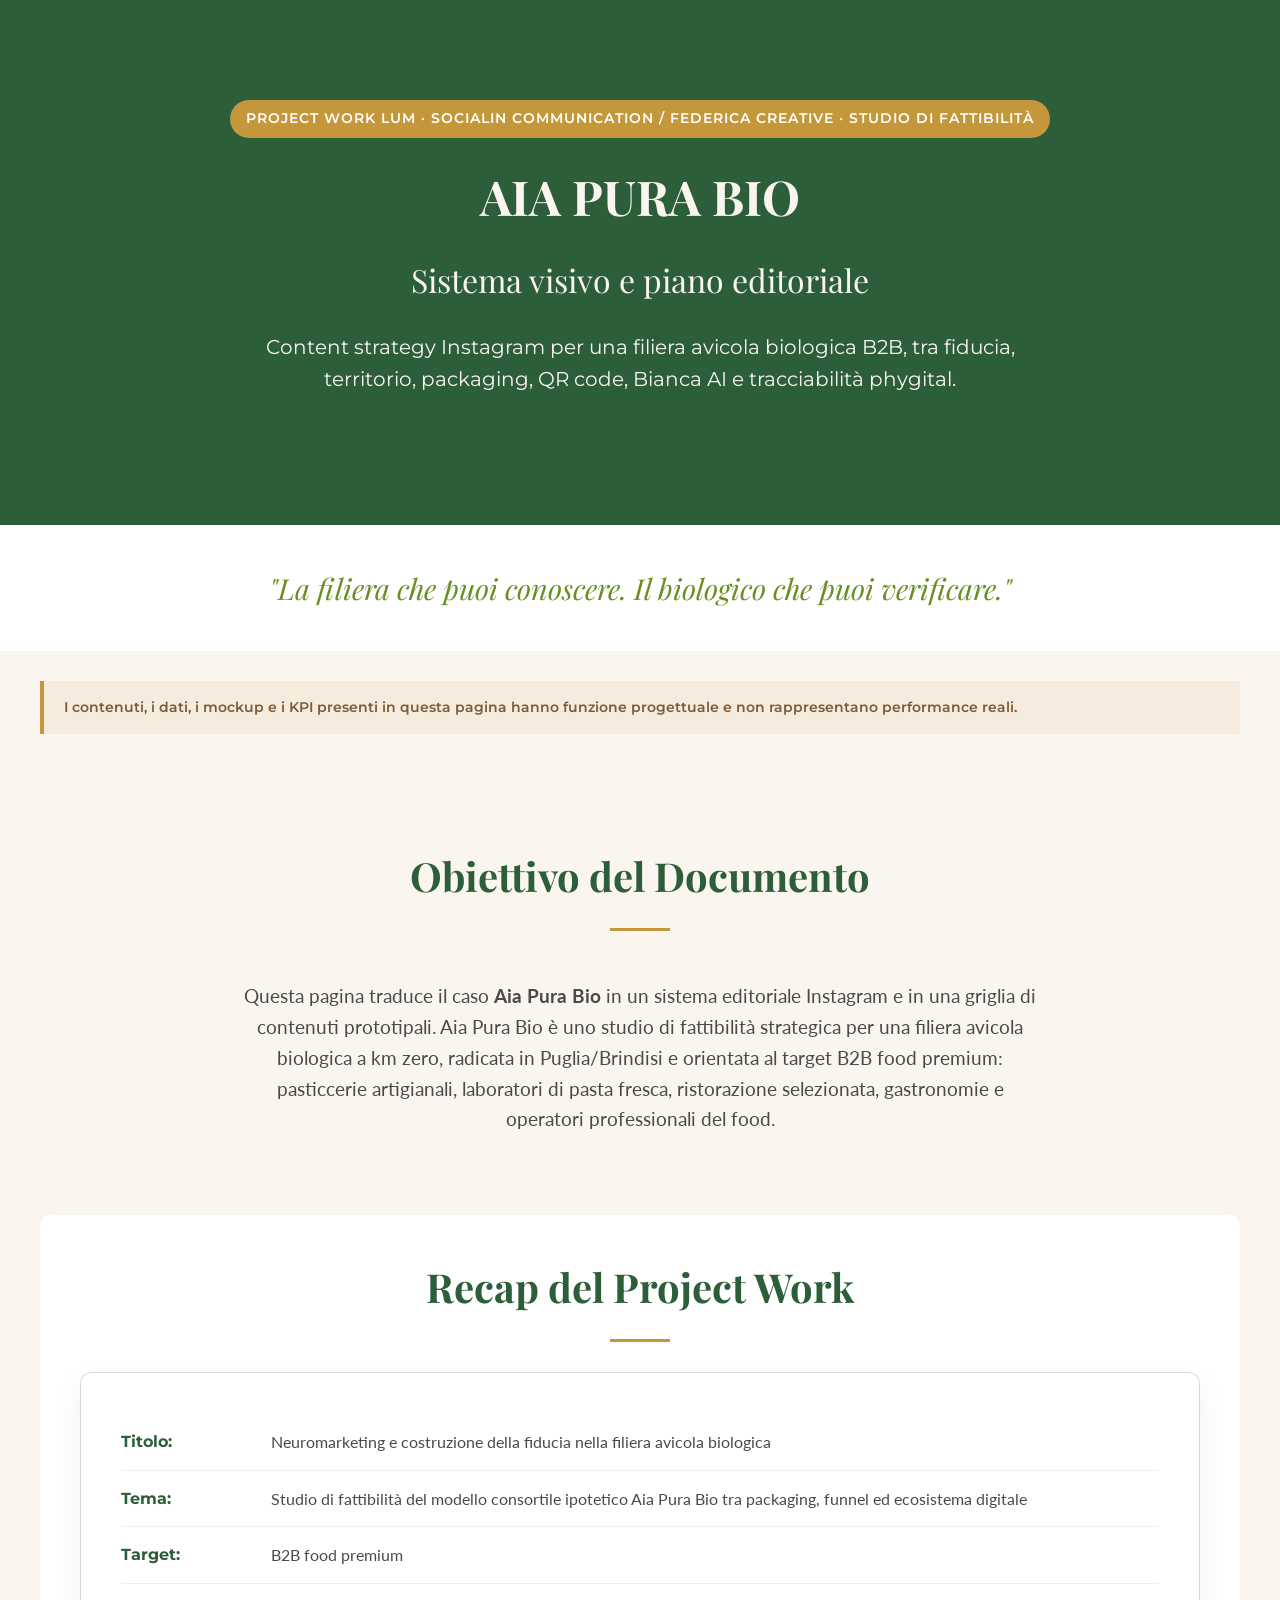
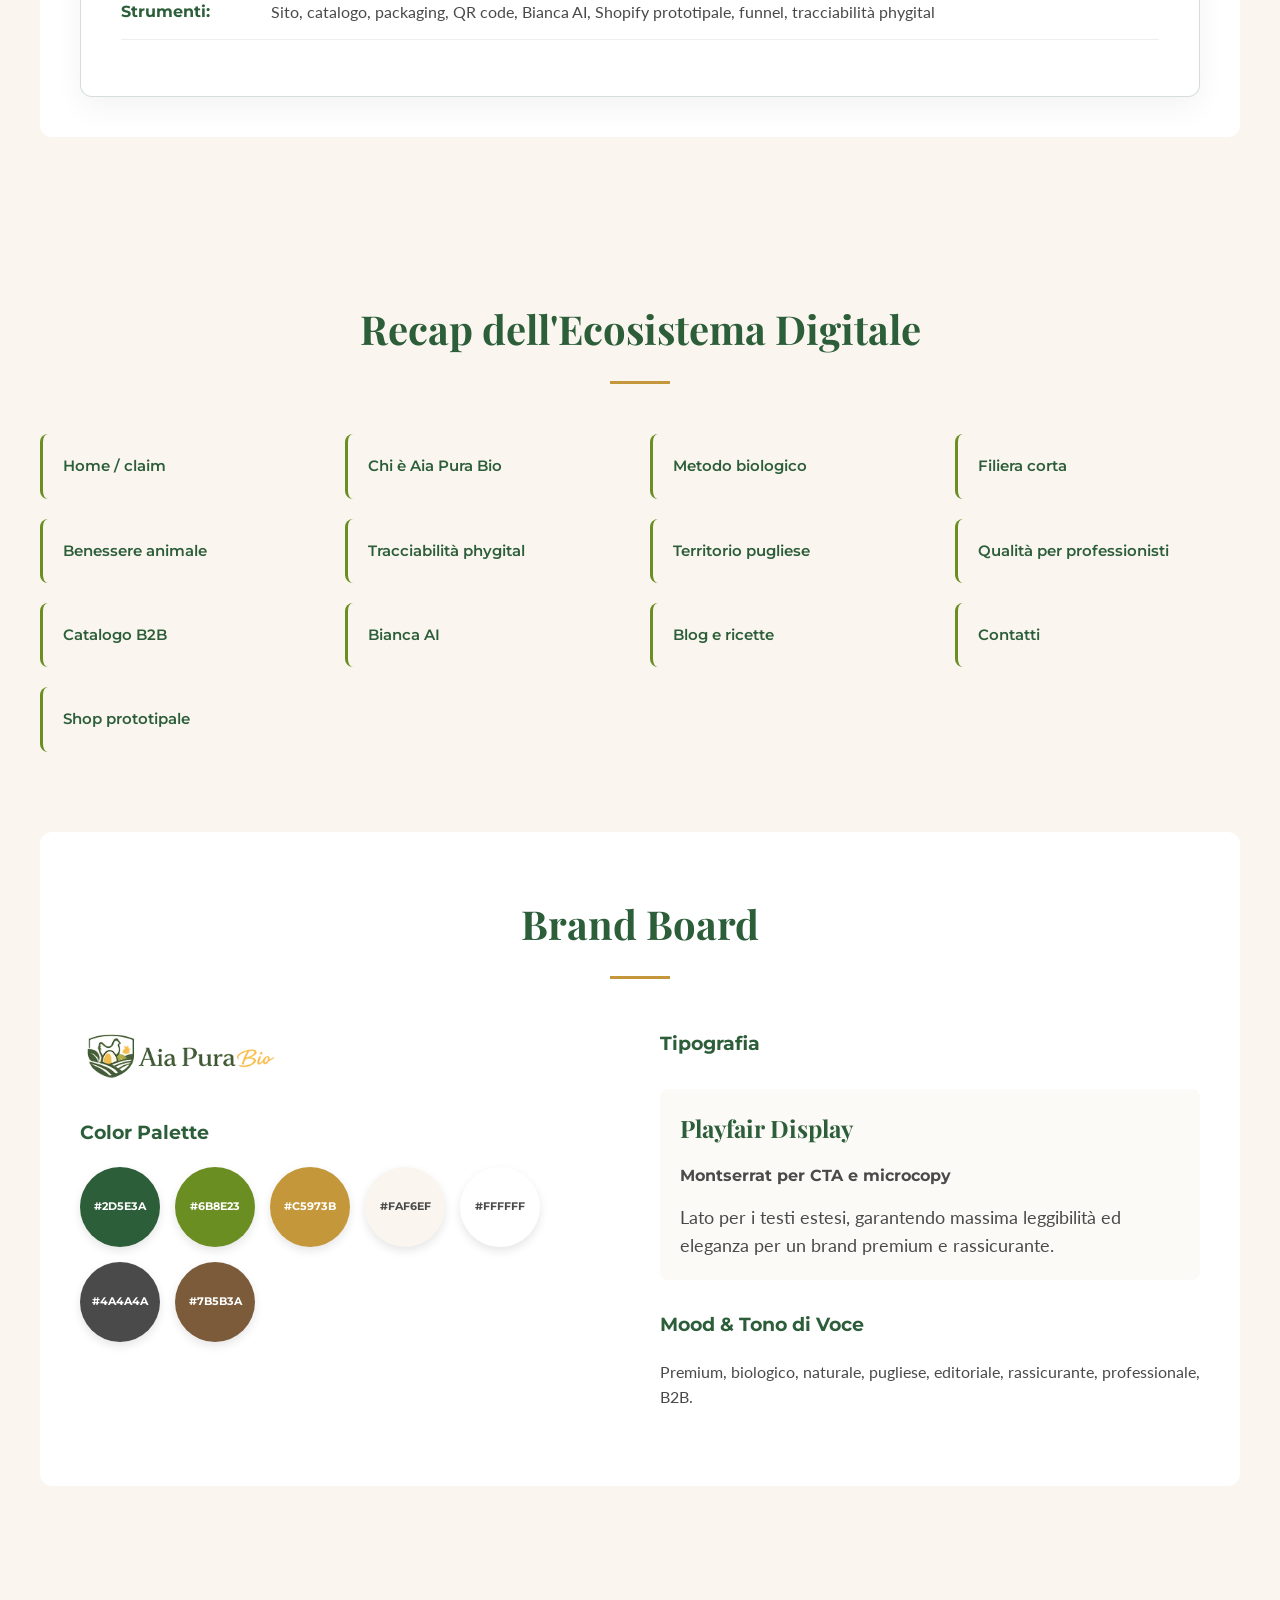
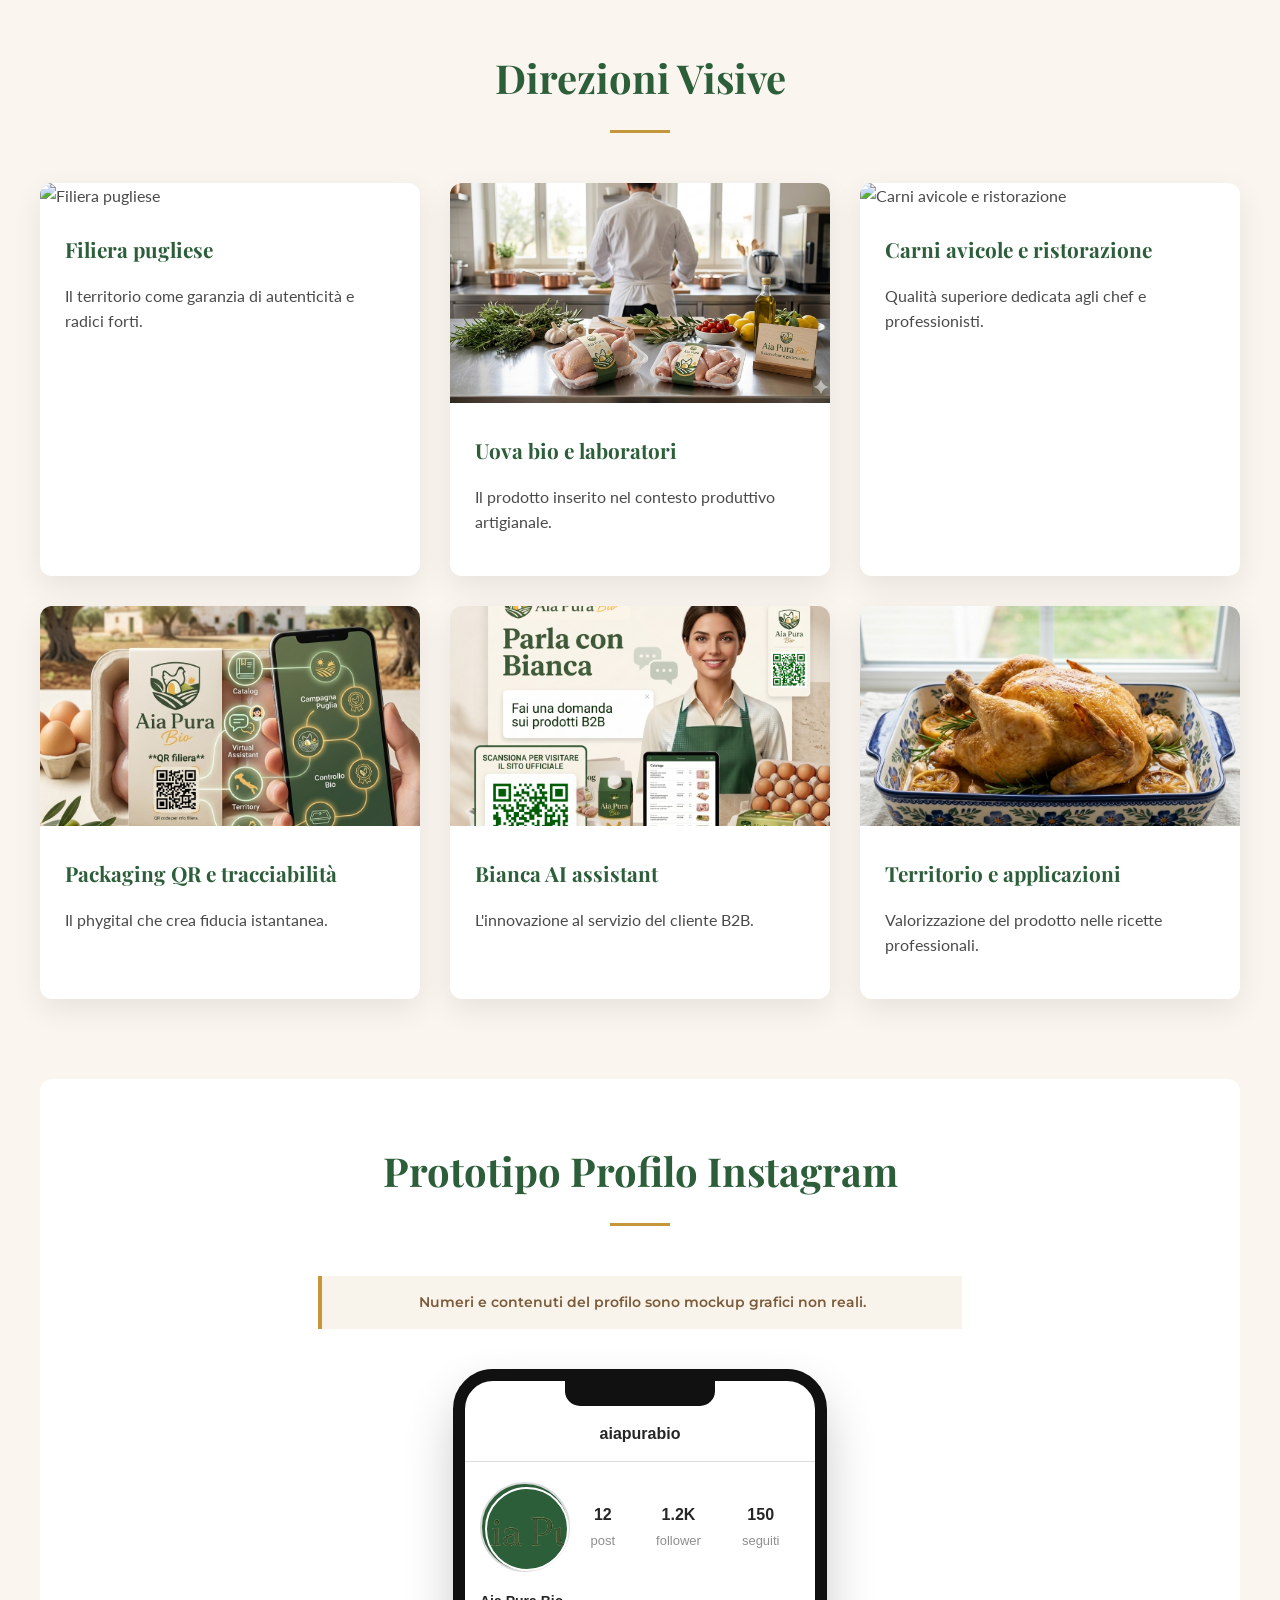
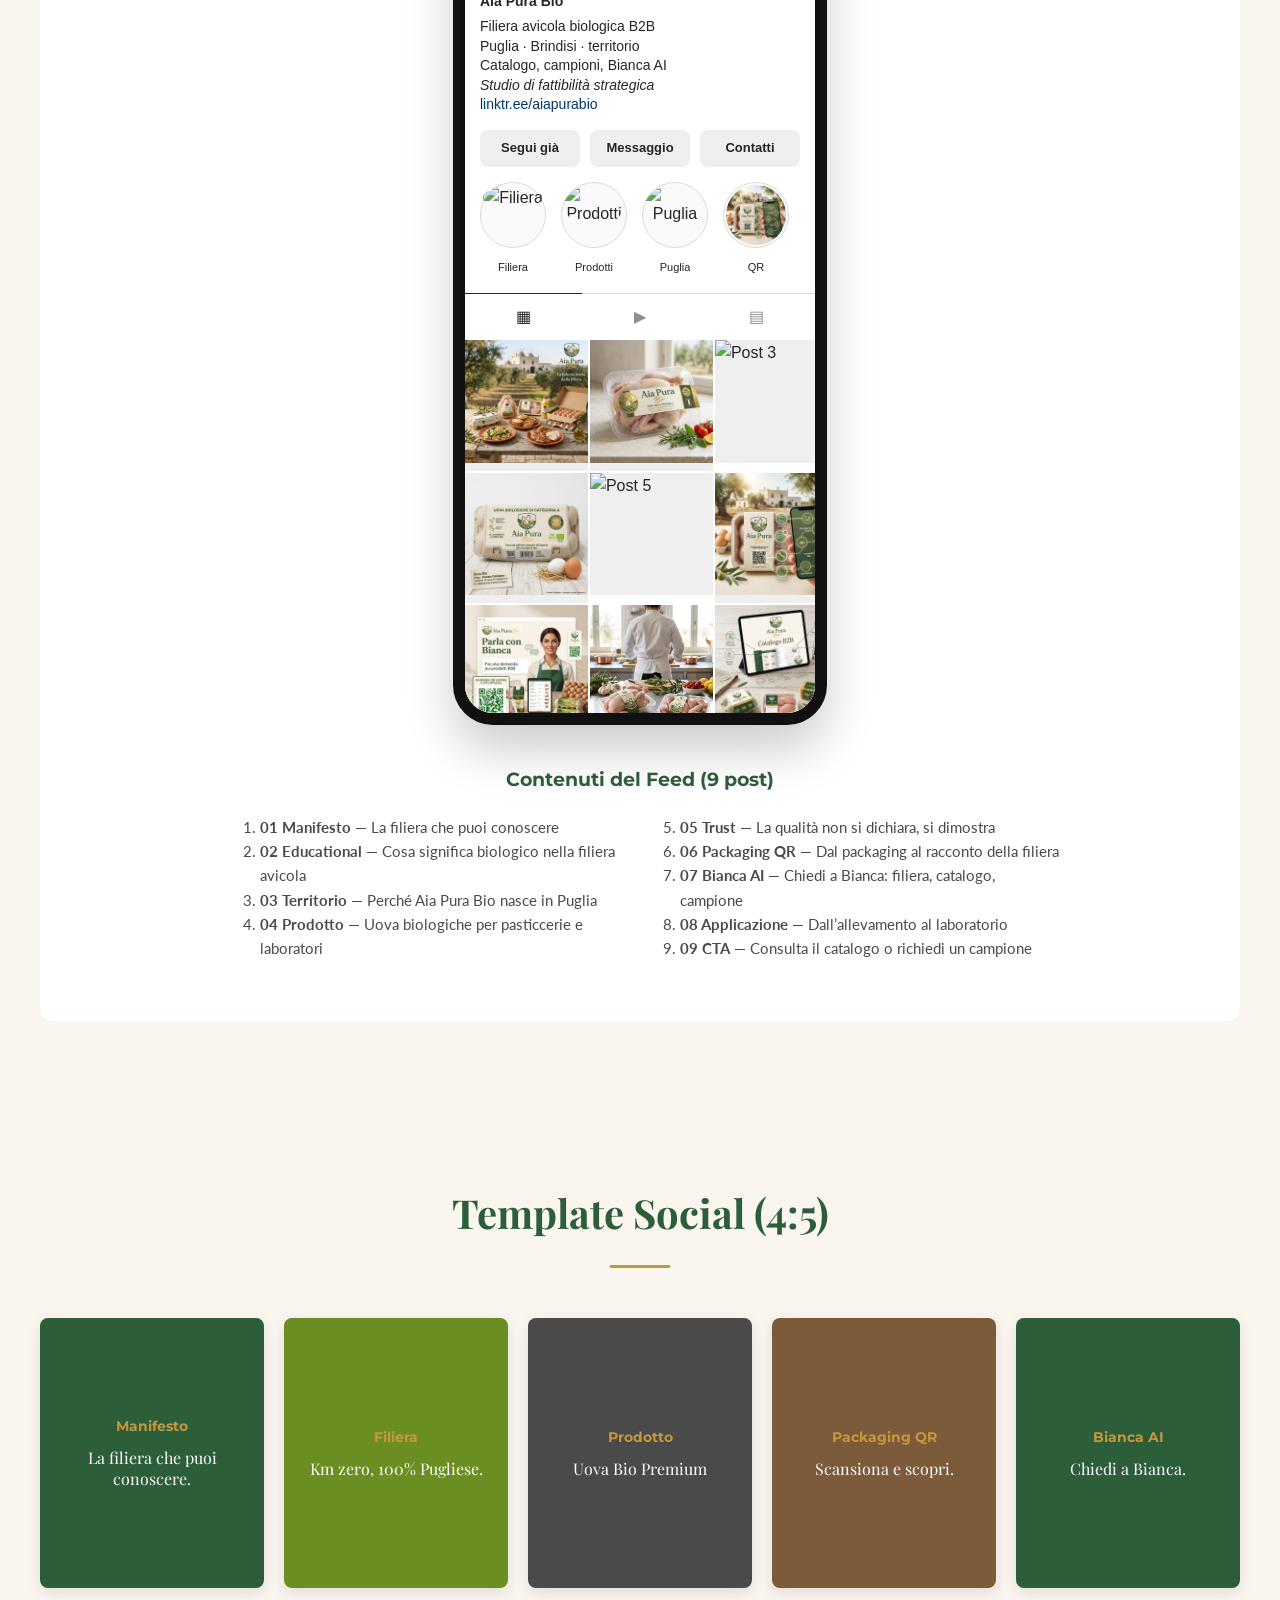
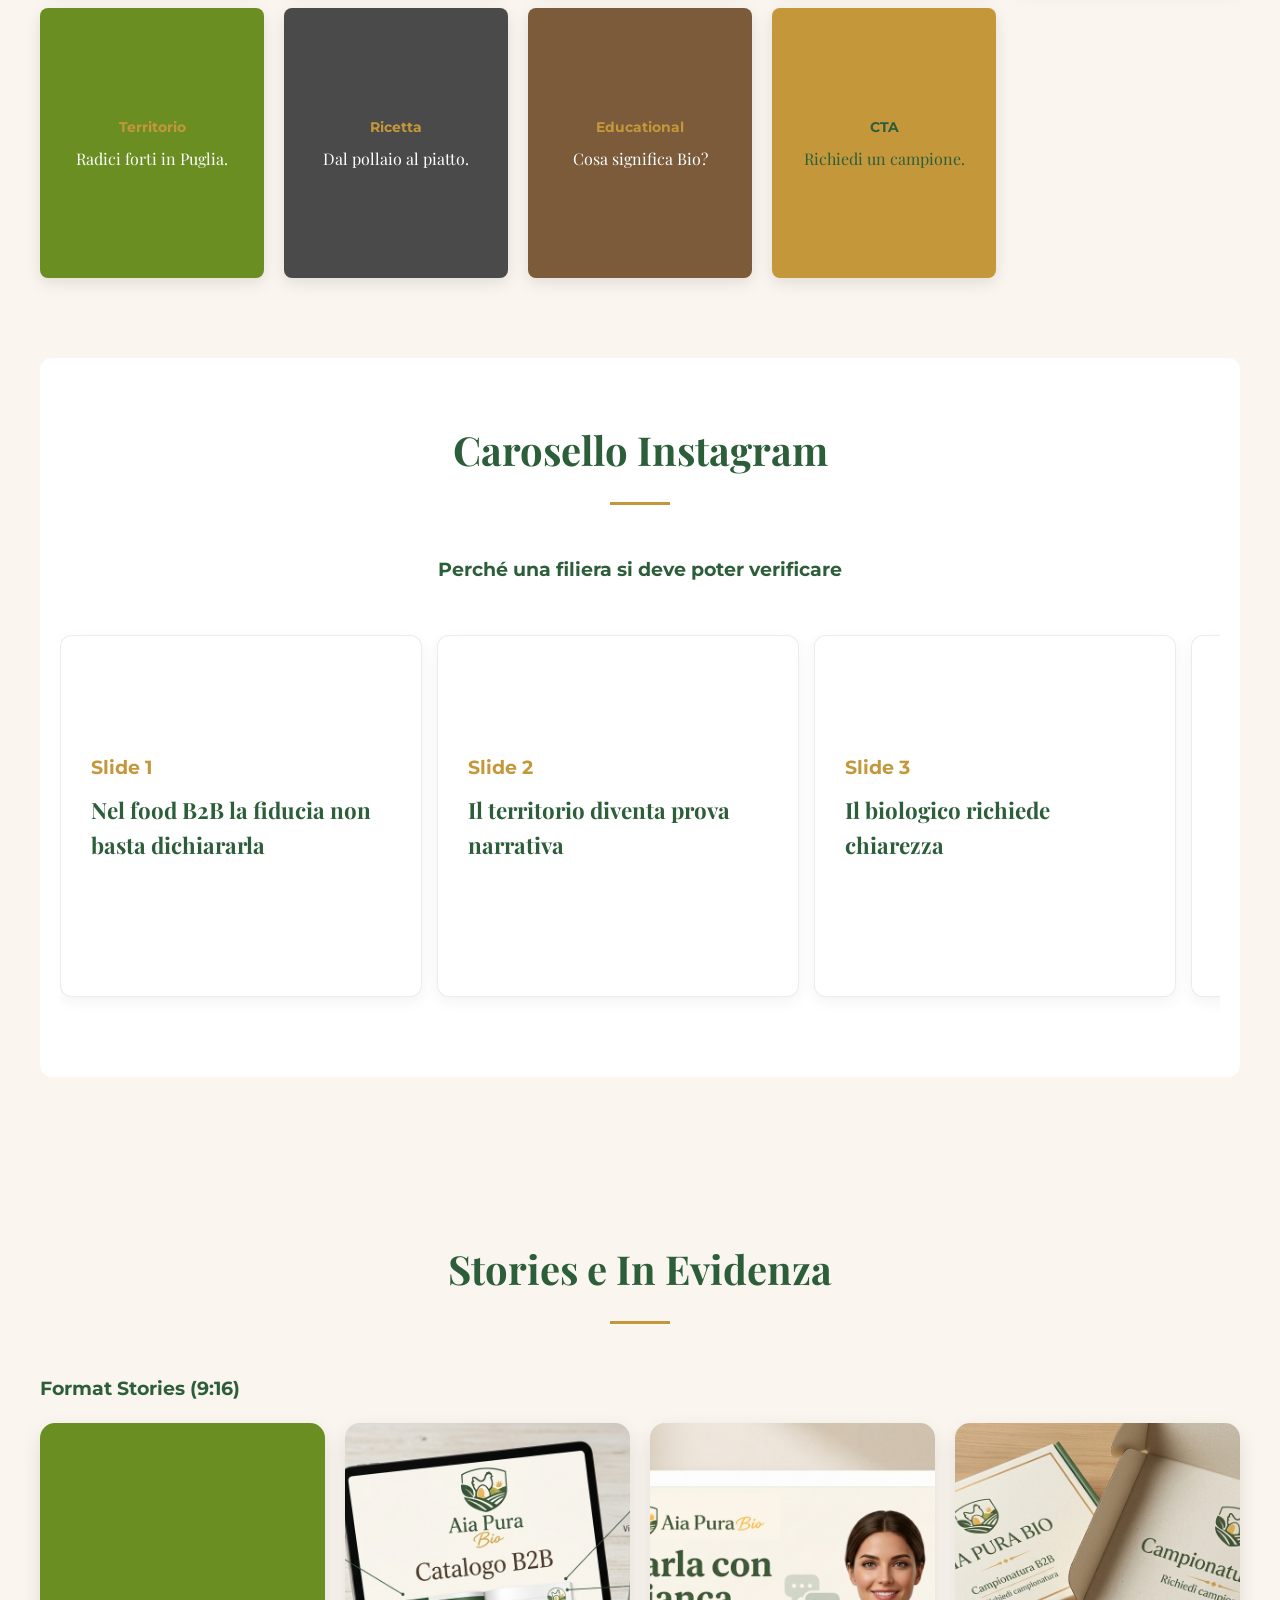
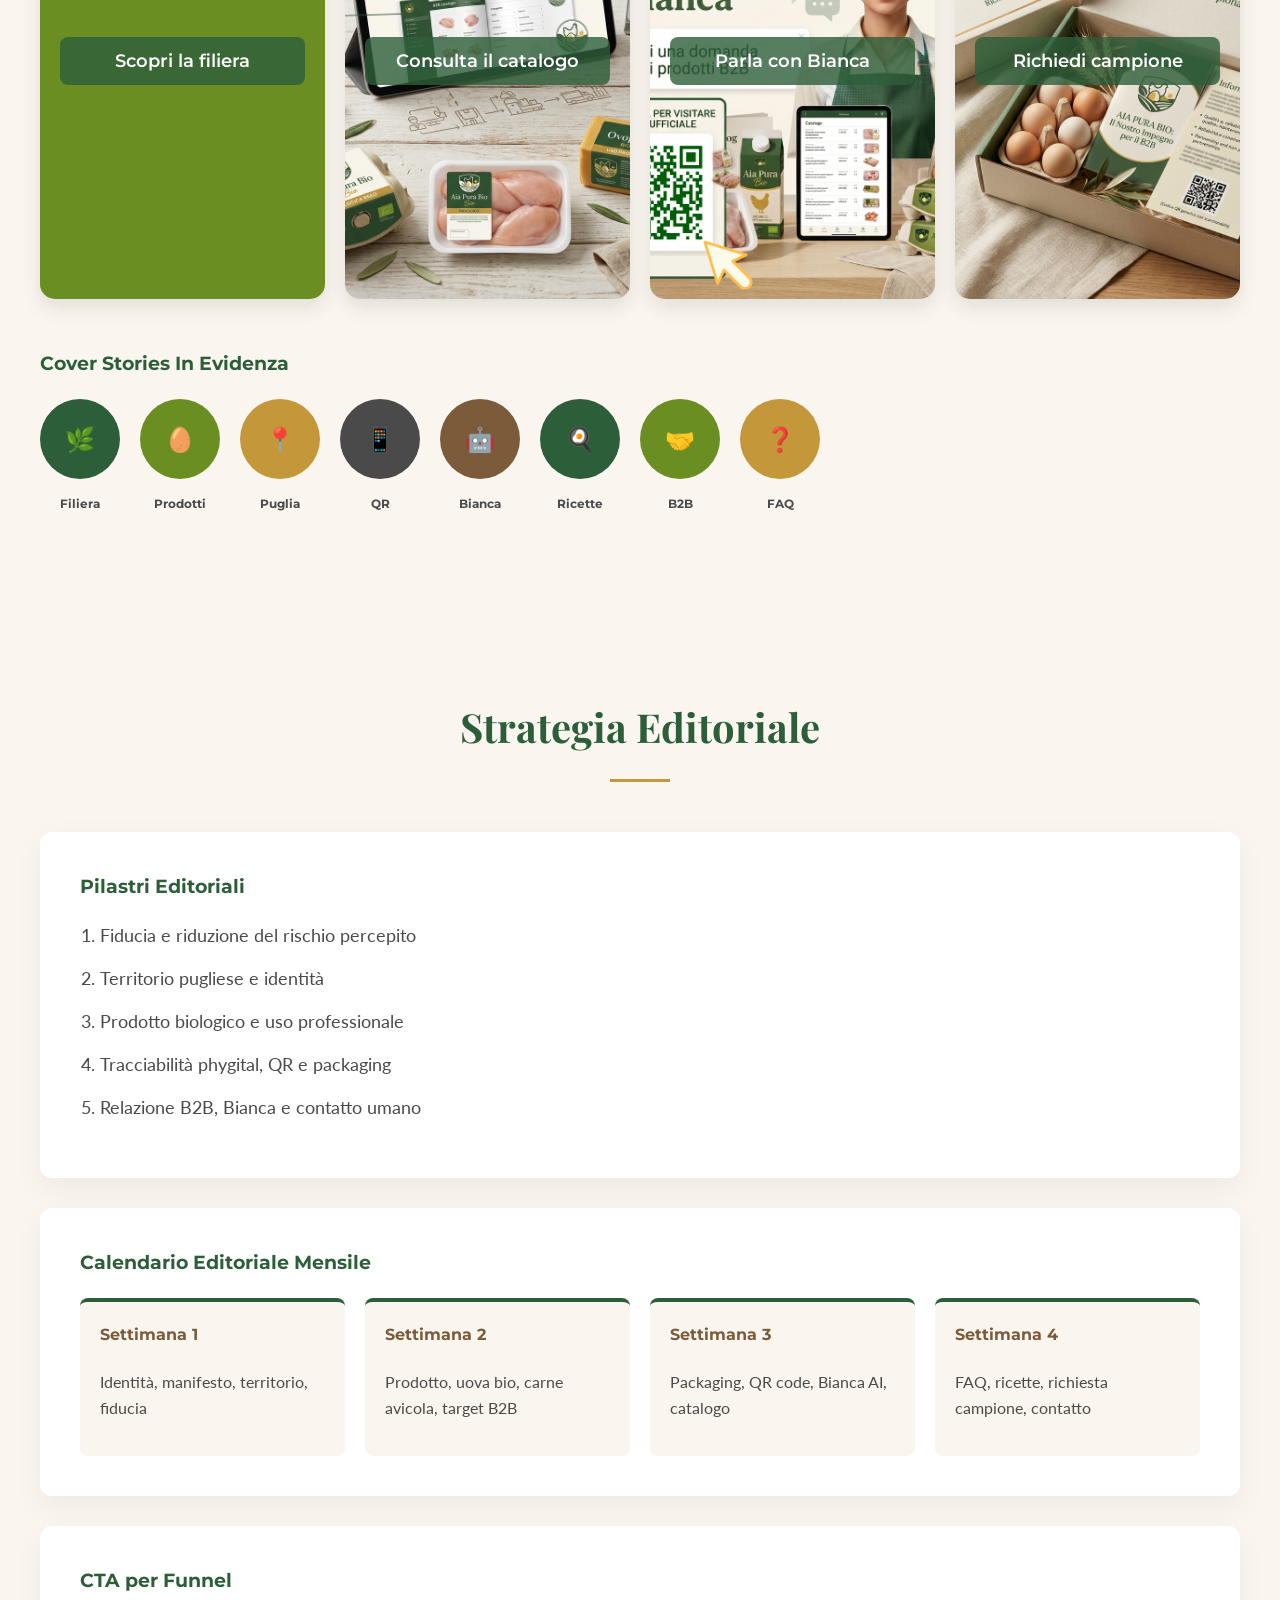
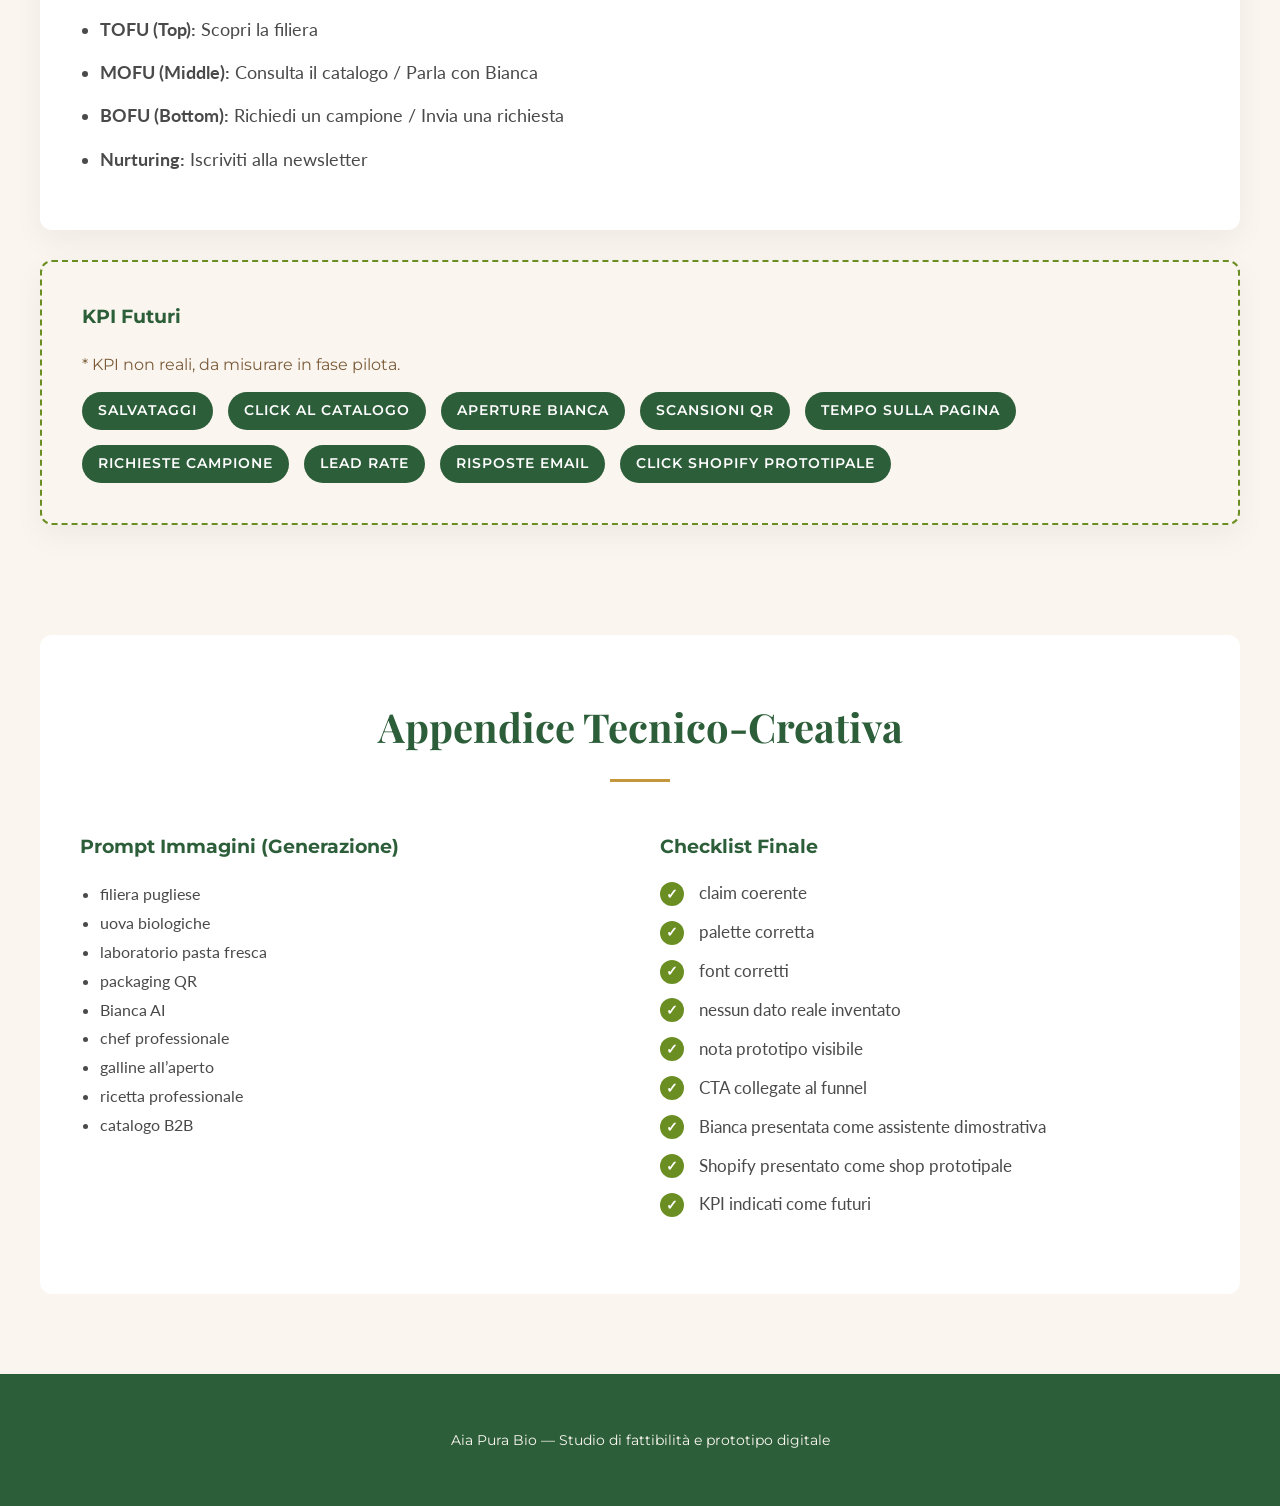
==== piano-editoriale/index.html @ 3a97f852 "Aggiunto piano editoriale Aia Pura Bio" ====
<!DOCTYPE html>
<html lang="it">
<head>
    <meta charset="UTF-8">
    <meta name="viewport" content="width=device-width, initial-scale=1.0">
    <title>AIA PURA BIO · Sistema visivo e piano editoriale</title>
    <link rel="preconnect" href="https://fonts.googleapis.com">
    <link rel="preconnect" href="https://fonts.gstatic.com" crossorigin>
    <link href="https://fonts.googleapis.com/css2?family=Lato:ital,wght@0,300;0,400;0,700;1,400&family=Montserrat:wght@400;600;700&family=Playfair+Display:ital,wght@0,400;0,600;0,700;1,400&display=swap" rel="stylesheet">
    <style>
        :root {
            --verde-bosco: #2D5E3A;
            --verde-oliva: #6B8E23;
            --oro-caldo: #C5973B;
            --crema-naturale: #FAF6EF;
            --bianco-puro: #FFFFFF;
            --grigio-caldo: #4A4A4A;
            --marrone-terra: #7B5B3A;
        }

        body {
            font-family: 'Lato', sans-serif;
            color: var(--grigio-caldo);
            background-color: var(--crema-naturale);
            margin: 0;
            padding: 0;
            line-height: 1.6;
            -webkit-font-smoothing: antialiased;
            -moz-osx-font-smoothing: grayscale;
        }

        h1, h2, h3, h4, h5, h6, .playfair {
            font-family: 'Playfair Display', serif;
            color: var(--verde-bosco);
            margin-top: 0;
        }

        .cta, .badge, .microcopy, .montserrat {
            font-family: 'Montserrat', sans-serif;
        }

        .container {
            max-width: 1200px;
            margin: 0 auto;
            padding: 0 20px;
        }

        header.cover {
            background-color: var(--verde-bosco);
            color: var(--crema-naturale);
            padding: 100px 20px;
            text-align: center;
            position: relative;
            overflow: hidden;
        }
        
        header.cover h1 {
            color: var(--crema-naturale);
            font-size: 3rem;
            margin-bottom: 20px;
            position: relative;
            z-index: 2;
        }

        header.cover p {
            font-size: 1.25rem;
            max-width: 800px;
            margin: 0 auto 30px auto;
            position: relative;
            z-index: 2;
        }

        .badge {
            background-color: var(--oro-caldo);
            color: var(--bianco-puro);
            padding: 8px 16px;
            border-radius: 30px;
            font-size: 0.85rem;
            font-weight: 600;
            display: inline-block;
            text-transform: uppercase;
            letter-spacing: 1px;
            position: relative;
            z-index: 2;
        }

        .claim {
            font-family: 'Playfair Display', serif;
            font-size: 1.8rem;
            color: var(--verde-oliva);
            text-align: center;
            padding: 40px 20px;
            background: var(--bianco-puro);
            font-style: italic;
        }

        .important-note {
            background-color: rgba(197, 151, 59, 0.1);
            border-left: 4px solid var(--oro-caldo);
            padding: 15px 20px;
            margin: 30px 0;
            font-family: 'Montserrat', sans-serif;
            font-size: 0.9rem;
            color: var(--marrone-terra);
            font-weight: 600;
        }

        section {
            padding: 80px 0;
        }

        .section-title {
            text-align: center;
            font-size: 2.5rem;
            margin-bottom: 50px;
        }

        .section-title::after {
            content: '';
            display: block;
            width: 60px;
            height: 3px;
            background-color: var(--oro-caldo);
            margin: 20px auto 0;
        }

        .bg-white {
            background-color: var(--bianco-puro);
        }

        /* Recap Box */
        .recap-box {
            background: var(--bianco-puro);
            border: 1px solid rgba(45, 94, 58, 0.2);
            border-radius: 12px;
            padding: 40px;
            box-shadow: 0 10px 30px rgba(0,0,0,0.05);
        }

        .recap-box ul {
            list-style: none;
            padding: 0;
        }

        .recap-box ul li {
            margin-bottom: 15px;
            padding-bottom: 15px;
            border-bottom: 1px solid #eee;
            display: flex;
        }

        .recap-box ul li strong {
            width: 150px;
            color: var(--verde-bosco);
            font-family: 'Montserrat', sans-serif;
            flex-shrink: 0;
        }

        /* Recap Sito Web */
        .site-recap-grid {
            display: grid;
            grid-template-columns: repeat(auto-fit, minmax(250px, 1fr));
            gap: 20px;
        }

        .site-recap-item {
            background: var(--crema-naturale);
            padding: 20px;
            border-radius: 8px;
            border-left: 3px solid var(--verde-oliva);
            font-family: 'Montserrat', sans-serif;
            font-size: 0.95rem;
            font-weight: 600;
            color: var(--verde-bosco);
            display: flex;
            align-items: center;
        }

        /* Brand Board */
        .brand-board {
            display: grid;
            grid-template-columns: 1fr 1fr;
            gap: 40px;
            align-items: start;
        }

        .color-palette {
            display: flex;
            flex-wrap: wrap;
            gap: 15px;
        }

        .color-swatch {
            width: 80px;
            height: 80px;
            border-radius: 50%;
            display: flex;
            align-items: center;
            justify-content: center;
            color: var(--bianco-puro);
            font-family: 'Montserrat', sans-serif;
            font-size: 0.7rem;
            font-weight: bold;
            box-shadow: 0 4px 10px rgba(0,0,0,0.1);
        }

        .typography-sample {
            margin-top: 30px;
            padding: 20px;
            background: rgba(250, 246, 239, 0.5);
            border-radius: 8px;
        }

        /* Direzioni Visive */
        .cards-grid {
            display: grid;
            grid-template-columns: repeat(auto-fit, minmax(300px, 1fr));
            gap: 30px;
        }

        .visual-card {
            background: var(--bianco-puro);
            border-radius: 12px;
            overflow: hidden;
            box-shadow: 0 10px 30px rgba(0,0,0,0.08);
            transition: transform 0.3s ease;
        }

        .visual-card:hover {
            transform: translateY(-5px);
        }

        .visual-card img {
            width: 100%;
            height: 220px;
            object-fit: cover;
        }

        .visual-card .content {
            padding: 25px;
        }

        .visual-card h3 {
            font-size: 1.3rem;
            margin-bottom: 10px;
        }

        /* Instagram Mockup */
        .ig-container {
            display: flex;
            justify-content: center;
            margin: 40px 0;
        }

        .phone-mockup {
            width: 350px;
            background: #fff;
            border-radius: 40px;
            border: 12px solid #111;
            box-shadow: 0 25px 50px rgba(0,0,0,0.2);
            overflow: hidden;
            position: relative;
            font-family: -apple-system, BlinkMacSystemFont, "Segoe UI", Roboto, Helvetica, Arial, sans-serif;
            color: #262626;
        }

        .phone-notch {
            position: absolute;
            top: 0;
            left: 50%;
            transform: translateX(-50%);
            width: 150px;
            height: 25px;
            background: #111;
            border-bottom-left-radius: 15px;
            border-bottom-right-radius: 15px;
            z-index: 10;
        }

        .ig-header {
            padding: 40px 15px 15px;
            border-bottom: 1px solid #dbdbdb;
            text-align: center;
            font-weight: bold;
            font-size: 16px;
        }

        .ig-profile-top {
            display: flex;
            padding: 20px 15px;
            align-items: center;
        }

        .ig-avatar {
            width: 80px;
            height: 80px;
            border-radius: 50%;
            background: var(--verde-bosco);
            padding: 3px;
            border: 2px solid #dbdbdb;
        }
        
        .ig-avatar img {
            width: 100%;
            height: 100%;
            border-radius: 50%;
            object-fit: cover;
            border: 2px solid #fff;
        }

        .ig-stats {
            display: flex;
            justify-content: space-around;
            flex-grow: 1;
            text-align: center;
        }

        .ig-stats div span {
            display: block;
            font-weight: bold;
            font-size: 16px;
        }

        .ig-stats div small {
            color: #8e8e8e;
            font-size: 13px;
        }

        .ig-bio {
            padding: 0 15px 15px;
            font-size: 14px;
            line-height: 1.4;
        }

        .ig-bio strong {
            display: block;
            margin-bottom: 5px;
        }

        .ig-bio a {
            color: #00376b;
            text-decoration: none;
        }

        .ig-buttons {
            padding: 0 15px 15px;
            display: flex;
            gap: 10px;
        }

        .ig-btn {
            flex: 1;
            padding: 8px;
            text-align: center;
            background: #efefef;
            border-radius: 8px;
            font-weight: 600;
            font-size: 13px;
        }

        .ig-highlights {
            display: flex;
            gap: 15px;
            padding: 0 15px 15px;
            overflow-x: auto;
            scrollbar-width: none;
        }

        .ig-highlight {
            text-align: center;
        }

        .ig-highlight-img {
            width: 60px;
            height: 60px;
            border-radius: 50%;
            background: #fafafa;
            border: 1px solid #dbdbdb;
            padding: 2px;
            margin-bottom: 5px;
        }
        
        .ig-highlight-img img {
            width: 100%;
            height: 100%;
            border-radius: 50%;
            object-fit: cover;
        }

        .ig-highlight span {
            font-size: 11px;
        }

        .ig-tabs {
            display: flex;
            border-top: 1px solid #dbdbdb;
        }

        .ig-tab {
            flex: 1;
            text-align: center;
            padding: 10px;
            color: #8e8e8e;
        }
        .ig-tab.active {
            color: #262626;
            border-top: 1px solid #262626;
            margin-top: -1px;
        }

        .ig-grid {
            display: grid;
            grid-template-columns: repeat(3, 1fr);
            gap: 2px;
        }

        .ig-grid-item {
            aspect-ratio: 1 / 1;
            background: #efefef;
            position: relative;
        }

        .ig-grid-item img {
            width: 100%;
            height: 100%;
            object-fit: cover;
        }

        /* Template Social */
        .template-grid {
            display: grid;
            grid-template-columns: repeat(auto-fit, minmax(200px, 1fr));
            gap: 20px;
        }

        .template-card {
            aspect-ratio: 4/5;
            background-color: var(--verde-bosco);
            border-radius: 8px;
            position: relative;
            display: flex;
            flex-direction: column;
            justify-content: center;
            align-items: center;
            padding: 20px;
            text-align: center;
            color: var(--bianco-puro);
            box-shadow: 0 5px 15px rgba(0,0,0,0.1);
        }

        .template-card h4 {
            color: var(--oro-caldo);
            font-family: 'Montserrat', sans-serif;
            font-size: 0.9rem;
            margin-bottom: 10px;
        }

        .template-card p {
            font-size: 1rem;
            line-height: 1.3;
            margin: 0;
            font-family: 'Playfair Display', serif;
        }

        /* Carosello */
        .carousel-container {
            display: flex;
            gap: 15px;
            overflow-x: auto;
            padding: 20px 0;
            scrollbar-width: thin;
        }

        .carousel-slide {
            flex: 0 0 300px;
            aspect-ratio: 1/1;
            background: var(--bianco-puro);
            border-radius: 12px;
            padding: 30px;
            display: flex;
            flex-direction: column;
            justify-content: center;
            box-shadow: 0 5px 15px rgba(0,0,0,0.05);
            border: 1px solid rgba(45, 94, 58, 0.1);
        }

        .carousel-slide h4 {
            font-size: 1.4rem;
            margin-bottom: 15px;
        }
        
        .carousel-slide span {
            font-family: 'Montserrat', sans-serif;
            font-weight: 700;
            color: var(--oro-caldo);
            font-size: 1.2rem;
            margin-bottom: 10px;
        }

        /* Stories */
        .stories-grid {
            display: grid;
            grid-template-columns: repeat(auto-fit, minmax(150px, 1fr));
            gap: 20px;
        }

        .story-card {
            aspect-ratio: 9/16;
            background: var(--verde-oliva);
            border-radius: 15px;
            display: flex;
            align-items: center;
            justify-content: center;
            padding: 20px;
            text-align: center;
            color: var(--bianco-puro);
            font-family: 'Montserrat', sans-serif;
            font-weight: 600;
            font-size: 1.1rem;
            box-shadow: 0 8px 20px rgba(0,0,0,0.1);
        }

        /* Pilastri / Funnel / Calendario */
        .list-section {
            background: var(--bianco-puro);
            border-radius: 12px;
            padding: 40px;
            box-shadow: 0 10px 30px rgba(0,0,0,0.05);
            margin-bottom: 30px;
        }

        .list-section ol, .list-section ul {
            padding-left: 20px;
        }

        .list-section li {
            margin-bottom: 15px;
            font-size: 1.1rem;
        }

        .cal-grid {
            display: grid;
            grid-template-columns: repeat(auto-fit, minmax(200px, 1fr));
            gap: 20px;
        }

        .cal-week {
            background: var(--crema-naturale);
            padding: 20px;
            border-radius: 8px;
            border-top: 4px solid var(--verde-bosco);
        }

        .cal-week h4 {
            font-family: 'Montserrat', sans-serif;
            font-size: 1rem;
            color: var(--marrone-terra);
        }

        /* Checklist */
        .checklist {
            list-style: none;
            padding: 0;
        }

        .checklist li {
            display: flex;
            align-items: center;
            margin-bottom: 12px;
            font-size: 1.05rem;
        }

        .checklist li::before {
            content: '✓';
            display: inline-flex;
            justify-content: center;
            align-items: center;
            width: 24px;
            height: 24px;
            background-color: var(--verde-oliva);
            color: white;
            border-radius: 50%;
            margin-right: 15px;
            font-size: 14px;
            font-weight: bold;
        }

        /* Responsive */
        @media (max-width: 768px) {
            .brand-board {
                grid-template-columns: 1fr;
            }
            .recap-box ul li {
                flex-direction: column;
            }
            .recap-box ul li strong {
                width: 100%;
                margin-bottom: 5px;
            }
            header.cover h1 {
                font-size: 2rem;
            }
        }
    </style>
</head>
<body>

    <!-- 1. Cover iniziale -->
    <header class="cover">
        <div class="container">
            <div class="badge" style="margin-bottom: 20px;">Project Work LUM · Socialin Communication / Federica Creative · Studio di fattibilità</div>
            <h1>AIA PURA BIO<br><span style="font-size: 2rem; font-weight: 400;">Sistema visivo e piano editoriale</span></h1>
            <p class="montserrat">Content strategy Instagram per una filiera avicola biologica B2B, tra fiducia, territorio, packaging, QR code, Bianca AI e tracciabilità phygital.</p>
        </div>
    </header>

    <div class="claim">
        "La filiera che puoi conoscere. Il biologico che puoi verificare."
    </div>

    <!-- Container Principale -->
    <main class="container">
        
        <div class="important-note">
            I contenuti, i dati, i mockup e i KPI presenti in questa pagina hanno funzione progettuale e non rappresentano performance reali.
        </div>

        <!-- 2. Obiettivo del documento -->
        <section id="obiettivo">
            <h2 class="section-title">Obiettivo del Documento</h2>
            <p style="text-align: center; max-width: 800px; margin: 0 auto; font-size: 1.2rem;">
                Questa pagina traduce il caso <strong>Aia Pura Bio</strong> in un sistema editoriale Instagram e in una griglia di contenuti prototipali. 
                Aia Pura Bio è uno studio di fattibilità strategica per una filiera avicola biologica a km zero, radicata in Puglia/Brindisi e orientata al target B2B food premium: pasticcerie artigianali, laboratori di pasta fresca, ristorazione selezionata, gastronomie e operatori professionali del food.
            </p>
        </section>

        <!-- 3. Recap del Project Work -->
        <section id="recap-project" class="bg-white" style="padding: 40px; border-radius: 12px; margin-bottom: 80px;">
            <h2 class="section-title" style="margin-bottom: 30px;">Recap del Project Work</h2>
            <div class="recap-box">
                <ul>
                    <li><strong>Titolo:</strong> Neuromarketing e costruzione della fiducia nella filiera avicola biologica</li>
                    <li><strong>Tema:</strong> Studio di fattibilità del modello consortile ipotetico Aia Pura Bio tra packaging, funnel ed ecosistema digitale</li>
                    <li><strong>Target:</strong> B2B food premium</li>
                    <li><strong>Strumenti:</strong> Sito, catalogo, packaging, QR code, Bianca AI, Shopify prototipale, funnel, tracciabilità phygital</li>
                </ul>
            </div>
        </section>

        <!-- 4. Recap del sito web -->
        <section id="recap-sito">
            <h2 class="section-title">Recap dell'Ecosistema Digitale</h2>
            <div class="site-recap-grid">
                <div class="site-recap-item">Home / claim</div>
                <div class="site-recap-item">Chi è Aia Pura Bio</div>
                <div class="site-recap-item">Metodo biologico</div>
                <div class="site-recap-item">Filiera corta</div>
                <div class="site-recap-item">Benessere animale</div>
                <div class="site-recap-item">Tracciabilità phygital</div>
                <div class="site-recap-item">Territorio pugliese</div>
                <div class="site-recap-item">Qualità per professionisti</div>
                <div class="site-recap-item">Catalogo B2B</div>
                <div class="site-recap-item">Bianca AI</div>
                <div class="site-recap-item">Blog e ricette</div>
                <div class="site-recap-item">Contatti</div>
                <div class="site-recap-item">Shop prototipale</div>
            </div>
        </section>

        <!-- 5. Brand board -->
        <section id="brand-board" class="bg-white" style="padding: 60px 40px; border-radius: 12px; margin-bottom: 80px;">
            <h2 class="section-title">Brand Board</h2>
            <div class="brand-board">
                <div>
                    <img src="../assets/images/logo-aia-pura-bio.png" alt="Logo Aia Pura Bio" style="max-width: 200px; margin-bottom: 30px;">
                    <h3 class="montserrat">Color Palette</h3>
                    <div class="color-palette">
                        <div class="color-swatch" style="background-color: var(--verde-bosco);">#2D5E3A</div>
                        <div class="color-swatch" style="background-color: var(--verde-oliva);">#6B8E23</div>
                        <div class="color-swatch" style="background-color: var(--oro-caldo);">#C5973B</div>
                        <div class="color-swatch" style="background-color: var(--crema-naturale); color: var(--grigio-caldo);">#FAF6EF</div>
                        <div class="color-swatch" style="background-color: var(--bianco-puro); color: var(--grigio-caldo);">#FFFFFF</div>
                        <div class="color-swatch" style="background-color: var(--grigio-caldo);">#4A4A4A</div>
                        <div class="color-swatch" style="background-color: var(--marrone-terra);">#7B5B3A</div>
                    </div>
                </div>
                <div>
                    <h3 class="montserrat">Tipografia</h3>
                    <div class="typography-sample">
                        <h1 style="margin-bottom: 10px;">Playfair Display</h1>
                        <p class="montserrat" style="margin-bottom: 15px; font-weight: bold; color: var(--grigio-caldo);">Montserrat per CTA e microcopy</p>
                        <p style="font-family: 'Lato', sans-serif; font-size: 1.1rem; margin:0;">Lato per i testi estesi, garantendo massima leggibilità ed eleganza per un brand premium e rassicurante.</p>
                    </div>
                    <div style="margin-top: 30px;">
                        <h3 class="montserrat">Mood & Tono di Voce</h3>
                        <p>Premium, biologico, naturale, pugliese, editoriale, rassicurante, professionale, B2B.</p>
                    </div>
                </div>
            </div>
        </section>

        <!-- 6. Direzioni visive -->
        <section id="direzioni-visive">
            <h2 class="section-title">Direzioni Visive</h2>
            <div class="cards-grid">
                <div class="visual-card">
                    <img src="../assets/images/territorio-pugliese-storytelling.png" alt="Filiera pugliese">
                    <div class="content">
                        <h3>Filiera pugliese</h3>
                        <p>Il territorio come garanzia di autenticità e radici forti.</p>
                    </div>
                </div>
                <div class="visual-card">
                    <img src="../assets/images/laboratorio-food-aia-pura-bio-orizzontale.png" alt="Uova biologiche e laboratori">
                    <div class="content">
                        <h3>Uova bio e laboratori</h3>
                        <p>Il prodotto inserito nel contesto produttivo artigianale.</p>
                    </div>
                </div>
                <div class="visual-card">
                    <img src="../assets/images/pollo-biologico-ristorazione.png" alt="Carni avicole e ristorazione">
                    <div class="content">
                        <h3>Carni avicole e ristorazione</h3>
                        <p>Qualità superiore dedicata agli chef e professionisti.</p>
                    </div>
                </div>
                <div class="visual-card">
                    <img src="../assets/images/packaging-qr-code-filiera.png" alt="Packaging QR">
                    <div class="content">
                        <h3>Packaging QR e tracciabilità</h3>
                        <p>Il phygital che crea fiducia istantanea.</p>
                    </div>
                </div>
                <div class="visual-card">
                    <img src="../assets/images/bianca-assistente-virtuale.png" alt="Bianca AI">
                    <div class="content">
                        <h3>Bianca AI assistant</h3>
                        <p>L'innovazione al servizio del cliente B2B.</p>
                    </div>
                </div>
                <div class="visual-card">
                    <img src="../assets/images/ricetta-pollo-bio-al-forno.png" alt="Territorio e ricette">
                    <div class="content">
                        <h3>Territorio e applicazioni</h3>
                        <p>Valorizzazione del prodotto nelle ricette professionali.</p>
                    </div>
                </div>
            </div>
        </section>

        <!-- 7. Prototipo Instagram con smartphone & 8. Feed 3x3 -->
        <section id="instagram-mockup" class="bg-white" style="padding: 60px 20px; border-radius: 12px; margin-bottom: 80px;">
            <h2 class="section-title">Prototipo Profilo Instagram</h2>
            <div class="important-note" style="max-width: 600px; margin: 0 auto 40px; text-align: center;">
                Numeri e contenuti del profilo sono mockup grafici non reali.
            </div>

            <div class="ig-container">
                <div class="phone-mockup">
                    <div class="phone-notch"></div>
                    <div class="ig-header">
                        aiapurabio
                    </div>
                    <div class="ig-profile-top">
                        <div class="ig-avatar">
                            <img src="../assets/images/logo-aia-pura-bio.png" alt="Logo">
                        </div>
                        <div class="ig-stats">
                            <div><span>12</span><small>post</small></div>
                            <div><span>1.2K</span><small>follower</small></div>
                            <div><span>150</span><small>seguiti</small></div>
                        </div>
                    </div>
                    <div class="ig-bio">
                        <strong>Aia Pura Bio</strong>
                        Filiera avicola biologica B2B<br>
                        Puglia · Brindisi · territorio<br>
                        Catalogo, campioni, Bianca AI<br>
                        <em>Studio di fattibilità strategica</em><br>
                        <a href="#">linktr.ee/aiapurabio</a>
                    </div>
                    <div class="ig-buttons">
                        <div class="ig-btn">Segui già</div>
                        <div class="ig-btn">Messaggio</div>
                        <div class="ig-btn">Contatti</div>
                    </div>
                    <div class="ig-highlights">
                        <div class="ig-highlight">
                            <div class="ig-highlight-img"><img src="../assets/images/filiera-allevamento-collage.png" alt="Filiera"></div>
                            <span>Filiera</span>
                        </div>
                        <div class="ig-highlight">
                            <div class="ig-highlight-img"><img src="../assets/images/uova-bio-prodotti-catalogo-b2b.png" alt="Prodotti"></div>
                            <span>Prodotti</span>
                        </div>
                        <div class="ig-highlight">
                            <div class="ig-highlight-img"><img src="../assets/images/territorio-pugliese-storytelling.png" alt="Puglia"></div>
                            <span>Puglia</span>
                        </div>
                        <div class="ig-highlight">
                            <div class="ig-highlight-img"><img src="../assets/images/packaging-qr-code-filiera.png" alt="QR"></div>
                            <span>QR</span>
                        </div>
                    </div>
                    <div class="ig-tabs">
                        <div class="ig-tab active">▦</div>
                        <div class="ig-tab">▶</div>
                        <div class="ig-tab">▤</div>
                    </div>
                    
                    <!-- 8. Feed Instagram 3x3 -->
                    <div class="ig-grid">
                        <div class="ig-grid-item"><img src="../assets/images/hero-copertina-aia-pura-bio.png" alt="Post 1"></div>
                        <div class="ig-grid-item"><img src="../assets/images/gallina-biologica-prodotto.png" alt="Post 2"></div>
                        <div class="ig-grid-item"><img src="../assets/images/territorio-pugliese-storytelling.png" alt="Post 3"></div>
                        
                        <div class="ig-grid-item"><img src="../assets/images/uova-10-pezzi-packaging-prodotto.png" alt="Post 4"></div>
                        <div class="ig-grid-item"><img src="../assets/images/benessere-animale-filiera-01.png" alt="Post 5"></div>
                        <div class="ig-grid-item"><img src="../assets/images/packaging-qr-code-filiera.png" alt="Post 6"></div>
                        
                        <div class="ig-grid-item"><img src="../assets/images/bianca-assistente-virtuale.png" alt="Post 7"></div>
                        <div class="ig-grid-item"><img src="../assets/images/laboratorio-food-aia-pura-bio-orizzontale.png" alt="Post 8"></div>
                        <div class="ig-grid-item"><img src="../assets/images/catalogo-b2b-storytelling.png" alt="Post 9"></div>
                    </div>
                </div>
            </div>

            <!-- Feed Post Descrizioni -->
            <div style="margin-top: 40px;">
                <h3 class="montserrat" style="text-align: center; margin-bottom: 20px;">Contenuti del Feed (9 post)</h3>
                <ol style="max-width: 800px; margin: 0 auto; column-count: 2; column-gap: 40px; font-size: 0.95rem;">
                    <li><strong>01 Manifesto</strong> — La filiera che puoi conoscere</li>
                    <li><strong>02 Educational</strong> — Cosa significa biologico nella filiera avicola</li>
                    <li><strong>03 Territorio</strong> — Perché Aia Pura Bio nasce in Puglia</li>
                    <li><strong>04 Prodotto</strong> — Uova biologiche per pasticcerie e laboratori</li>
                    <li><strong>05 Trust</strong> — La qualità non si dichiara, si dimostra</li>
                    <li><strong>06 Packaging QR</strong> — Dal packaging al racconto della filiera</li>
                    <li><strong>07 Bianca AI</strong> — Chiedi a Bianca: filiera, catalogo, campione</li>
                    <li><strong>08 Applicazione</strong> — Dall’allevamento al laboratorio</li>
                    <li><strong>09 CTA</strong> — Consulta il catalogo o richiedi un campione</li>
                </ol>
            </div>
        </section>

        <!-- 9. Template social 4:5 -->
        <section id="template-social">
            <h2 class="section-title">Template Social (4:5)</h2>
            <div class="template-grid">
                <div class="template-card"><h4>Manifesto</h4><p>La filiera che puoi conoscere.</p></div>
                <div class="template-card" style="background-color: var(--verde-oliva);"><h4>Filiera</h4><p>Km zero, 100% Pugliese.</p></div>
                <div class="template-card" style="background-color: var(--grigio-caldo);"><h4>Prodotto</h4><p>Uova Bio Premium</p></div>
                <div class="template-card" style="background-color: var(--marrone-terra);"><h4>Packaging QR</h4><p>Scansiona e scopri.</p></div>
                <div class="template-card"><h4>Bianca AI</h4><p>Chiedi a Bianca.</p></div>
                <div class="template-card" style="background-color: var(--verde-oliva);"><h4>Territorio</h4><p>Radici forti in Puglia.</p></div>
                <div class="template-card" style="background-color: var(--grigio-caldo);"><h4>Ricetta</h4><p>Dal pollaio al piatto.</p></div>
                <div class="template-card" style="background-color: var(--marrone-terra);"><h4>Educational</h4><p>Cosa significa Bio?</p></div>
                <div class="template-card" style="background-color: var(--oro-caldo); color: var(--verde-bosco);"><h4 style="color: var(--verde-bosco);">CTA</h4><p>Richiedi un campione.</p></div>
            </div>
        </section>

        <!-- 10. Carosello Instagram -->
        <section id="carosello" class="bg-white" style="padding: 60px 20px; border-radius: 12px; margin-bottom: 80px;">
            <h2 class="section-title">Carosello Instagram</h2>
            <h3 class="montserrat" style="text-align: center; margin-bottom: 30px;">Perché una filiera si deve poter verificare</h3>
            <div class="carousel-container">
                <div class="carousel-slide">
                    <span>Slide 1</span>
                    <h4>Nel food B2B la fiducia non basta dichiararla</h4>
                </div>
                <div class="carousel-slide">
                    <span>Slide 2</span>
                    <h4>Il territorio diventa prova narrativa</h4>
                </div>
                <div class="carousel-slide">
                    <span>Slide 3</span>
                    <h4>Il biologico richiede chiarezza</h4>
                </div>
                <div class="carousel-slide">
                    <span>Slide 4</span>
                    <h4>Il packaging diventa media</h4>
                </div>
                <div class="carousel-slide">
                    <span>Slide 5</span>
                    <h4>QR code e Bianca aprono il dialogo</h4>
                </div>
                <div class="carousel-slide">
                    <span>Slide 6</span>
                    <h4>Consulta il catalogo o richiedi un campione</h4>
                </div>
            </div>
        </section>

        <!-- 11. Stories & 12. Copertine -->
        <section id="stories-highlights">
            <h2 class="section-title">Stories e In Evidenza</h2>
            
            <h3 class="montserrat" style="margin-bottom: 20px;">Format Stories (9:16)</h3>
            <div class="stories-grid" style="margin-bottom: 50px;">
                <div class="story-card" style="background-image: url('../assets/images/filiera-allevamento-collage.png'); background-size: cover; background-position: center;">
                    <div style="background: rgba(45, 94, 58, 0.8); padding: 10px; border-radius: 8px; width: 100%;">Scopri la filiera</div>
                </div>
                <div class="story-card" style="background-image: url('../assets/images/catalogo-b2b-storytelling.png'); background-size: cover; background-position: center;">
                    <div style="background: rgba(45, 94, 58, 0.8); padding: 10px; border-radius: 8px; width: 100%;">Consulta il catalogo</div>
                </div>
                <div class="story-card" style="background-image: url('../assets/images/bianca-assistente-virtuale.png'); background-size: cover; background-position: center;">
                    <div style="background: rgba(45, 94, 58, 0.8); padding: 10px; border-radius: 8px; width: 100%;">Parla con Bianca</div>
                </div>
                <div class="story-card" style="background-image: url('../assets/images/campionatura-b2b-packaging-uova-qr-code.png'); background-size: cover; background-position: center;">
                    <div style="background: rgba(45, 94, 58, 0.8); padding: 10px; border-radius: 8px; width: 100%;">Richiedi campione</div>
                </div>
            </div>

            <h3 class="montserrat" style="margin-bottom: 20px;">Cover Stories In Evidenza</h3>
            <div style="display: flex; gap: 20px; overflow-x: auto; padding-bottom: 20px;">
                <div style="text-align: center;"><div style="width:80px;height:80px;border-radius:50%;background:var(--verde-bosco);margin-bottom:10px;display:flex;align-items:center;justify-content:center;color:white;font-size:24px;">🌿</div><span class="montserrat" style="font-size:12px;font-weight:bold;">Filiera</span></div>
                <div style="text-align: center;"><div style="width:80px;height:80px;border-radius:50%;background:var(--verde-oliva);margin-bottom:10px;display:flex;align-items:center;justify-content:center;color:white;font-size:24px;">🥚</div><span class="montserrat" style="font-size:12px;font-weight:bold;">Prodotti</span></div>
                <div style="text-align: center;"><div style="width:80px;height:80px;border-radius:50%;background:var(--oro-caldo);margin-bottom:10px;display:flex;align-items:center;justify-content:center;color:white;font-size:24px;">📍</div><span class="montserrat" style="font-size:12px;font-weight:bold;">Puglia</span></div>
                <div style="text-align: center;"><div style="width:80px;height:80px;border-radius:50%;background:var(--grigio-caldo);margin-bottom:10px;display:flex;align-items:center;justify-content:center;color:white;font-size:24px;">📱</div><span class="montserrat" style="font-size:12px;font-weight:bold;">QR</span></div>
                <div style="text-align: center;"><div style="width:80px;height:80px;border-radius:50%;background:var(--marrone-terra);margin-bottom:10px;display:flex;align-items:center;justify-content:center;color:white;font-size:24px;">🤖</div><span class="montserrat" style="font-size:12px;font-weight:bold;">Bianca</span></div>
                <div style="text-align: center;"><div style="width:80px;height:80px;border-radius:50%;background:var(--verde-bosco);margin-bottom:10px;display:flex;align-items:center;justify-content:center;color:white;font-size:24px;">🍳</div><span class="montserrat" style="font-size:12px;font-weight:bold;">Ricette</span></div>
                <div style="text-align: center;"><div style="width:80px;height:80px;border-radius:50%;background:var(--verde-oliva);margin-bottom:10px;display:flex;align-items:center;justify-content:center;color:white;font-size:24px;">🤝</div><span class="montserrat" style="font-size:12px;font-weight:bold;">B2B</span></div>
                <div style="text-align: center;"><div style="width:80px;height:80px;border-radius:50%;background:var(--oro-caldo);margin-bottom:10px;display:flex;align-items:center;justify-content:center;color:white;font-size:24px;">❓</div><span class="montserrat" style="font-size:12px;font-weight:bold;">FAQ</span></div>
            </div>
        </section>

        <!-- 13, 14, 15, 16. Strategia -->
        <section id="strategia">
            <h2 class="section-title">Strategia Editoriale</h2>
            
            <div class="list-section">
                <h3 class="montserrat" style="margin-bottom: 20px;">Pilastri Editoriali</h3>
                <ol>
                    <li>Fiducia e riduzione del rischio percepito</li>
                    <li>Territorio pugliese e identità</li>
                    <li>Prodotto biologico e uso professionale</li>
                    <li>Tracciabilità phygital, QR e packaging</li>
                    <li>Relazione B2B, Bianca e contatto umano</li>
                </ol>
            </div>

            <div class="list-section">
                <h3 class="montserrat" style="margin-bottom: 20px;">Calendario Editoriale Mensile</h3>
                <div class="cal-grid">
                    <div class="cal-week">
                        <h4>Settimana 1</h4>
                        <p>Identità, manifesto, territorio, fiducia</p>
                    </div>
                    <div class="cal-week">
                        <h4>Settimana 2</h4>
                        <p>Prodotto, uova bio, carne avicola, target B2B</p>
                    </div>
                    <div class="cal-week">
                        <h4>Settimana 3</h4>
                        <p>Packaging, QR code, Bianca AI, catalogo</p>
                    </div>
                    <div class="cal-week">
                        <h4>Settimana 4</h4>
                        <p>FAQ, ricette, richiesta campione, contatto</p>
                    </div>
                </div>
            </div>

            <div class="list-section">
                <h3 class="montserrat" style="margin-bottom: 20px;">CTA per Funnel</h3>
                <ul>
                    <li><strong>TOFU (Top):</strong> Scopri la filiera</li>
                    <li><strong>MOFU (Middle):</strong> Consulta il catalogo / Parla con Bianca</li>
                    <li><strong>BOFU (Bottom):</strong> Richiedi un campione / Invia una richiesta</li>
                    <li><strong>Nurturing:</strong> Iscriviti alla newsletter</li>
                </ul>
            </div>

            <div class="list-section" style="background-color: var(--crema-naturale); border: 2px dashed var(--verde-oliva);">
                <h3 class="montserrat" style="margin-bottom: 20px;">KPI Futuri</h3>
                <p class="microcopy" style="color: var(--marrone-terra); margin-bottom: 15px;">* KPI non reali, da misurare in fase pilota.</p>
                <div style="display: flex; flex-wrap: wrap; gap: 15px;">
                    <span class="badge" style="background-color: var(--verde-bosco);">salvataggi</span>
                    <span class="badge" style="background-color: var(--verde-bosco);">click al catalogo</span>
                    <span class="badge" style="background-color: var(--verde-bosco);">aperture Bianca</span>
                    <span class="badge" style="background-color: var(--verde-bosco);">scansioni QR</span>
                    <span class="badge" style="background-color: var(--verde-bosco);">tempo sulla pagina</span>
                    <span class="badge" style="background-color: var(--verde-bosco);">richieste campione</span>
                    <span class="badge" style="background-color: var(--verde-bosco);">lead rate</span>
                    <span class="badge" style="background-color: var(--verde-bosco);">risposte email</span>
                    <span class="badge" style="background-color: var(--verde-bosco);">click Shopify prototipale</span>
                </div>
            </div>
        </section>

        <!-- 17 & 18. Appendice -->
        <section id="appendice" class="bg-white" style="padding: 60px 40px; border-radius: 12px; margin-bottom: 80px;">
            <h2 class="section-title">Appendice Tecnico-Creativa</h2>
            
            <div style="display: grid; grid-template-columns: 1fr 1fr; gap: 40px;">
                <div>
                    <h3 class="montserrat">Prompt Immagini (Generazione)</h3>
                    <ul style="padding-left: 20px; line-height: 1.8;">
                        <li>filiera pugliese</li>
                        <li>uova biologiche</li>
                        <li>laboratorio pasta fresca</li>
                        <li>packaging QR</li>
                        <li>Bianca AI</li>
                        <li>chef professionale</li>
                        <li>galline all’aperto</li>
                        <li>ricetta professionale</li>
                        <li>catalogo B2B</li>
                    </ul>
                </div>
                <div>
                    <h3 class="montserrat">Checklist Finale</h3>
                    <ul class="checklist">
                        <li>claim coerente</li>
                        <li>palette corretta</li>
                        <li>font corretti</li>
                        <li>nessun dato reale inventato</li>
                        <li>nota prototipo visibile</li>
                        <li>CTA collegate al funnel</li>
                        <li>Bianca presentata come assistente dimostrativa</li>
                        <li>Shopify presentato come shop prototipale</li>
                        <li>KPI indicati come futuri</li>
                    </ul>
                </div>
            </div>
        </section>

    </main>

    <footer style="background-color: var(--verde-bosco); color: var(--crema-naturale); padding: 40px 20px; text-align: center; font-family: 'Montserrat', sans-serif; font-size: 0.9rem;">
        <p>Aia Pura Bio — Studio di fattibilità e prototipo digitale</p>
    </footer>

</body>
</html>
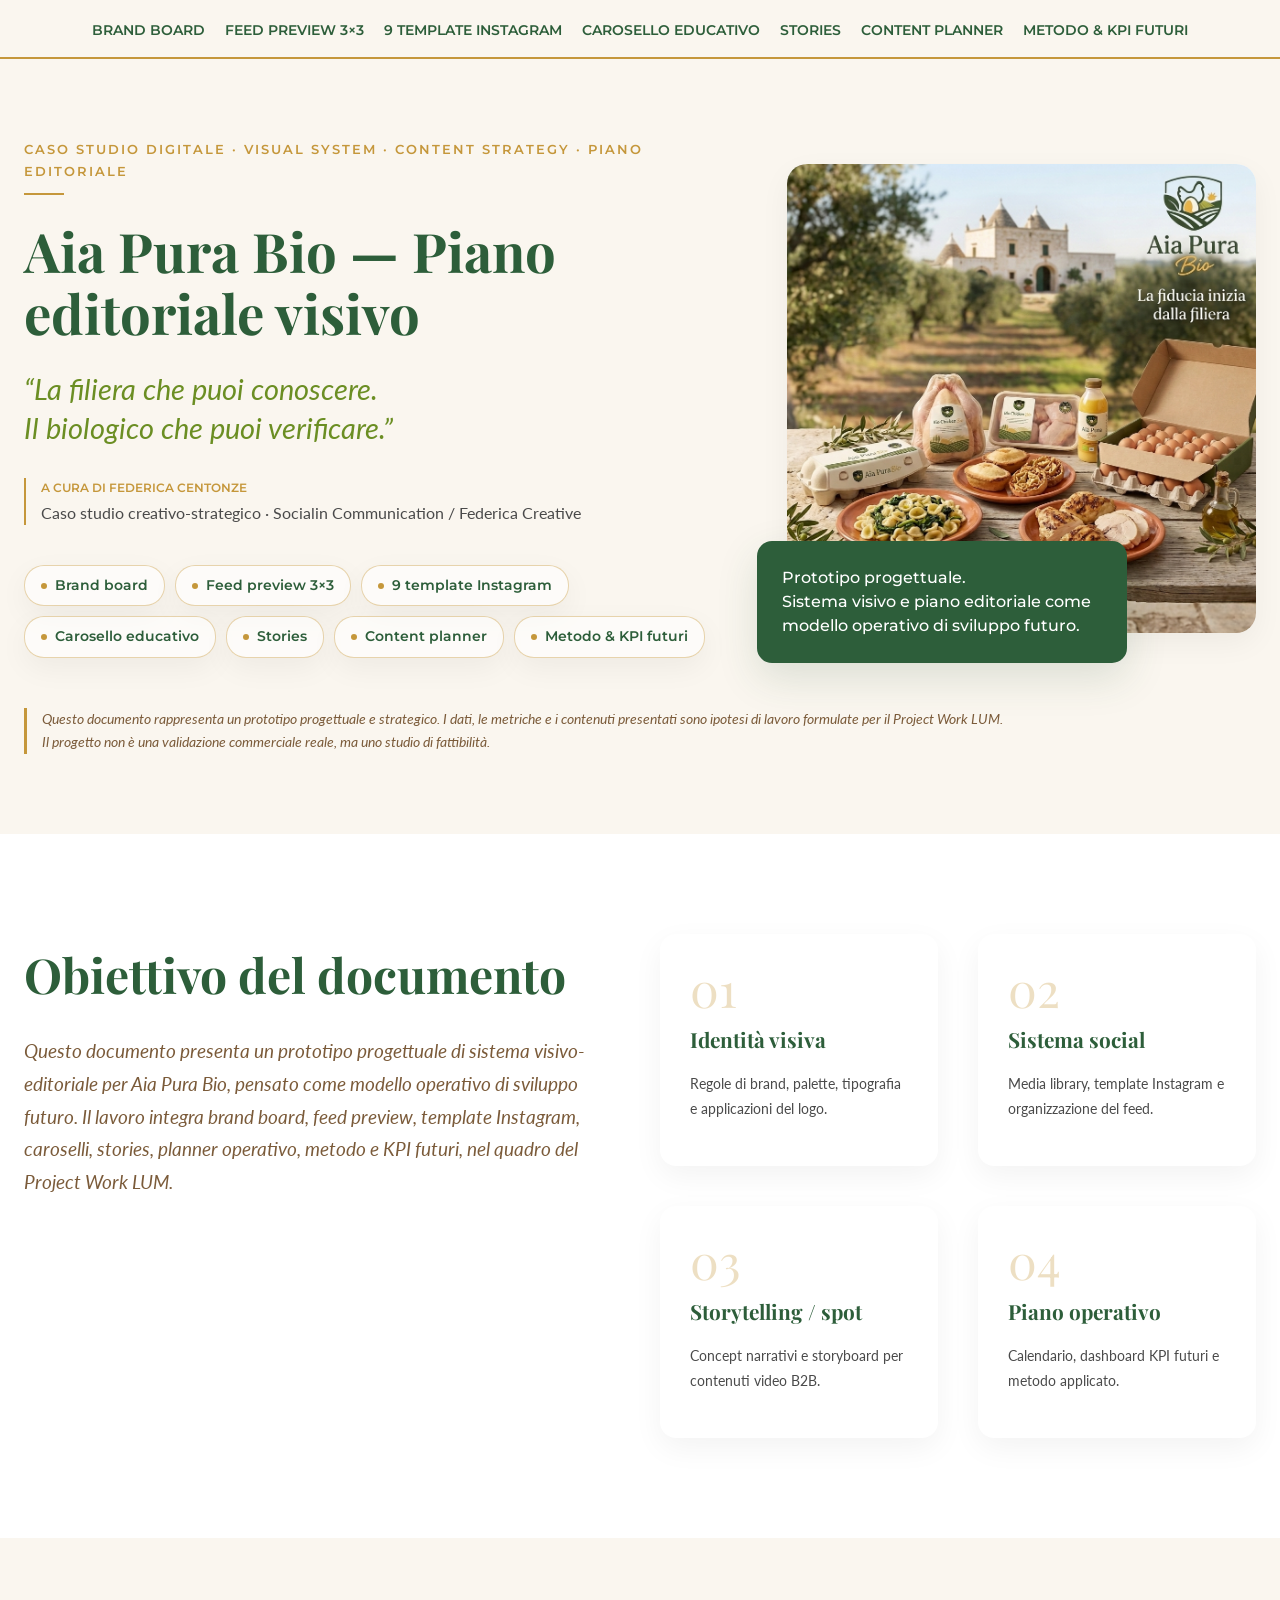
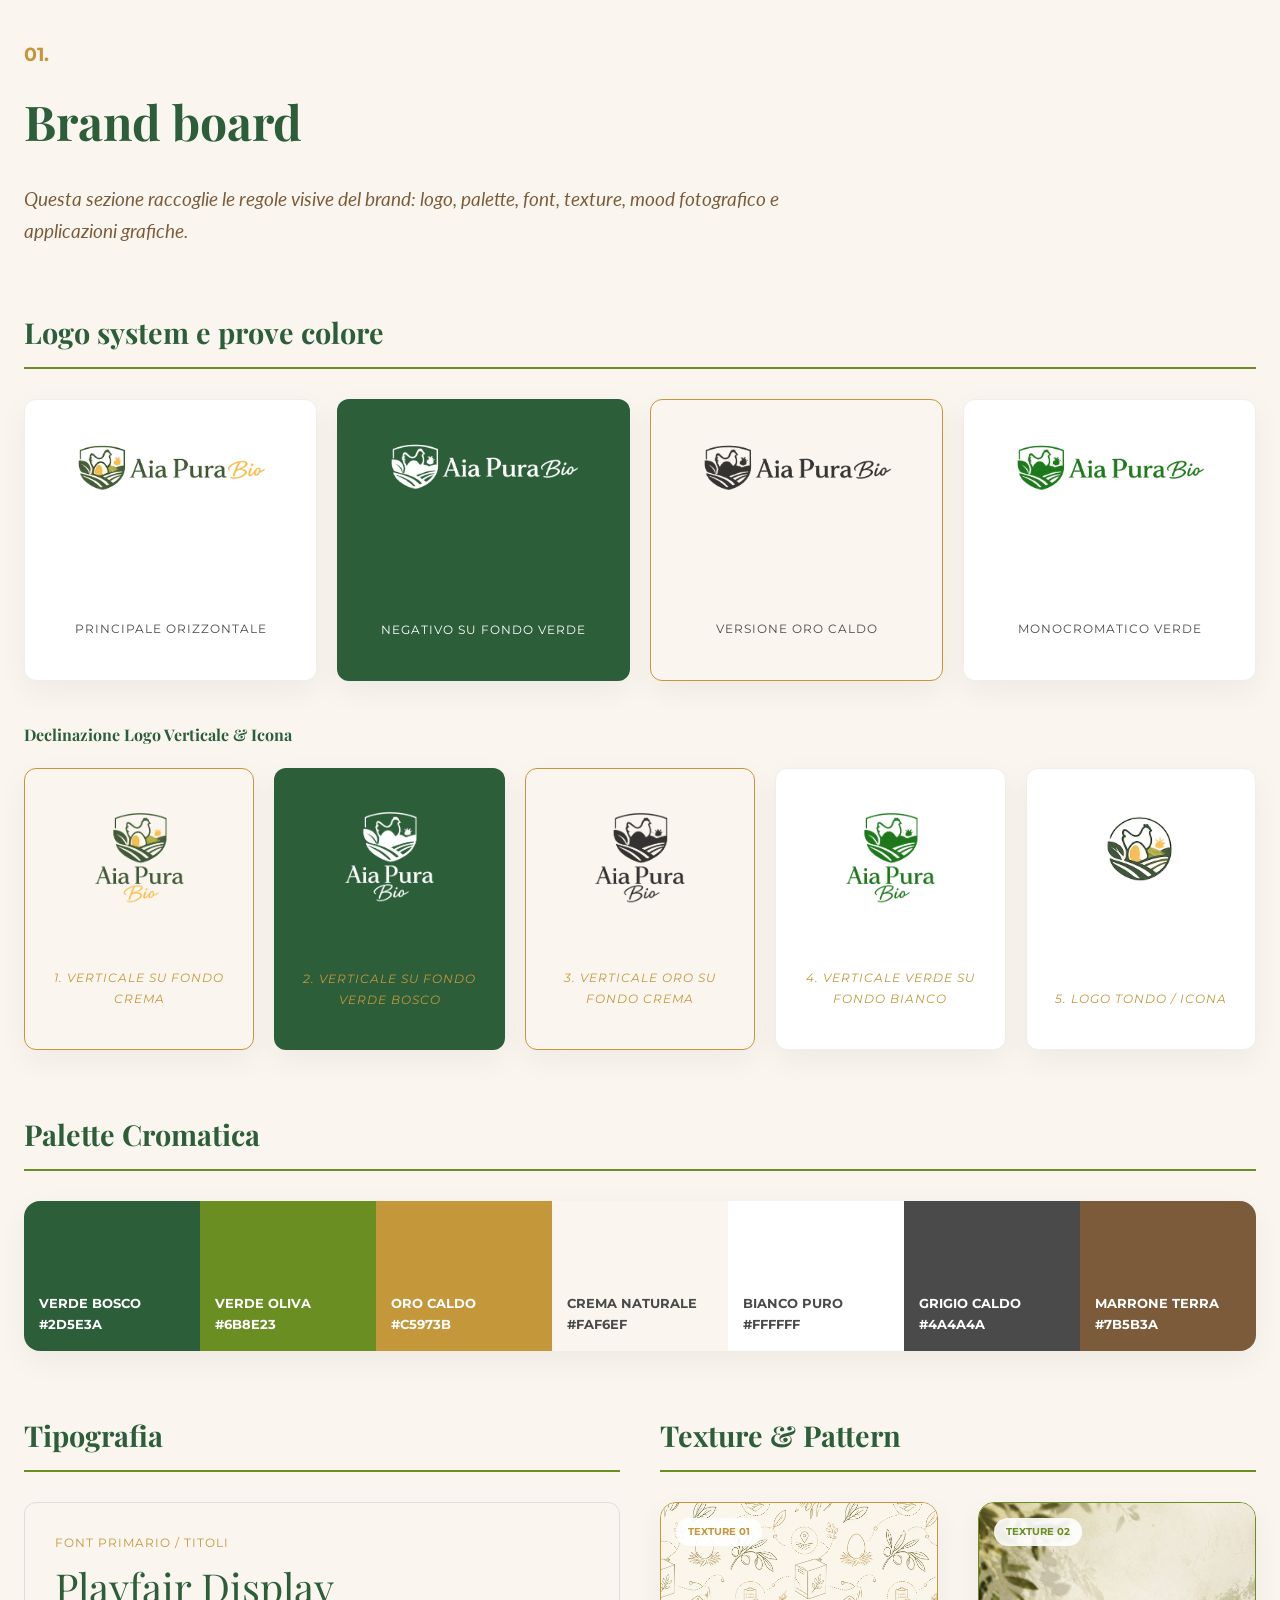
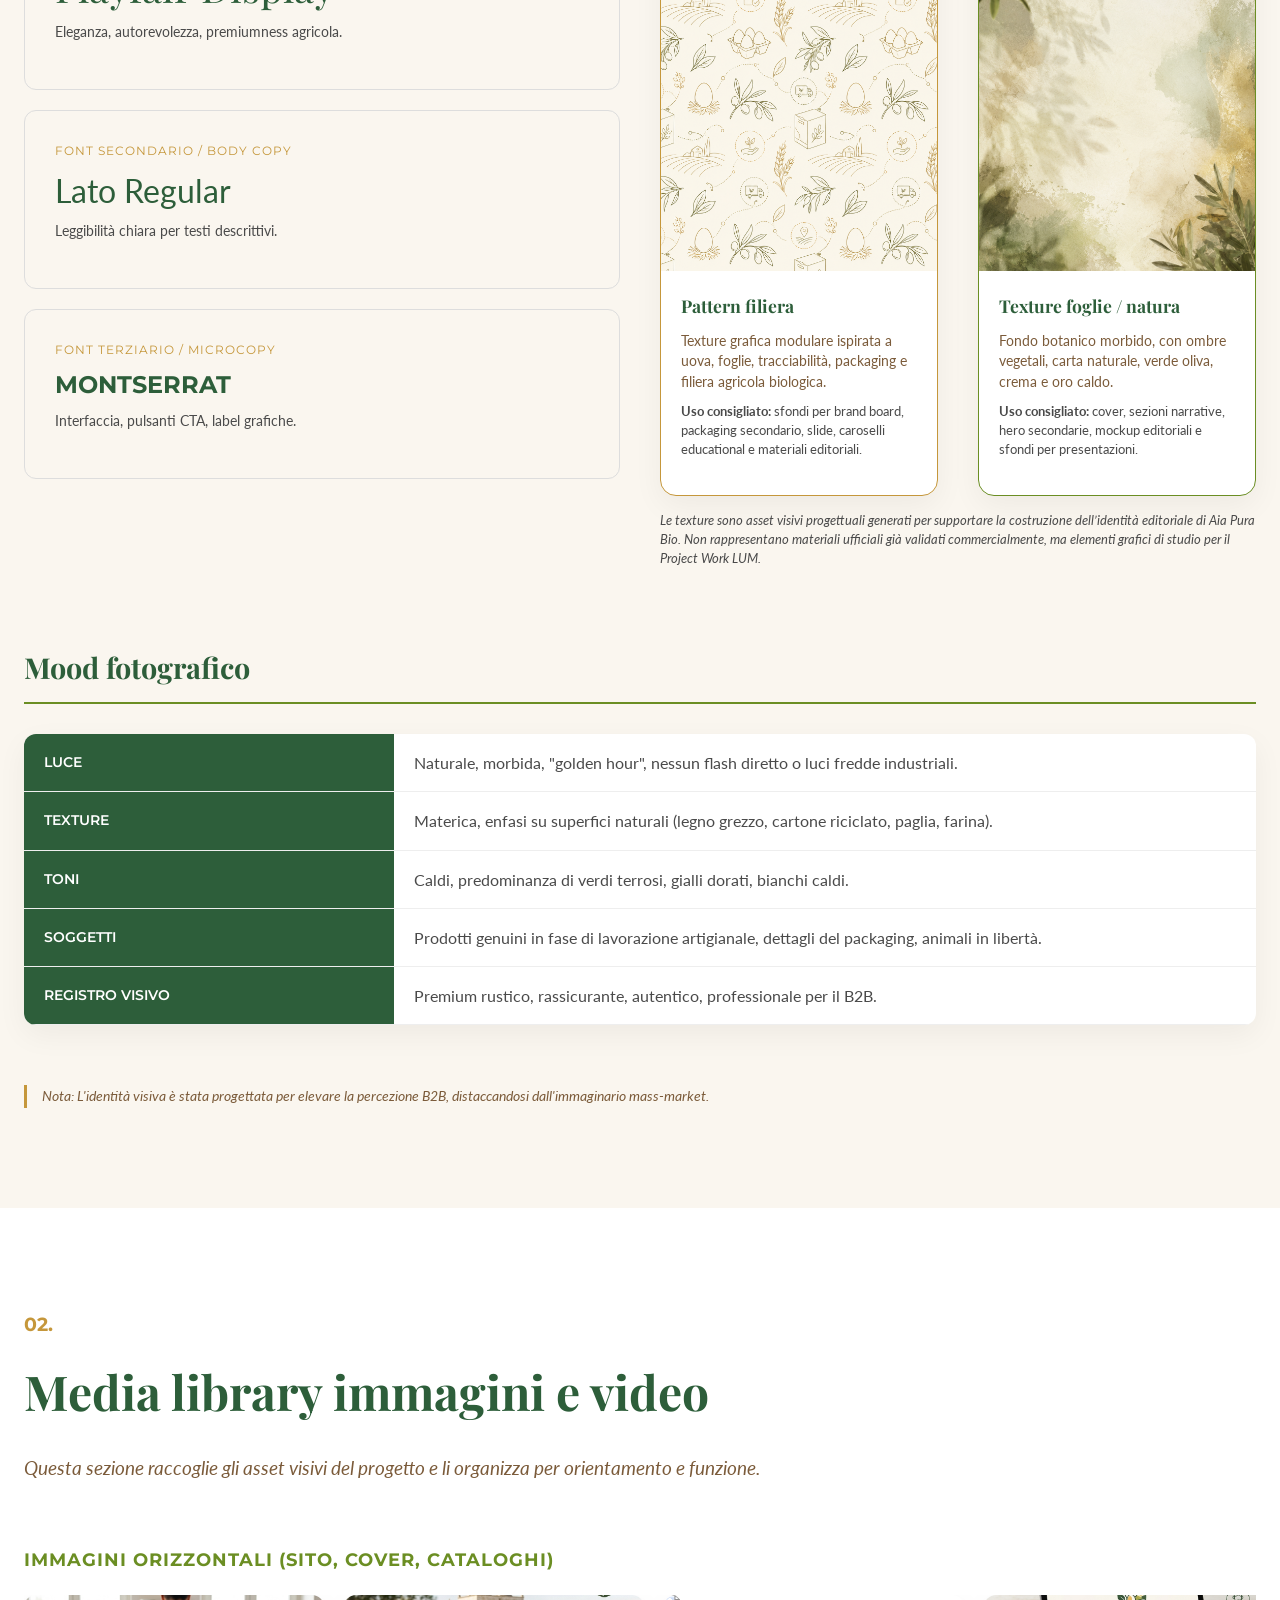
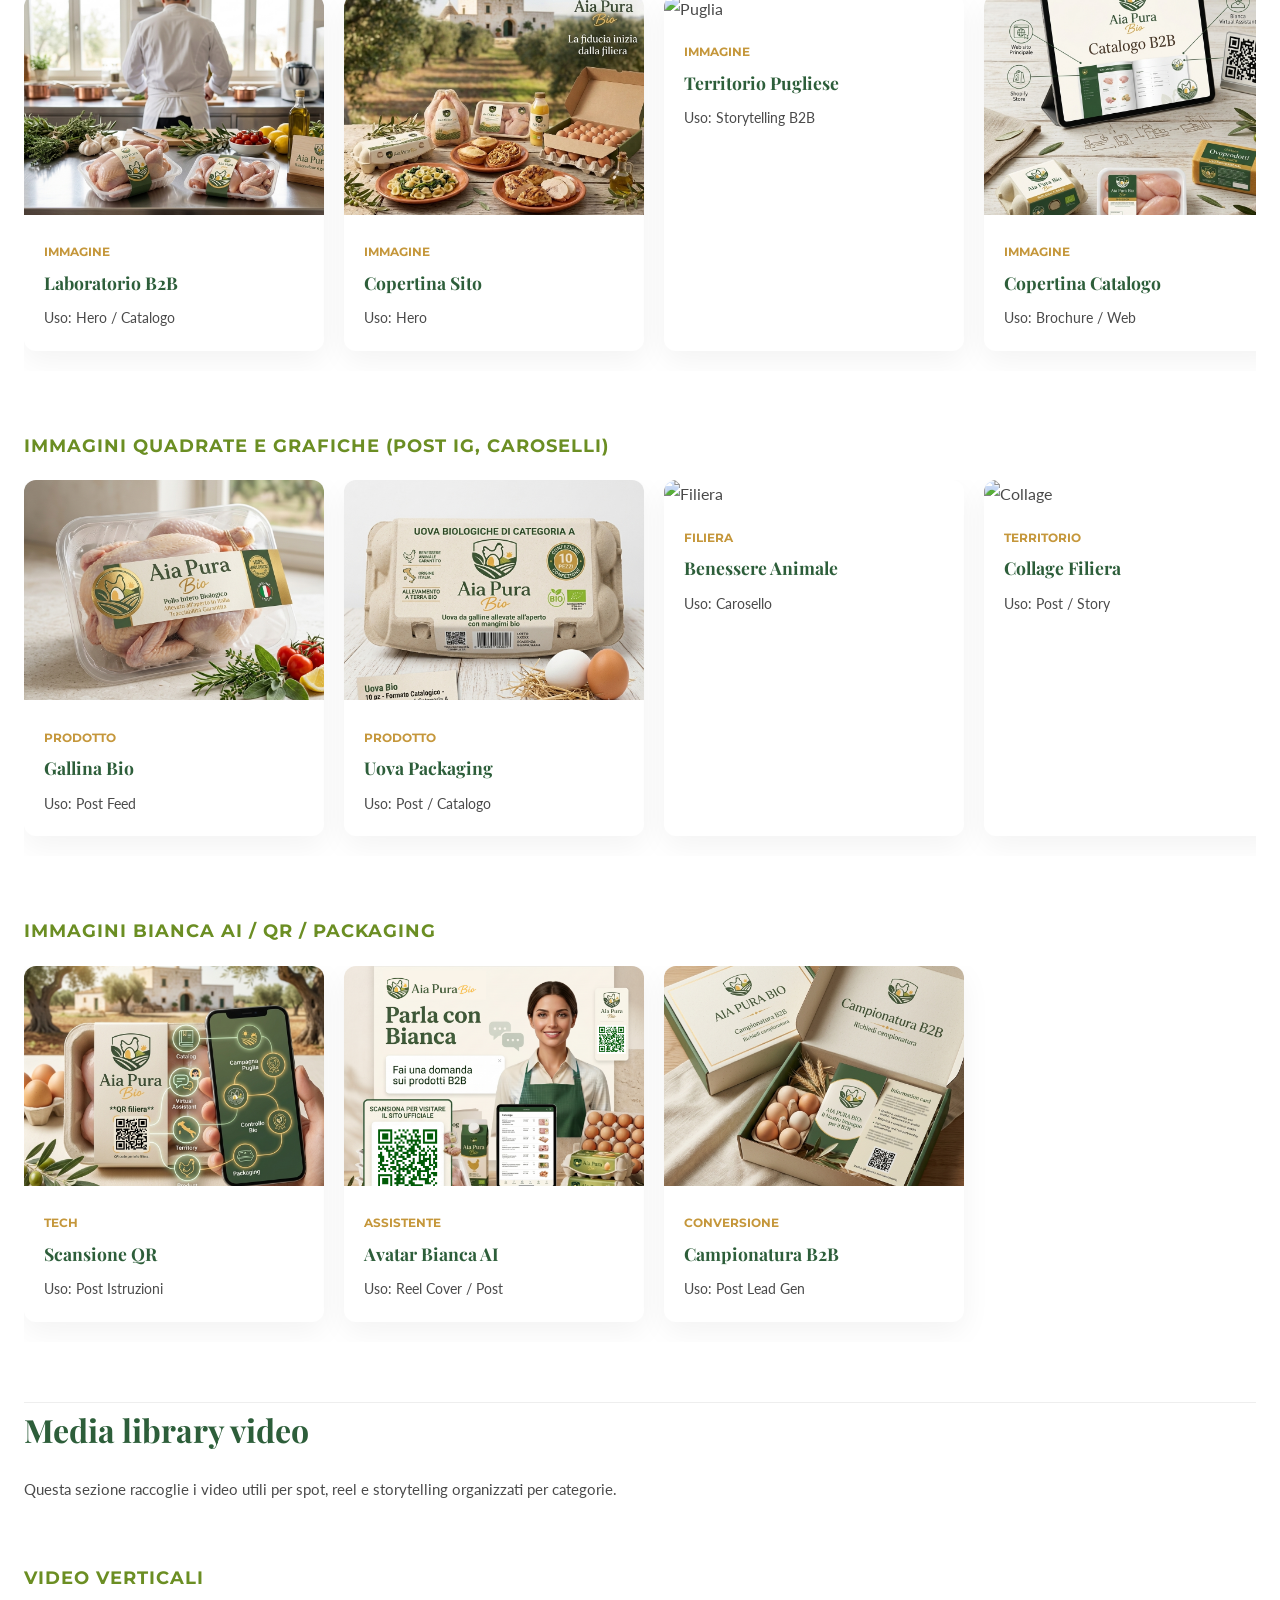
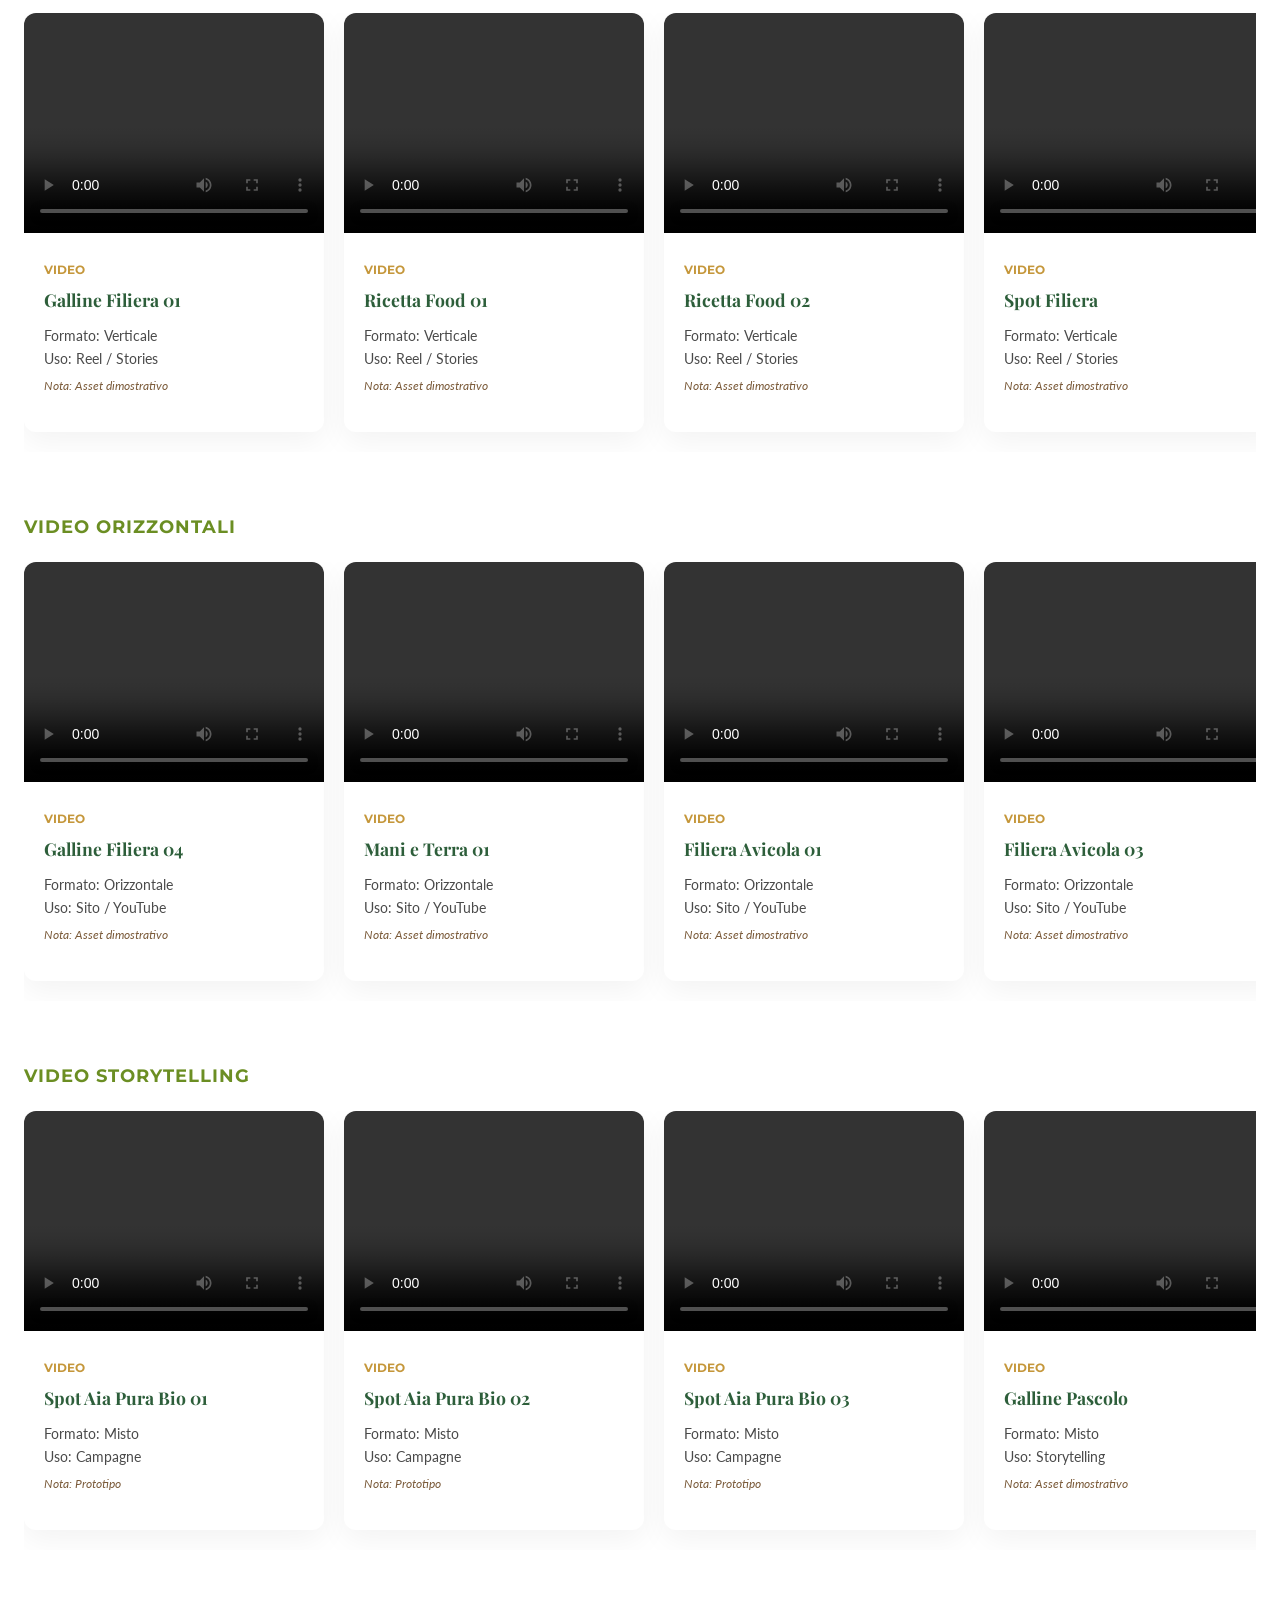
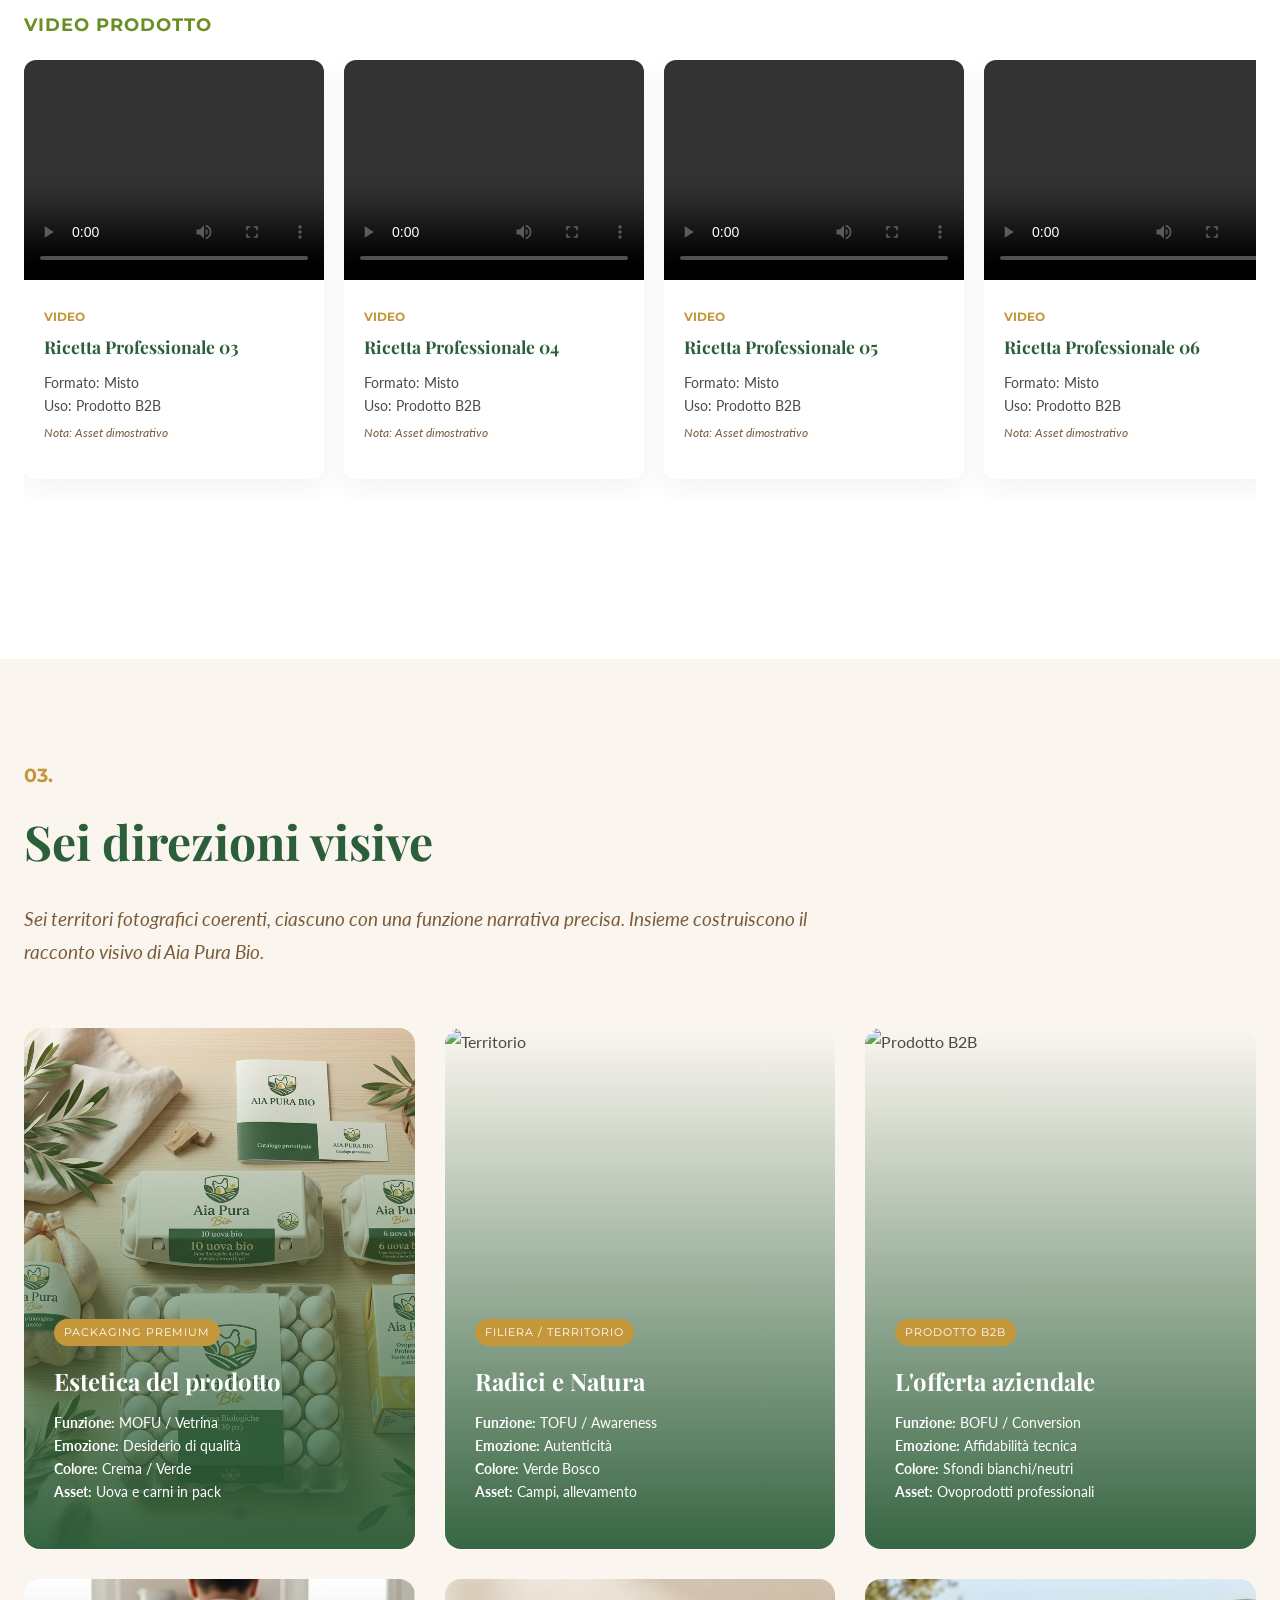
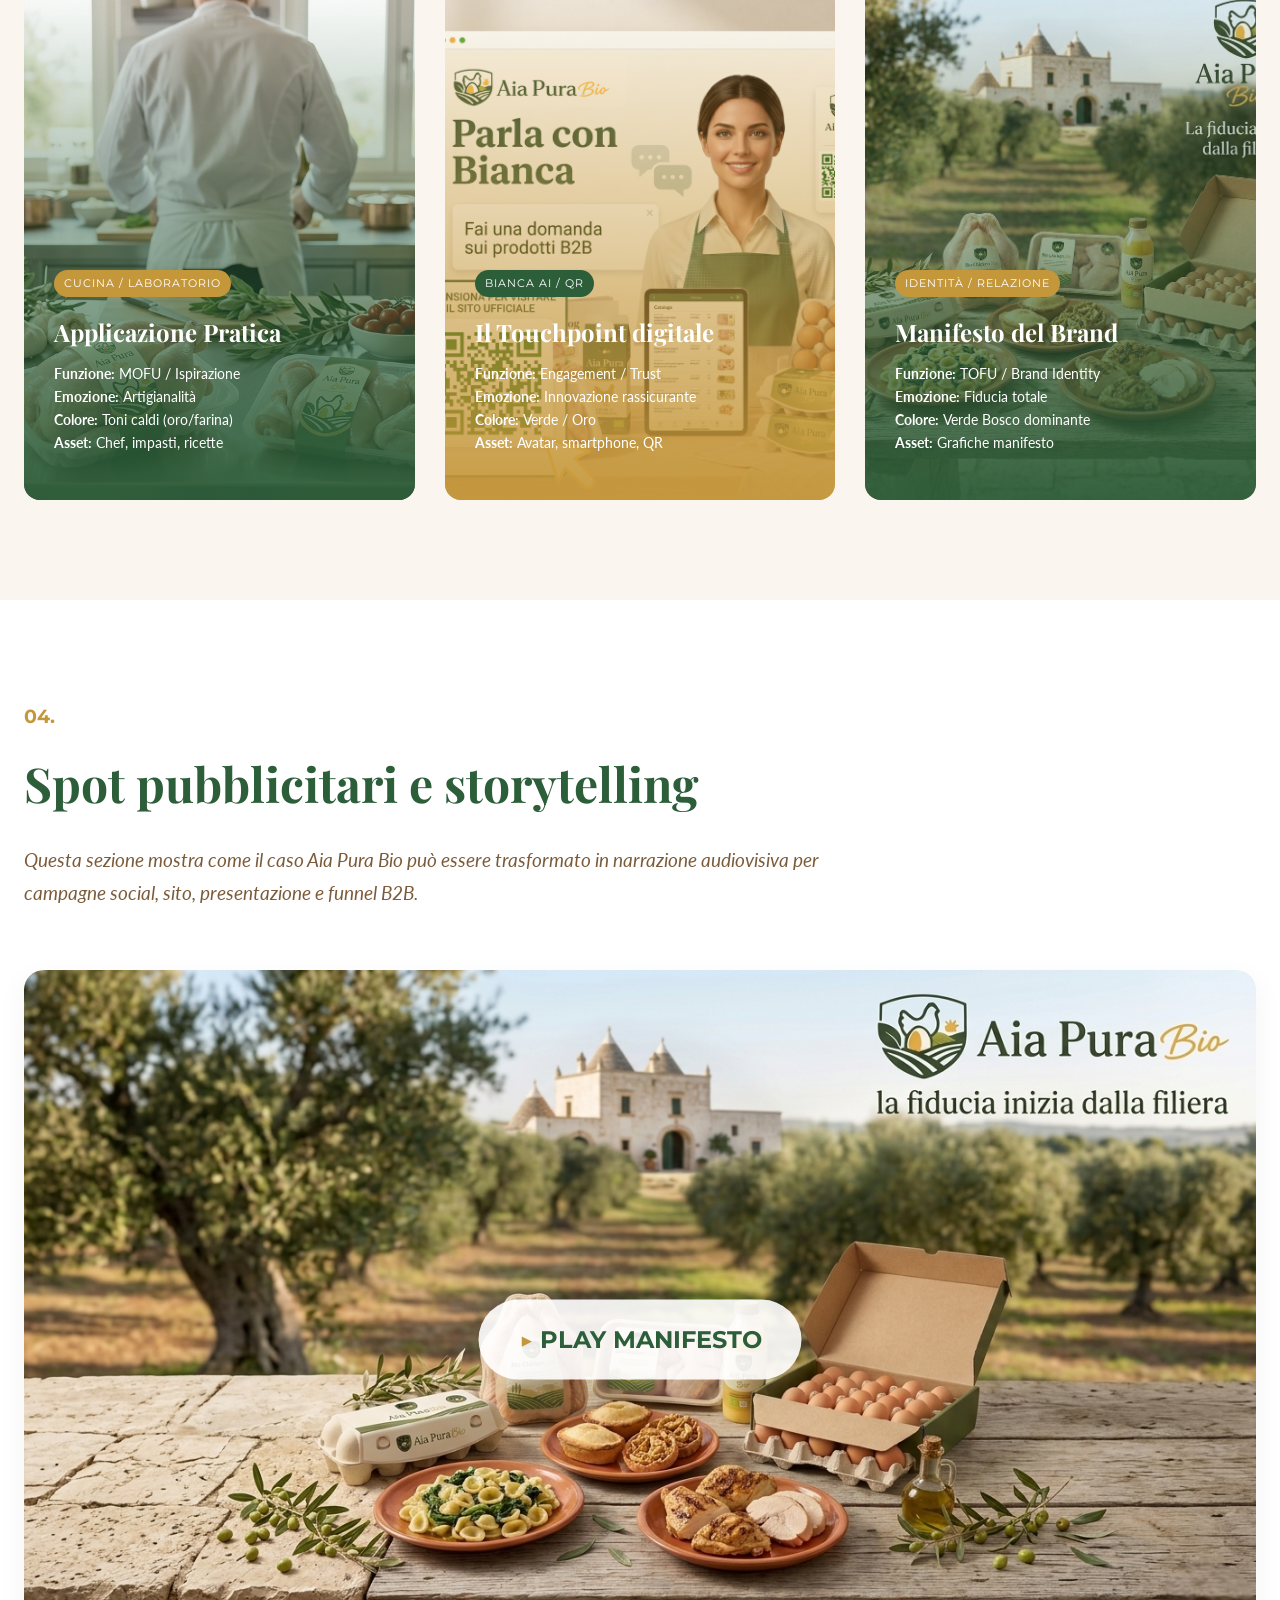
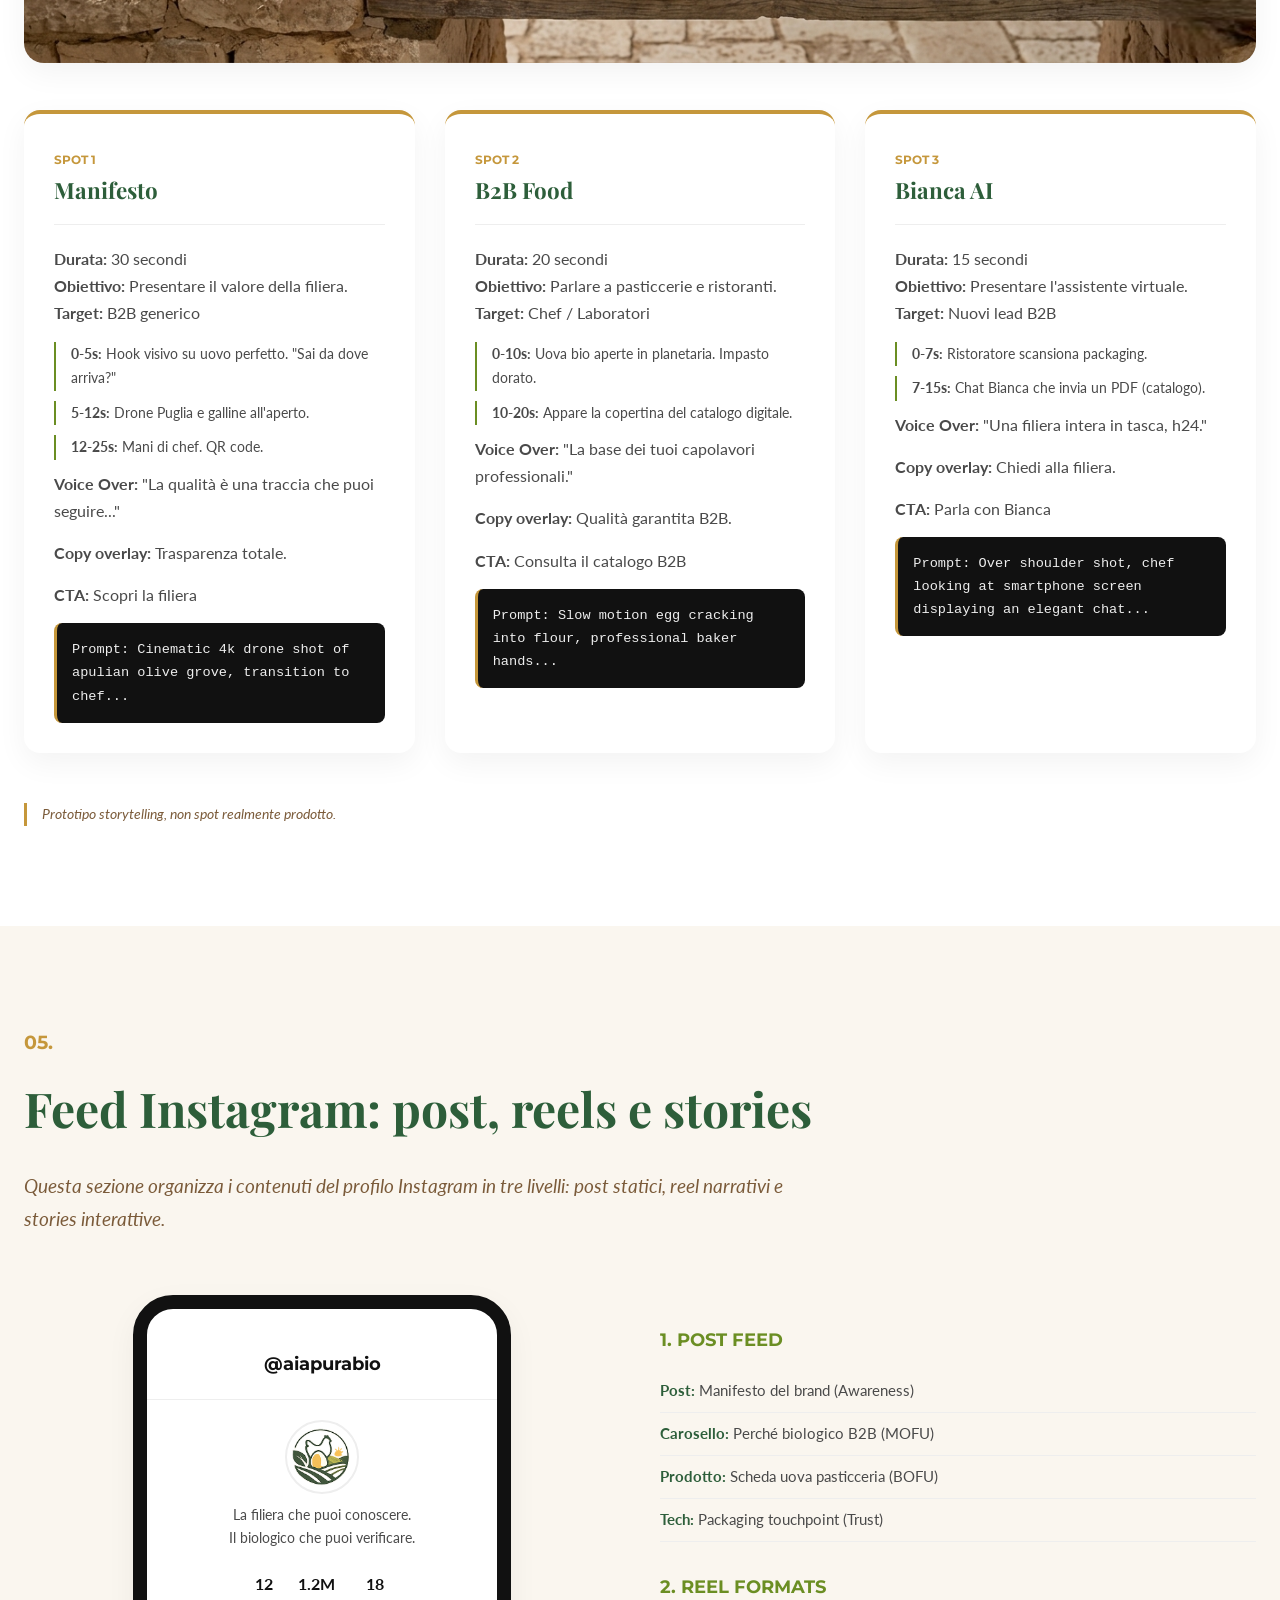
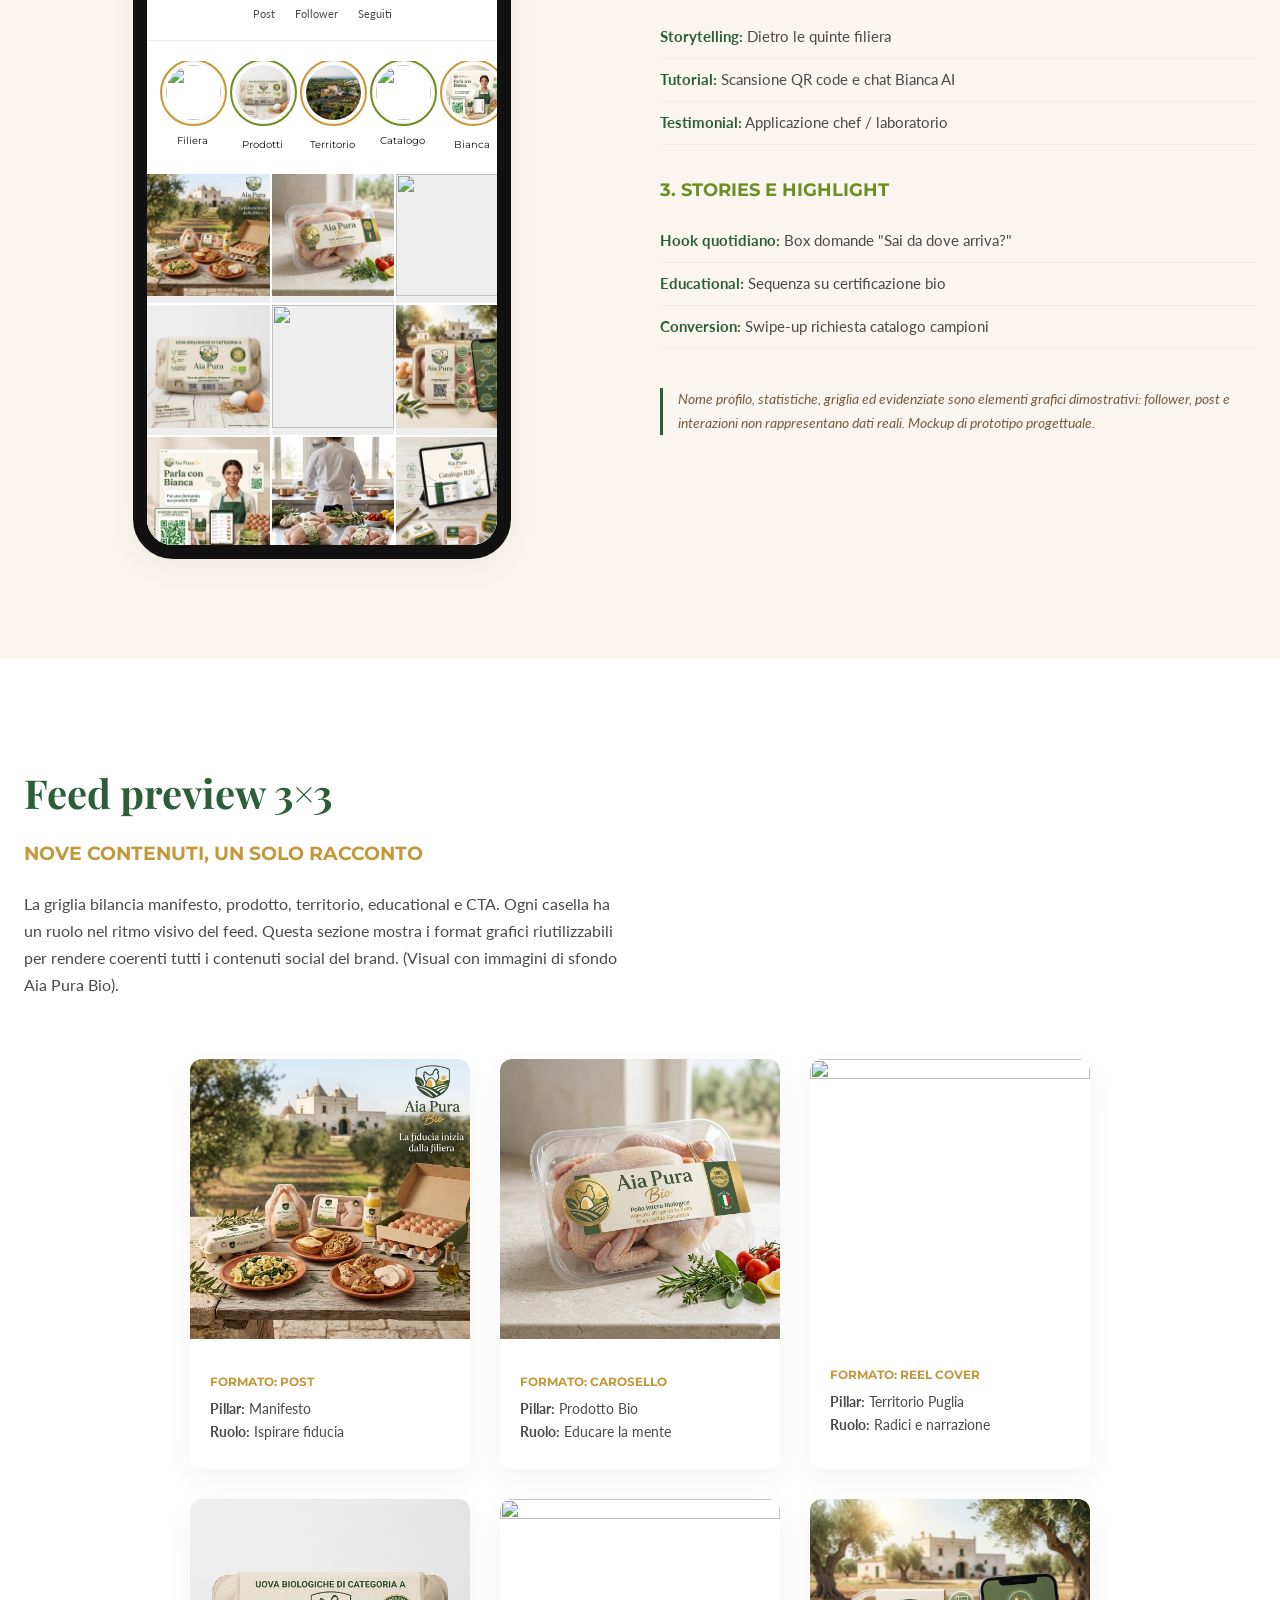
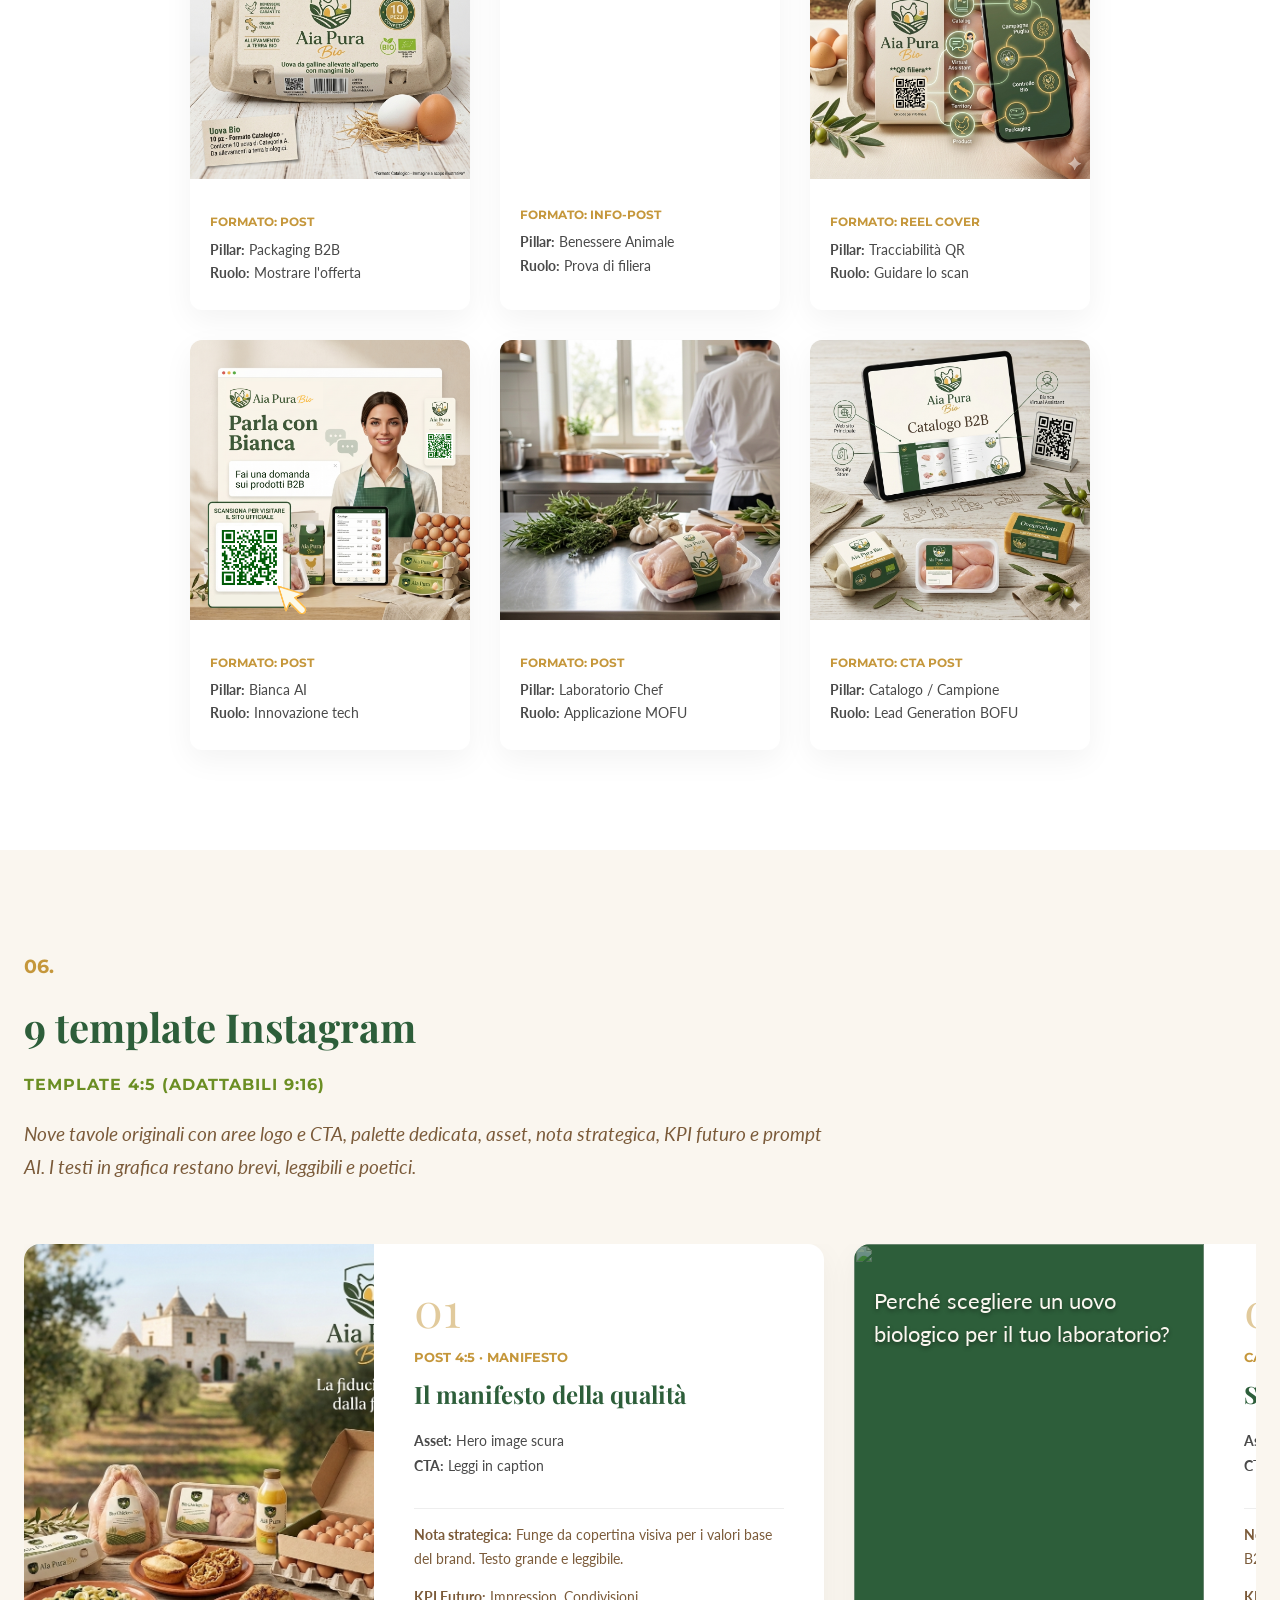
==== commit b686544d: "aggiungi materiale e piano editoriale" ====
--- a/piano-editoriale/index.html
+++ b/piano-editoriale/index.html
@@ -3,10 +3,10 @@
 <head>
     <meta charset="UTF-8">
     <meta name="viewport" content="width=device-width, initial-scale=1.0">
-    <title>AIA PURA BIO · Sistema visivo e piano editoriale</title>
+    <title>AIA PURA BIO · Piano editoriale visivo</title>
     <link rel="preconnect" href="https://fonts.googleapis.com">
     <link rel="preconnect" href="https://fonts.gstatic.com" crossorigin>
-    <link href="https://fonts.googleapis.com/css2?family=Lato:ital,wght@0,300;0,400;0,700;1,400&family=Montserrat:wght@400;600;700&family=Playfair+Display:ital,wght@0,400;0,600;0,700;1,400&display=swap" rel="stylesheet">
+    <link href="https://fonts.googleapis.com/css2?family=Lato:ital,wght@0,300;0,400;0,700;1,400&family=Montserrat:wght@400;500;600;700&family=Playfair+Display:ital,wght@0,400;0,600;0,700;1,400;1,600&display=swap" rel="stylesheet">
     <style>
         :root {
             --verde-bosco: #2D5E3A;
@@ -16,6 +16,8 @@
             --bianco-puro: #FFFFFF;
             --grigio-caldo: #4A4A4A;
             --marrone-terra: #7B5B3A;
+            --shadow-soft: 0 10px 30px rgba(0, 0, 0, 0.05);
+            --shadow-hover: 0 15px 40px rgba(45, 94, 58, 0.15);
         }
 
         body {
@@ -24,1009 +26,1365 @@
             background-color: var(--crema-naturale);
             margin: 0;
             padding: 0;
-            line-height: 1.6;
+            line-height: 1.7;
             -webkit-font-smoothing: antialiased;
-            -moz-osx-font-smoothing: grayscale;
+            overflow-x: hidden;
         }
 
-        h1, h2, h3, h4, h5, h6, .playfair {
+        h1, h2, h3, h4, h5, h6 {
             font-family: 'Playfair Display', serif;
             color: var(--verde-bosco);
             margin-top: 0;
         }
 
-        .cta, .badge, .microcopy, .montserrat {
+        p { margin-top: 0; margin-bottom: 15px; }
+
+        .container { max-width: 1280px; margin: 0 auto; padding: 0 24px; }
+        
+        /* Menu Navigazione Interno */
+        .top-nav {
+            background: rgba(250, 246, 239, 0.95);
+            position: sticky; top: 0; z-index: 1000;
+            padding: 15px 0; border-bottom: 2px solid var(--oro-caldo);
+            text-align: center;
+            backdrop-filter: blur(10px);
+        }
+        .top-nav ul { list-style: none; padding: 0; margin: 0; display: flex; flex-wrap: wrap; justify-content: center; gap: 20px; }
+        .top-nav a { 
+            color: var(--verde-bosco); 
+            text-decoration: none; 
+            font-family: 'Montserrat', sans-serif; 
+            font-size: 0.85rem; 
+            font-weight: 600; 
+            padding: 5px 0; 
+            transition: all 0.3s; 
+            border-bottom: 2px solid transparent;
+            text-transform: uppercase;
+        }
+        .top-nav a:hover { color: var(--oro-caldo); border-bottom: 2px solid var(--oro-caldo); }
+
+        /* HERO STEP 1 */
+        .hero {
+            padding: 80px 0;
+            background-color: var(--crema-naturale);
+        }
+        .hero-grid { display: grid; grid-template-columns: 1.2fr 0.8fr; gap: 60px; align-items: center; }
+        @media (max-width: 992px) { .hero-grid { grid-template-columns: 1fr; } }
+        .hero-left .eyebrow {
             font-family: 'Montserrat', sans-serif;
+            font-size: 0.8rem;
+            text-transform: uppercase;
+            letter-spacing: 2px;
+            color: var(--oro-caldo);
+            margin-bottom: 10px;
+            display: inline-block;
+            font-weight: 600;
         }
-
-        .container {
-            max-width: 1200px;
-            margin: 0 auto;
-            padding: 0 20px;
+        .hero-left .eyebrow-separator {
+            width: 40px;
+            height: 2px;
+            background-color: var(--oro-caldo);
+            margin-bottom: 25px;
         }
-
-        header.cover {
-            background-color: var(--verde-bosco);
-            color: var(--crema-naturale);
-            padding: 100px 20px;
-            text-align: center;
-            position: relative;
-            overflow: hidden;
+        .hero-left h1 { font-size: 3.4rem; line-height: 1.15; margin-bottom: 25px; font-weight: 700; }
+        .hero-left .claim { font-size: 1.8rem; font-style: italic; color: var(--verde-oliva); margin-bottom: 30px; line-height: 1.35; }
+        
+        .credits { font-size: 1rem; color: var(--grigio-caldo); margin-bottom: 40px; line-height: 1.6; border-left: 2px solid var(--oro-caldo); padding-left: 15px; }
+        .credits .credit-label { font-family: 'Montserrat', sans-serif; font-weight: 600; text-transform: uppercase; font-size: 0.75rem; color: var(--oro-caldo); display: block; margin-bottom: 3px; }
+        .credits .credit-role { font-size: 0.85rem; color: var(--verde-oliva); font-style: italic; }
+        
+        .keyword-badges { display: flex; flex-wrap: wrap; gap: 10px; margin-top: 20px; }
+        .keyword-badges .badge { 
+            background: rgba(255, 255, 255, 0.6); border: 1px solid rgba(197, 151, 59, 0.4); 
+            color: var(--verde-bosco); padding: 8px 16px; border-radius: 20px; 
+            font-family: 'Montserrat', sans-serif; font-size: 0.85rem; font-weight: 600;
+            display: flex; align-items: center; gap: 8px; box-shadow: var(--shadow-soft);
         }
-        
-        header.cover h1 {
-            color: var(--crema-naturale);
-            font-size: 3rem;
-            margin-bottom: 20px;
-            position: relative;
+        .keyword-badges .badge::before { content: ''; width: 6px; height: 6px; background: var(--oro-caldo); border-radius: 50%; display: inline-block; }
+
+        .hero-right { position: relative; }
+        .hero-image-wrap { width: 100%; aspect-ratio: 1/1; border-radius: 20px; box-shadow: var(--shadow-soft); overflow: hidden; background: var(--bianco-puro); display: flex; align-items: center; justify-content: center; }
+        .hero-image { width: 100%; height: 100%; object-fit: cover; object-position: center; }
+        .hero-box {
+            position: absolute; bottom: -30px; left: -30px; background: var(--verde-bosco); color: var(--bianco-puro);
+            padding: 25px; border-radius: 15px; max-width: 320px; box-shadow: var(--shadow-hover);
             z-index: 2;
         }
-
-        header.cover p {
-            font-size: 1.25rem;
-            max-width: 800px;
-            margin: 0 auto 30px auto;
-            position: relative;
-            z-index: 2;
-        }
-
-        .badge {
-            background-color: var(--oro-caldo);
-            color: var(--bianco-puro);
-            padding: 8px 16px;
-            border-radius: 30px;
-            font-size: 0.85rem;
-            font-weight: 600;
-            display: inline-block;
-            text-transform: uppercase;
-            letter-spacing: 1px;
-            position: relative;
-            z-index: 2;
-        }
-
-        .claim {
-            font-family: 'Playfair Display', serif;
-            font-size: 1.8rem;
-            color: var(--verde-oliva);
-            text-align: center;
-            padding: 40px 20px;
-            background: var(--bianco-puro);
-            font-style: italic;
-        }
-
-        .important-note {
-            background-color: rgba(197, 151, 59, 0.1);
-            border-left: 4px solid var(--oro-caldo);
-            padding: 15px 20px;
-            margin: 30px 0;
-            font-family: 'Montserrat', sans-serif;
-            font-size: 0.9rem;
-            color: var(--marrone-terra);
-            font-weight: 600;
-        }
-
-        section {
-            padding: 80px 0;
-        }
-
-        .section-title {
-            text-align: center;
-            font-size: 2.5rem;
-            margin-bottom: 50px;
-        }
-
-        .section-title::after {
-            content: '';
-            display: block;
-            width: 60px;
-            height: 3px;
-            background-color: var(--oro-caldo);
-            margin: 20px auto 0;
-        }
-
-        .bg-white {
-            background-color: var(--bianco-puro);
-        }
-
-        /* Recap Box */
-        .recap-box {
-            background: var(--bianco-puro);
-            border: 1px solid rgba(45, 94, 58, 0.2);
-            border-radius: 12px;
-            padding: 40px;
-            box-shadow: 0 10px 30px rgba(0,0,0,0.05);
-        }
-
-        .recap-box ul {
-            list-style: none;
-            padding: 0;
-        }
-
-        .recap-box ul li {
-            margin-bottom: 15px;
-            padding-bottom: 15px;
-            border-bottom: 1px solid #eee;
-            display: flex;
-        }
-
-        .recap-box ul li strong {
-            width: 150px;
-            color: var(--verde-bosco);
-            font-family: 'Montserrat', sans-serif;
-            flex-shrink: 0;
-        }
-
-        /* Recap Sito Web */
-        .site-recap-grid {
-            display: grid;
-            grid-template-columns: repeat(auto-fit, minmax(250px, 1fr));
-            gap: 20px;
-        }
-
-        .site-recap-item {
-            background: var(--crema-naturale);
-            padding: 20px;
-            border-radius: 8px;
-            border-left: 3px solid var(--verde-oliva);
-            font-family: 'Montserrat', sans-serif;
-            font-size: 0.95rem;
-            font-weight: 600;
-            color: var(--verde-bosco);
-            display: flex;
-            align-items: center;
-        }
-
-        /* Brand Board */
-        .brand-board {
-            display: grid;
-            grid-template-columns: 1fr 1fr;
-            gap: 40px;
-            align-items: start;
-        }
-
-        .color-palette {
-            display: flex;
-            flex-wrap: wrap;
-            gap: 15px;
-        }
-
-        .color-swatch {
-            width: 80px;
-            height: 80px;
-            border-radius: 50%;
-            display: flex;
-            align-items: center;
-            justify-content: center;
-            color: var(--bianco-puro);
-            font-family: 'Montserrat', sans-serif;
-            font-size: 0.7rem;
-            font-weight: bold;
-            box-shadow: 0 4px 10px rgba(0,0,0,0.1);
-        }
-
-        .typography-sample {
-            margin-top: 30px;
-            padding: 20px;
-            background: rgba(250, 246, 239, 0.5);
-            border-radius: 8px;
-        }
-
-        /* Direzioni Visive */
-        .cards-grid {
-            display: grid;
-            grid-template-columns: repeat(auto-fit, minmax(300px, 1fr));
-            gap: 30px;
-        }
-
-        .visual-card {
-            background: var(--bianco-puro);
-            border-radius: 12px;
-            overflow: hidden;
-            box-shadow: 0 10px 30px rgba(0,0,0,0.08);
-            transition: transform 0.3s ease;
-        }
-
-        .visual-card:hover {
-            transform: translateY(-5px);
-        }
-
-        .visual-card img {
-            width: 100%;
-            height: 220px;
-            object-fit: cover;
-        }
-
-        .visual-card .content {
-            padding: 25px;
-        }
-
-        .visual-card h3 {
-            font-size: 1.3rem;
-            margin-bottom: 10px;
-        }
-
-        /* Instagram Mockup */
-        .ig-container {
-            display: flex;
-            justify-content: center;
-            margin: 40px 0;
-        }
-
-        .phone-mockup {
-            width: 350px;
-            background: #fff;
-            border-radius: 40px;
-            border: 12px solid #111;
-            box-shadow: 0 25px 50px rgba(0,0,0,0.2);
-            overflow: hidden;
-            position: relative;
-            font-family: -apple-system, BlinkMacSystemFont, "Segoe UI", Roboto, Helvetica, Arial, sans-serif;
-            color: #262626;
-        }
-
-        .phone-notch {
-            position: absolute;
-            top: 0;
-            left: 50%;
-            transform: translateX(-50%);
-            width: 150px;
-            height: 25px;
-            background: #111;
-            border-bottom-left-radius: 15px;
-            border-bottom-right-radius: 15px;
-            z-index: 10;
-        }
-
-        .ig-header {
-            padding: 40px 15px 15px;
-            border-bottom: 1px solid #dbdbdb;
-            text-align: center;
-            font-weight: bold;
-            font-size: 16px;
-        }
-
-        .ig-profile-top {
-            display: flex;
-            padding: 20px 15px;
-            align-items: center;
-        }
-
-        .ig-avatar {
-            width: 80px;
-            height: 80px;
-            border-radius: 50%;
-            background: var(--verde-bosco);
-            padding: 3px;
-            border: 2px solid #dbdbdb;
-        }
+        .hero-box p { font-family: 'Montserrat', sans-serif; font-size: 1rem; line-height: 1.5; margin: 0; font-weight: 500; }
+        .nota-metodologica { margin-top: 50px; font-size: 0.85rem; color: var(--marrone-terra); border-left: 3px solid var(--oro-caldo); padding-left: 15px; font-style: italic; }
+
+        /* STRUTTURA SEZIONI */
+        section { padding: 100px 0; }
+        .bg-white { background-color: var(--bianco-puro); }
+        .bg-crema { background-color: var(--crema-naturale); }
+        .bg-verde { background-color: var(--verde-bosco); color: var(--crema-naturale); }
+        .bg-verde h2, .bg-verde h3, .bg-verde h4 { color: var(--bianco-puro); }
         
-        .ig-avatar img {
-            width: 100%;
-            height: 100%;
-            border-radius: 50%;
-            object-fit: cover;
-            border: 2px solid #fff;
-        }
-
-        .ig-stats {
-            display: flex;
-            justify-content: space-around;
-            flex-grow: 1;
-            text-align: center;
-        }
-
-        .ig-stats div span {
-            display: block;
-            font-weight: bold;
-            font-size: 16px;
-        }
-
-        .ig-stats div small {
-            color: #8e8e8e;
-            font-size: 13px;
-        }
-
-        .ig-bio {
-            padding: 0 15px 15px;
-            font-size: 14px;
-            line-height: 1.4;
-        }
-
-        .ig-bio strong {
-            display: block;
-            margin-bottom: 5px;
-        }
-
-        .ig-bio a {
-            color: #00376b;
-            text-decoration: none;
-        }
-
-        .ig-buttons {
-            padding: 0 15px 15px;
-            display: flex;
-            gap: 10px;
-        }
-
-        .ig-btn {
-            flex: 1;
-            padding: 8px;
-            text-align: center;
-            background: #efefef;
-            border-radius: 8px;
-            font-weight: 600;
-            font-size: 13px;
-        }
-
-        .ig-highlights {
-            display: flex;
-            gap: 15px;
-            padding: 0 15px 15px;
-            overflow-x: auto;
-            scrollbar-width: none;
-        }
-
-        .ig-highlight {
-            text-align: center;
-        }
-
-        .ig-highlight-img {
-            width: 60px;
-            height: 60px;
-            border-radius: 50%;
-            background: #fafafa;
-            border: 1px solid #dbdbdb;
-            padding: 2px;
-            margin-bottom: 5px;
-        }
+        .section-header { margin-bottom: 60px; }
+        .section-number { font-family: 'Montserrat', sans-serif; font-weight: 700; font-size: 1.2rem; color: var(--oro-caldo); margin-bottom: 10px; }
+        .section-header h2 { font-size: 3rem; margin-bottom: 20px; }
+        .section-desc { font-size: 1.2rem; color: var(--marrone-terra); max-width: 800px; font-style: italic; }
+        .bg-verde .section-desc { color: var(--crema-naturale); opacity: 0.9; }
+
+        /* GRIGLIE */
+        .grid-2 { display: grid; grid-template-columns: 1fr 1fr; gap: 40px; }
+        .grid-3 { display: grid; grid-template-columns: repeat(3, 1fr); gap: 30px; }
+        .grid-4 { display: grid; grid-template-columns: repeat(4, 1fr); gap: 20px; }
+        @media (max-width: 992px) { .grid-4, .grid-3 { grid-template-columns: repeat(2, 1fr); } }
+        @media (max-width: 768px) { .grid-2, .grid-3, .grid-4 { grid-template-columns: 1fr; } }
+
+        /* CARDS */
+        .card { background: var(--bianco-puro); padding: 40px; border-radius: 16px; box-shadow: var(--shadow-soft); }
+        .card-num { font-family: 'Playfair Display', serif; font-size: 3rem; color: var(--oro-caldo); opacity: 0.3; line-height: 1; margin-bottom: 10px; }
+        .card h4 { font-size: 1.3rem; margin-bottom: 15px; }
         
-        .ig-highlight-img img {
-            width: 100%;
-            height: 100%;
-            border-radius: 50%;
-            object-fit: cover;
-        }
-
-        .ig-highlight span {
-            font-size: 11px;
-        }
-
-        .ig-tabs {
-            display: flex;
-            border-top: 1px solid #dbdbdb;
-        }
-
-        .ig-tab {
-            flex: 1;
-            text-align: center;
-            padding: 10px;
-            color: #8e8e8e;
-        }
-        .ig-tab.active {
-            color: #262626;
-            border-top: 1px solid #262626;
-            margin-top: -1px;
-        }
-
-        .ig-grid {
-            display: grid;
-            grid-template-columns: repeat(3, 1fr);
-            gap: 2px;
-        }
-
-        .ig-grid-item {
-            aspect-ratio: 1 / 1;
-            background: #efefef;
-            position: relative;
-        }
-
-        .ig-grid-item img {
-            width: 100%;
-            height: 100%;
-            object-fit: cover;
-        }
-
-        /* Template Social */
-        .template-grid {
-            display: grid;
-            grid-template-columns: repeat(auto-fit, minmax(200px, 1fr));
-            gap: 20px;
-        }
-
-        .template-card {
-            aspect-ratio: 4/5;
-            background-color: var(--verde-bosco);
-            border-radius: 8px;
-            position: relative;
-            display: flex;
-            flex-direction: column;
-            justify-content: center;
-            align-items: center;
-            padding: 20px;
-            text-align: center;
-            color: var(--bianco-puro);
-            box-shadow: 0 5px 15px rgba(0,0,0,0.1);
-        }
-
-        .template-card h4 {
-            color: var(--oro-caldo);
-            font-family: 'Montserrat', sans-serif;
-            font-size: 0.9rem;
-            margin-bottom: 10px;
-        }
-
-        .template-card p {
-            font-size: 1rem;
-            line-height: 1.3;
-            margin: 0;
-            font-family: 'Playfair Display', serif;
-        }
-
-        /* Carosello */
-        .carousel-container {
-            display: flex;
-            gap: 15px;
-            overflow-x: auto;
-            padding: 20px 0;
-            scrollbar-width: thin;
-        }
-
-        .carousel-slide {
-            flex: 0 0 300px;
-            aspect-ratio: 1/1;
-            background: var(--bianco-puro);
-            border-radius: 12px;
-            padding: 30px;
-            display: flex;
-            flex-direction: column;
-            justify-content: center;
-            box-shadow: 0 5px 15px rgba(0,0,0,0.05);
-            border: 1px solid rgba(45, 94, 58, 0.1);
-        }
-
-        .carousel-slide h4 {
-            font-size: 1.4rem;
-            margin-bottom: 15px;
-        }
+        /* BRAND BOARD */
+        .brand-block { margin-bottom: 60px; }
+        .brand-block h3 { border-bottom: 2px solid var(--verde-oliva); padding-bottom: 10px; margin-bottom: 30px; font-size: 1.8rem;}
         
-        .carousel-slide span {
-            font-family: 'Montserrat', sans-serif;
-            font-weight: 700;
-            color: var(--oro-caldo);
-            font-size: 1.2rem;
-            margin-bottom: 10px;
-        }
-
-        /* Stories */
-        .stories-grid {
-            display: grid;
-            grid-template-columns: repeat(auto-fit, minmax(150px, 1fr));
-            gap: 20px;
-        }
-
-        .story-card {
-            aspect-ratio: 9/16;
-            background: var(--verde-oliva);
-            border-radius: 15px;
-            display: flex;
-            align-items: center;
-            justify-content: center;
-            padding: 20px;
-            text-align: center;
-            color: var(--bianco-puro);
-            font-family: 'Montserrat', sans-serif;
-            font-weight: 600;
-            font-size: 1.1rem;
-            box-shadow: 0 8px 20px rgba(0,0,0,0.1);
-        }
-
-        /* Pilastri / Funnel / Calendario */
-        .list-section {
-            background: var(--bianco-puro);
-            border-radius: 12px;
-            padding: 40px;
-            box-shadow: 0 10px 30px rgba(0,0,0,0.05);
-            margin-bottom: 30px;
-        }
-
-        .list-section ol, .list-section ul {
-            padding-left: 20px;
-        }
-
-        .list-section li {
-            margin-bottom: 15px;
-            font-size: 1.1rem;
-        }
-
-        .cal-grid {
-            display: grid;
-            grid-template-columns: repeat(auto-fit, minmax(200px, 1fr));
-            gap: 20px;
-        }
-
-        .cal-week {
-            background: var(--crema-naturale);
-            padding: 20px;
-            border-radius: 8px;
-            border-top: 4px solid var(--verde-bosco);
-        }
-
-        .cal-week h4 {
-            font-family: 'Montserrat', sans-serif;
-            font-size: 1rem;
-            color: var(--marrone-terra);
-        }
-
-        /* Checklist */
-        .checklist {
-            list-style: none;
-            padding: 0;
-        }
-
-        .checklist li {
-            display: flex;
-            align-items: center;
-            margin-bottom: 12px;
-            font-size: 1.05rem;
-        }
-
-        .checklist li::before {
-            content: '✓';
-            display: inline-flex;
-            justify-content: center;
-            align-items: center;
-            width: 24px;
-            height: 24px;
-            background-color: var(--verde-oliva);
-            color: white;
-            border-radius: 50%;
-            margin-right: 15px;
-            font-size: 14px;
-            font-weight: bold;
-        }
-
-        /* Responsive */
-        @media (max-width: 768px) {
-            .brand-board {
-                grid-template-columns: 1fr;
-            }
-            .recap-box ul li {
-                flex-direction: column;
-            }
-            .recap-box ul li strong {
-                width: 100%;
-                margin-bottom: 5px;
-            }
-            header.cover h1 {
-                font-size: 2rem;
-            }
-        }
+        .logo-grid { display: grid; grid-template-columns: repeat(auto-fit, minmax(200px, 1fr)); gap: 20px; }
+        .logo-box { padding: 40px 20px; text-align: center; border-radius: 12px; display: flex; flex-direction: column; align-items: center; justify-content: center; min-height: 200px; box-shadow: var(--shadow-soft); }
+        .logo-box img { max-width: 120px; margin-bottom: 10px; }
+        .logo-box span { font-family: 'Montserrat', sans-serif; font-size: 0.75rem; text-transform: uppercase; letter-spacing: 1px; margin-top: auto; }
+        .bg-standard { background: var(--bianco-puro); border: 1px solid #eee; }
+        .bg-verde-box { background: var(--verde-bosco); color: var(--bianco-puro); }
+        .bg-crema-box { background: var(--crema-naturale); border: 1px solid var(--oro-caldo); }
+        .filter-white { filter: brightness(0) invert(1); }
+        .filter-gold { filter: brightness(0) sepia(1) hue-rotate(15deg) saturate(300%) opacity(0.8); }
+        .filter-green { filter: brightness(0) invert(0.3) sepia(1) hue-rotate(70deg) saturate(400%); }
+        .vertical-mockup { display: flex; flex-direction: column; align-items: center; }
+        .vertical-mockup img { max-width: 80px; }
+        .vertical-text { font-family: 'Playfair Display', serif; font-size: 1.2rem; margin-top: 5px; line-height: 1; text-align: center; }
+        .mockup-nota { font-size: 0.8rem; color: var(--oro-caldo); font-style: italic; margin-top: 15px; }
+
+        .palette-grid { display: flex; height: 150px; border-radius: 16px; overflow: hidden; box-shadow: var(--shadow-soft); }
+        .palette-col { flex: 1; display: flex; flex-direction: column; justify-content: flex-end; padding: 15px; color: white; font-family: 'Montserrat', sans-serif; font-size: 0.8rem; font-weight: bold; }
+        .text-dark { color: var(--grigio-caldo); }
+
+        .typo-box { padding: 30px; border: 1px solid #ddd; border-radius: 12px; margin-bottom: 20px; }
+        .typo-title { font-family: 'Montserrat', sans-serif; font-size: 0.75rem; text-transform: uppercase; color: var(--oro-caldo); letter-spacing: 1px; margin-bottom: 10px; }
+        .typo-demo { font-size: 2.5rem; line-height: 1.2; color: var(--verde-bosco); }
+
+        .mood-table { width: 100%; border-collapse: collapse; background: var(--bianco-puro); border-radius: 12px; overflow: hidden; box-shadow: var(--shadow-soft); }
+        .mood-table th, .mood-table td { padding: 15px 20px; border-bottom: 1px solid #eee; text-align: left; }
+        .mood-table th { background: var(--verde-bosco); color: white; font-family: 'Montserrat', sans-serif; font-weight: 600; text-transform: uppercase; font-size: 0.85rem; width: 30%; }
+
+        /* MEDIA LIBRARY & CAROUSEL */
+        .carousel-wrapper { margin-bottom: 60px; }
+        .carousel-wrapper h4 { margin-bottom: 20px; font-family: 'Montserrat', sans-serif; font-size: 1.1rem; text-transform: uppercase; letter-spacing: 1px; color: var(--verde-oliva); }
+        .slider-container { display: flex; gap: 20px; overflow-x: auto; padding-bottom: 20px; scrollbar-width: thin; scrollbar-color: var(--oro-caldo) var(--crema-naturale); }
+        .media-card { flex: 0 0 300px; background: var(--bianco-puro); border-radius: 12px; overflow: hidden; box-shadow: var(--shadow-soft); }
+        .media-img { width: 100%; height: 220px; object-fit: cover; }
+        .media-info { padding: 20px; }
+        .media-label { font-family: 'Montserrat', sans-serif; font-size: 0.75rem; color: var(--oro-caldo); font-weight: bold; text-transform: uppercase; margin-bottom: 5px; }
+        .media-title { font-size: 1.1rem; font-family: 'Playfair Display', serif; color: var(--verde-bosco); margin-bottom: 10px; font-weight: bold; }
+        .media-format { font-size: 0.85rem; color: var(--grigio-caldo); }
+        
+        /* DISEGNI VISIVI / DIREZIONI */
+        .dir-card { position: relative; border-radius: 16px; overflow: hidden; aspect-ratio: 3/4; display: flex; flex-direction: column; justify-content: flex-end; }
+        .dir-bg { position: absolute; inset: 0; width: 100%; height: 100%; object-fit: cover; z-index: 1; }
+        .dir-overlay { position: absolute; inset: 0; background: linear-gradient(to top, rgba(45, 94, 58, 0.95), transparent); z-index: 2; }
+        .dir-content { position: relative; z-index: 3; padding: 30px; color: white; }
+        .dir-content h4 { color: white; font-size: 1.5rem; margin-bottom: 10px; }
+        .dir-tag { display: inline-block; background: var(--oro-caldo); color: white; font-family: 'Montserrat', sans-serif; font-size: 0.7rem; padding: 4px 10px; border-radius: 20px; margin-bottom: 15px; text-transform: uppercase; letter-spacing: 1px; }
+
+        /* SPOT & STORYTELLING */
+        .spot-hero { width: 100%; border-radius: 20px; aspect-ratio: 16/9; object-fit: cover; margin-bottom: 40px; box-shadow: var(--shadow-soft); }
+        .spot-box { background: var(--bianco-puro); padding: 30px; border-radius: 16px; border-top: 4px solid var(--oro-caldo); box-shadow: var(--shadow-soft); }
+        .spot-box h4 { font-size: 1.4rem; border-bottom: 1px solid #eee; padding-bottom: 15px; margin-bottom: 20px; }
+        .sb-line { margin-bottom: 10px; padding-left: 15px; border-left: 2px solid var(--verde-oliva); font-size: 0.9rem; }
+        .prompt-box { background: #111; color: #eee; padding: 15px; border-radius: 8px; font-family: monospace; font-size: 0.85rem; margin-top: 15px; border-left: 3px solid var(--oro-caldo); }
+
+        /* FEED IG & MOCKUP */
+        .ig-phone { max-width: 350px; margin: 0 auto; border: 14px solid #111; border-radius: 40px; background: #fff; overflow: hidden; box-shadow: var(--shadow-soft); }
+        .ig-header { padding: 40px 20px 20px; text-align: center; border-bottom: 1px solid #eee; }
+        .ig-header-name { font-weight: bold; font-family: 'Montserrat', sans-serif; font-size: 1.1rem; color: #111; }
+        .ig-grid-3x3 { display: grid; grid-template-columns: repeat(3, 1fr); gap: 2px; background: #fff; }
+        .ig-item { aspect-ratio: 1/1; background: #eee; }
+        .ig-item img { width: 100%; height: 100%; object-fit: cover; }
+        .feed-list h4 { font-family: 'Montserrat', sans-serif; font-size: 1.1rem; color: var(--verde-oliva); margin-top: 30px; margin-bottom: 15px; text-transform: uppercase; }
+        .feed-list ul { list-style: none; padding: 0; margin: 0; }
+        .feed-list li { padding: 8px 0; border-bottom: 1px solid #eee; font-size: 0.95rem; }
+        .feed-list li strong { color: var(--verde-bosco); }
+
+        /* 3x3 PREVIEW CARDS */
+        .preview-card { background: var(--bianco-puro); border-radius: 12px; overflow: hidden; box-shadow: var(--shadow-soft); }
+        .preview-img { width: 100%; aspect-ratio: 1/1; object-fit: cover; }
+        .preview-info { padding: 20px; }
+        .preview-info p { margin: 5px 0; font-size: 0.85rem; }
+        .preview-info span { font-family: 'Montserrat', sans-serif; font-weight: bold; font-size: 0.75rem; color: var(--oro-caldo); text-transform: uppercase; }
+
+        /* 9 TEMPLATE DYNAMIC CAROUSEL */
+        .template-slider { display: flex; gap: 30px; overflow-x: auto; padding-bottom: 30px; scrollbar-width: thin; }
+        .template-slide { flex: 0 0 800px; display: grid; grid-template-columns: 350px 1fr; background: var(--bianco-puro); border-radius: 16px; overflow: hidden; box-shadow: var(--shadow-soft); }
+        @media (max-width: 992px) { .template-slide { flex: 0 0 90vw; grid-template-columns: 1fr; } }
+        .tpl-visual { background: #eee; position: relative; }
+        .tpl-visual img { width: 100%; height: 100%; object-fit: cover; aspect-ratio: 4/5; }
+        .tpl-content { padding: 40px; }
+        .tpl-num { font-family: 'Playfair Display', serif; font-size: 3rem; color: var(--oro-caldo); opacity: 0.5; line-height: 1; margin-bottom: 10px; }
+        .tpl-data { margin-bottom: 15px; border-bottom: 1px solid #eee; padding-bottom: 15px; }
+
+        /* CAROSELLO EDUCATIVO */
+        .edu-slide { aspect-ratio: 1/1; display: flex; flex-direction: column; justify-content: center; text-align: center; padding: 40px; border-radius: 16px; box-shadow: var(--shadow-soft); position: relative; overflow: hidden; }
+        .edu-slide.dark { background: var(--verde-bosco); color: white; }
+        .edu-slide.light { background: var(--crema-naturale); border: 2px solid var(--oro-caldo); }
+        .edu-slide h4 { font-size: 1.6rem; line-height: 1.3; }
+        .edu-slide.dark h4 { color: white; }
+        .edu-num { position: absolute; top: 20px; left: 20px; font-family: 'Montserrat', sans-serif; font-weight: bold; color: var(--oro-caldo); font-size: 0.9rem; }
+
+        /* STORIES */
+        .story-card { aspect-ratio: 9/16; border-radius: 16px; overflow: hidden; position: relative; box-shadow: var(--shadow-soft); }
+        .story-bg { width: 100%; height: 100%; object-fit: cover; }
+        .story-overlay { position: absolute; inset: 0; background: rgba(0,0,0,0.3); display: flex; flex-direction: column; justify-content: space-between; padding: 20px; }
+        .story-sticker { background: white; color: var(--verde-bosco); padding: 10px 15px; border-radius: 8px; font-family: 'Montserrat', sans-serif; font-size: 0.8rem; font-weight: bold; text-align: center; margin: auto; max-width: 80%; }
+
+        /* TABELLE PLANNER */
+        .planner-table { width: 100%; border-collapse: collapse; background: var(--bianco-puro); border-radius: 12px; overflow: hidden; box-shadow: var(--shadow-soft); margin-bottom: 30px; }
+        .planner-table th { background: var(--verde-bosco); color: white; padding: 15px; text-align: left; font-family: 'Montserrat', sans-serif; font-size: 0.85rem; text-transform: uppercase; }
+        .planner-table td { padding: 15px; border-bottom: 1px solid #eee; font-size: 0.9rem; }
+        .planner-table tr:nth-child(even) { background: var(--crema-naturale); }
+
+        /* FOOTER */
+        .footer { background: var(--verde-bosco); color: var(--crema-naturale); text-align: center; padding: 60px 20px; }
+        .footer-logo { max-width: 150px; margin-bottom: 20px; filter: brightness(0) invert(1); }
+        .footer-title { font-family: 'Playfair Display', serif; font-size: 1.5rem; margin-bottom: 10px; color: white;}
+        .footer-credits { font-size: 0.9rem; opacity: 0.8; }
     </style>
 </head>
 <body>
 
-    <!-- 1. Cover iniziale -->
-    <header class="cover">
-        <div class="container">
-            <div class="badge" style="margin-bottom: 20px;">Project Work LUM · Socialin Communication / Federica Creative · Studio di fattibilità</div>
-            <h1>AIA PURA BIO<br><span style="font-size: 2rem; font-weight: 400;">Sistema visivo e piano editoriale</span></h1>
-            <p class="montserrat">Content strategy Instagram per una filiera avicola biologica B2B, tra fiducia, territorio, packaging, QR code, Bianca AI e tracciabilità phygital.</p>
+    <!-- MENU INTERNO -->
+    <nav class="top-nav">
+        <div class="container">
+            <ul>
+                <li><a href="#brand-board">Brand board</a></li>
+                <li><a href="#feed-preview">Feed preview 3×3</a></li>
+                <li><a href="#templates">9 template Instagram</a></li>
+                <li><a href="#carosello-educativo">Carosello educativo</a></li>
+                <li><a href="#stories">Stories</a></li>
+                <li><a href="#content-planner">Content planner</a></li>
+                <li><a href="#metodo-kpi">Metodo & KPI futuri</a></li>
+            </ul>
+        </div>
+    </nav>
+
+    <!-- STEP 1: HERO -->
+    <header class="hero">
+        <div class="container hero-grid">
+            <div class="hero-left">
+                <span class="eyebrow">CASO STUDIO DIGITALE · VISUAL SYSTEM · CONTENT STRATEGY · PIANO EDITORIALE</span>
+                <div class="eyebrow-separator"></div>
+                <h1>Aia Pura Bio — Piano editoriale visivo</h1>
+                <div class="claim">“La filiera che puoi conoscere.<br>Il biologico che puoi verificare.”</div>
+                <div class="credits">
+                    <span class="credit-label">A cura di Federica Centonze</span>
+                    Caso studio creativo-strategico · Socialin Communication / Federica Creative
+                </div>
+                <div class="keyword-badges">
+                    <span class="badge">Brand board</span>
+                    <span class="badge">Feed preview 3×3</span>
+                    <span class="badge">9 template Instagram</span>
+                    <span class="badge">Carosello educativo</span>
+                    <span class="badge">Stories</span>
+                    <span class="badge">Content planner</span>
+                    <span class="badge">Metodo & KPI futuri</span>
+                </div>
+            </div>
+            <div class="hero-right">
+                <div class="hero-image-wrap">
+                    <img src="../assets/images/hero-copertina-aia-pura-bio.png" alt="Aia Pura Bio Hero" class="hero-image">
+                </div>
+                <div class="hero-box">
+                    <p>Prototipo progettuale.<br>Sistema visivo e piano editoriale come modello operativo di sviluppo futuro.</p>
+                </div>
+            </div>
+        </div>
+        <div class="container">
+            <div class="nota-metodologica">
+                Questo documento rappresenta un prototipo progettuale e strategico. I dati, le metriche e i contenuti presentati sono ipotesi di lavoro formulate per il Project Work LUM.<br>Il progetto non è una validazione commerciale reale, ma uno studio di fattibilità.
+            </div>
         </div>
     </header>
 
-    <div class="claim">
-        "La filiera che puoi conoscere. Il biologico che puoi verificare."
-    </div>
-
-    <!-- Container Principale -->
-    <main class="container">
-        
-        <div class="important-note">
-            I contenuti, i dati, i mockup e i KPI presenti in questa pagina hanno funzione progettuale e non rappresentano performance reali.
-        </div>
-
-        <!-- 2. Obiettivo del documento -->
-        <section id="obiettivo">
-            <h2 class="section-title">Obiettivo del Documento</h2>
-            <p style="text-align: center; max-width: 800px; margin: 0 auto; font-size: 1.2rem;">
-                Questa pagina traduce il caso <strong>Aia Pura Bio</strong> in un sistema editoriale Instagram e in una griglia di contenuti prototipali. 
-                Aia Pura Bio è uno studio di fattibilità strategica per una filiera avicola biologica a km zero, radicata in Puglia/Brindisi e orientata al target B2B food premium: pasticcerie artigianali, laboratori di pasta fresca, ristorazione selezionata, gastronomie e operatori professionali del food.
-            </p>
-        </section>
-
-        <!-- 3. Recap del Project Work -->
-        <section id="recap-project" class="bg-white" style="padding: 40px; border-radius: 12px; margin-bottom: 80px;">
-            <h2 class="section-title" style="margin-bottom: 30px;">Recap del Project Work</h2>
-            <div class="recap-box">
-                <ul>
-                    <li><strong>Titolo:</strong> Neuromarketing e costruzione della fiducia nella filiera avicola biologica</li>
-                    <li><strong>Tema:</strong> Studio di fattibilità del modello consortile ipotetico Aia Pura Bio tra packaging, funnel ed ecosistema digitale</li>
-                    <li><strong>Target:</strong> B2B food premium</li>
-                    <li><strong>Strumenti:</strong> Sito, catalogo, packaging, QR code, Bianca AI, Shopify prototipale, funnel, tracciabilità phygital</li>
-                </ul>
-            </div>
-        </section>
-
-        <!-- 4. Recap del sito web -->
-        <section id="recap-sito">
-            <h2 class="section-title">Recap dell'Ecosistema Digitale</h2>
-            <div class="site-recap-grid">
-                <div class="site-recap-item">Home / claim</div>
-                <div class="site-recap-item">Chi è Aia Pura Bio</div>
-                <div class="site-recap-item">Metodo biologico</div>
-                <div class="site-recap-item">Filiera corta</div>
-                <div class="site-recap-item">Benessere animale</div>
-                <div class="site-recap-item">Tracciabilità phygital</div>
-                <div class="site-recap-item">Territorio pugliese</div>
-                <div class="site-recap-item">Qualità per professionisti</div>
-                <div class="site-recap-item">Catalogo B2B</div>
-                <div class="site-recap-item">Bianca AI</div>
-                <div class="site-recap-item">Blog e ricette</div>
-                <div class="site-recap-item">Contatti</div>
-                <div class="site-recap-item">Shop prototipale</div>
-            </div>
-        </section>
-
-        <!-- 5. Brand board -->
-        <section id="brand-board" class="bg-white" style="padding: 60px 40px; border-radius: 12px; margin-bottom: 80px;">
-            <h2 class="section-title">Brand Board</h2>
-            <div class="brand-board">
+    <!-- STEP 2: OBIETTIVO DEL DOCUMENTO -->
+    <section class="bg-white">
+        <div class="container grid-2">
+            <div>
+                <h2 style="font-size: 3rem; margin-bottom: 20px;">Obiettivo del documento</h2>
+                <p class="section-desc">Questo documento presenta un prototipo progettuale di sistema visivo-editoriale per Aia Pura Bio, pensato come modello operativo di sviluppo futuro. Il lavoro integra brand board, feed preview, template Instagram, caroselli, stories, planner operativo, metodo e KPI futuri, nel quadro del Project Work LUM.</p>
+            </div>
+            <div class="grid-2">
+                <div class="card" style="padding: 30px;">
+                    <div class="card-num">01</div>
+                    <h4>Identità visiva</h4>
+                    <p style="font-size: 0.9rem;">Regole di brand, palette, tipografia e applicazioni del logo.</p>
+                </div>
+                <div class="card" style="padding: 30px;">
+                    <div class="card-num">02</div>
+                    <h4>Sistema social</h4>
+                    <p style="font-size: 0.9rem;">Media library, template Instagram e organizzazione del feed.</p>
+                </div>
+                <div class="card" style="padding: 30px;">
+                    <div class="card-num">03</div>
+                    <h4>Storytelling / spot</h4>
+                    <p style="font-size: 0.9rem;">Concept narrativi e storyboard per contenuti video B2B.</p>
+                </div>
+                <div class="card" style="padding: 30px;">
+                    <div class="card-num">04</div>
+                    <h4>Piano operativo</h4>
+                    <p style="font-size: 0.9rem;">Calendario, dashboard KPI futuri e metodo applicato.</p>
+                </div>
+            </div>
+        </div>
+    </section>
+
+    <!-- STEP 3: BRAND BOARD -->
+    <section id="brand-board" class="bg-crema">
+        <div class="container">
+            <div class="section-header">
+                <div class="section-number">01.</div>
+                <h2>Brand board</h2>
+                <div class="section-desc">Questa sezione raccoglie le regole visive del brand: logo, palette, font, texture, mood fotografico e applicazioni grafiche.</div>
+            </div>
+
+            <!-- B/C/D. Logo System -->
+            <div class="brand-block">
+                <h3>Logo system e prove colore</h3>
+                <div class="logo-grid mb-8">
+                    <div class="logo-box bg-standard">
+                        <img src="../assets/images/logo-aia-pura-bio.png" alt="Logo Principale" style="max-width: 200px; width: 100%;">
+                        <span>Principale Orizzontale</span>
+                    </div>
+                    <div class="logo-box bg-verde-box">
+                        <img src="../assets/images/logo-aia-pura-bio.png" alt="Logo Negativo" class="filter-white" style="max-width: 200px; width: 100%;">
+                        <span>Negativo su fondo Verde</span>
+                    </div>
+                    <div class="logo-box bg-crema-box">
+                        <img src="../assets/images/logo-aia-pura-bio.png" alt="Logo Oro" class="filter-gold" style="max-width: 200px; width: 100%;">
+                        <span>Versione Oro Caldo</span>
+                    </div>
+                    <div class="logo-box bg-standard">
+                        <img src="../assets/images/logo-aia-pura-bio.png" alt="Logo Verde" class="filter-green" style="max-width: 200px; width: 100%;">
+                        <span>Monocromatico Verde</span>
+                    </div>
+                </div>
+
+                <h4 style="margin-top: 40px; margin-bottom: 20px;">Declinazione Logo Verticale & Icona</h4>
+                <div class="logo-grid">
+                    <div class="logo-box bg-crema-box">
+                        <img src="../assets/images/logo-aiapurabio-verticale.png" alt="Logo Verticale" style="max-height: 100px;">
+                        <span class="mockup-nota">1. Verticale su fondo crema</span>
+                    </div>
+                    <div class="logo-box bg-verde-box">
+                        <img src="../assets/images/logo-aiapurabio-verticale.png" alt="Logo Verticale" class="filter-white" style="max-height: 100px;">
+                        <span class="mockup-nota">2. Verticale su fondo verde bosco</span>
+                    </div>
+                    <div class="logo-box bg-crema-box">
+                        <img src="../assets/images/logo-aiapurabio-verticale.png" alt="Logo Verticale" class="filter-gold" style="max-height: 100px;">
+                        <span class="mockup-nota">3. Verticale oro su fondo crema</span>
+                    </div>
+                    <div class="logo-box bg-standard">
+                        <img src="../assets/images/logo-aiapurabio-verticale.png" alt="Logo Verticale" class="filter-green" style="max-height: 100px;">
+                        <span class="mockup-nota">4. Verticale verde su fondo bianco</span>
+                    </div>
+                    <div class="logo-box bg-standard">
+                        <img src="../assets/images/logo-aiapurabio-icona-rotondo.png" alt="Icona Rotonda" style="max-height: 80px; border-radius: 50%;">
+                        <span class="mockup-nota">5. Logo tondo / Icona</span>
+                    </div>
+                </div>
+            </div>
+
+            <!-- E. Palette Cromatica -->
+            <div class="brand-block">
+                <h3>Palette Cromatica</h3>
+                <div class="palette-grid">
+                    <div class="palette-col" style="background-color: var(--verde-bosco);">VERDE BOSCO<br>#2D5E3A</div>
+                    <div class="palette-col" style="background-color: var(--verde-oliva);">VERDE OLIVA<br>#6B8E23</div>
+                    <div class="palette-col" style="background-color: var(--oro-caldo);">ORO CALDO<br>#C5973B</div>
+                    <div class="palette-col text-dark" style="background-color: var(--crema-naturale);">CREMA NATURALE<br>#FAF6EF</div>
+                    <div class="palette-col text-dark" style="background-color: var(--bianco-puro);">BIANCO PURO<br>#FFFFFF</div>
+                    <div class="palette-col" style="background-color: var(--grigio-caldo);">GRIGIO CALDO<br>#4A4A4A</div>
+                    <div class="palette-col" style="background-color: var(--marrone-terra);">MARRONE TERRA<br>#7B5B3A</div>
+                </div>
+            </div>
+
+            <!-- F/G. Tipografia e Texture -->
+            <div class="grid-2 brand-block">
                 <div>
-                    <img src="../assets/images/logo-aia-pura-bio.png" alt="Logo Aia Pura Bio" style="max-width: 200px; margin-bottom: 30px;">
-                    <h3 class="montserrat">Color Palette</h3>
-                    <div class="color-palette">
-                        <div class="color-swatch" style="background-color: var(--verde-bosco);">#2D5E3A</div>
-                        <div class="color-swatch" style="background-color: var(--verde-oliva);">#6B8E23</div>
-                        <div class="color-swatch" style="background-color: var(--oro-caldo);">#C5973B</div>
-                        <div class="color-swatch" style="background-color: var(--crema-naturale); color: var(--grigio-caldo);">#FAF6EF</div>
-                        <div class="color-swatch" style="background-color: var(--bianco-puro); color: var(--grigio-caldo);">#FFFFFF</div>
-                        <div class="color-swatch" style="background-color: var(--grigio-caldo);">#4A4A4A</div>
-                        <div class="color-swatch" style="background-color: var(--marrone-terra);">#7B5B3A</div>
+                    <h3>Tipografia</h3>
+                    <div class="typo-box">
+                        <div class="typo-title">Font Primario / Titoli</div>
+                        <div class="typo-demo" style="font-family: 'Playfair Display', serif;">Playfair Display</div>
+                        <p style="font-size: 0.85rem; margin-top: 10px;">Eleganza, autorevolezza, premiumness agricola.</p>
+                    </div>
+                    <div class="typo-box">
+                        <div class="typo-title">Font Secondario / Body Copy</div>
+                        <div class="typo-demo" style="font-family: 'Lato', sans-serif; font-size: 2rem;">Lato Regular</div>
+                        <p style="font-size: 0.85rem; margin-top: 10px;">Leggibilità chiara per testi descrittivi.</p>
+                    </div>
+                    <div class="typo-box">
+                        <div class="typo-title">Font Terziario / Microcopy</div>
+                        <div class="typo-demo" style="font-family: 'Montserrat', sans-serif; font-size: 1.5rem; font-weight: bold;">MONTSERRAT</div>
+                        <p style="font-size: 0.85rem; margin-top: 10px;">Interfaccia, pulsanti CTA, label grafiche.</p>
                     </div>
                 </div>
                 <div>
-                    <h3 class="montserrat">Tipografia</h3>
-                    <div class="typography-sample">
-                        <h1 style="margin-bottom: 10px;">Playfair Display</h1>
-                        <p class="montserrat" style="margin-bottom: 15px; font-weight: bold; color: var(--grigio-caldo);">Montserrat per CTA e microcopy</p>
-                        <p style="font-family: 'Lato', sans-serif; font-size: 1.1rem; margin:0;">Lato per i testi estesi, garantendo massima leggibilità ed eleganza per un brand premium e rassicurante.</p>
-                    </div>
-                    <div style="margin-top: 30px;">
-                        <h3 class="montserrat">Mood & Tono di Voce</h3>
-                        <p>Premium, biologico, naturale, pugliese, editoriale, rassicurante, professionale, B2B.</p>
-                    </div>
-                </div>
-            </div>
-        </section>
-
-        <!-- 6. Direzioni visive -->
-        <section id="direzioni-visive">
-            <h2 class="section-title">Direzioni Visive</h2>
-            <div class="cards-grid">
-                <div class="visual-card">
-                    <img src="../assets/images/territorio-pugliese-storytelling.png" alt="Filiera pugliese">
-                    <div class="content">
-                        <h3>Filiera pugliese</h3>
-                        <p>Il territorio come garanzia di autenticità e radici forti.</p>
-                    </div>
-                </div>
-                <div class="visual-card">
-                    <img src="../assets/images/laboratorio-food-aia-pura-bio-orizzontale.png" alt="Uova biologiche e laboratori">
-                    <div class="content">
-                        <h3>Uova bio e laboratori</h3>
-                        <p>Il prodotto inserito nel contesto produttivo artigianale.</p>
-                    </div>
-                </div>
-                <div class="visual-card">
-                    <img src="../assets/images/pollo-biologico-ristorazione.png" alt="Carni avicole e ristorazione">
-                    <div class="content">
-                        <h3>Carni avicole e ristorazione</h3>
-                        <p>Qualità superiore dedicata agli chef e professionisti.</p>
-                    </div>
-                </div>
-                <div class="visual-card">
-                    <img src="../assets/images/packaging-qr-code-filiera.png" alt="Packaging QR">
-                    <div class="content">
-                        <h3>Packaging QR e tracciabilità</h3>
-                        <p>Il phygital che crea fiducia istantanea.</p>
-                    </div>
-                </div>
-                <div class="visual-card">
-                    <img src="../assets/images/bianca-assistente-virtuale.png" alt="Bianca AI">
-                    <div class="content">
-                        <h3>Bianca AI assistant</h3>
-                        <p>L'innovazione al servizio del cliente B2B.</p>
-                    </div>
-                </div>
-                <div class="visual-card">
-                    <img src="../assets/images/ricetta-pollo-bio-al-forno.png" alt="Territorio e ricette">
-                    <div class="content">
-                        <h3>Territorio e applicazioni</h3>
-                        <p>Valorizzazione del prodotto nelle ricette professionali.</p>
-                    </div>
-                </div>
-            </div>
-        </section>
-
-        <!-- 7. Prototipo Instagram con smartphone & 8. Feed 3x3 -->
-        <section id="instagram-mockup" class="bg-white" style="padding: 60px 20px; border-radius: 12px; margin-bottom: 80px;">
-            <h2 class="section-title">Prototipo Profilo Instagram</h2>
-            <div class="important-note" style="max-width: 600px; margin: 0 auto 40px; text-align: center;">
-                Numeri e contenuti del profilo sono mockup grafici non reali.
-            </div>
-
-            <div class="ig-container">
-                <div class="phone-mockup">
-                    <div class="phone-notch"></div>
+                    <h3>Texture & Pattern</h3>
+                    <div class="grid-2">
+                        <div class="card" style="padding: 0; border: 1px solid var(--oro-caldo); overflow: hidden; display: flex; flex-direction: column;">
+                            <div style="position: relative;">
+                                <span style="position: absolute; top: 15px; left: 15px; background: rgba(255,255,255,0.9); padding: 5px 12px; border-radius: 20px; font-family: 'Montserrat', sans-serif; font-size: 0.65rem; font-weight: bold; color: var(--oro-caldo);">TEXTURE 01</span>
+                                <img src="../assets/images/pattern-filiera.png" alt="Pattern filiera" style="width: 100%; aspect-ratio: 3/4; object-fit: cover; display: block;">
+                            </div>
+                            <div style="padding: 20px;">
+                                <h4 style="font-size: 1.1rem; margin-bottom: 10px;">Pattern filiera</h4>
+                                <p style="font-size: 0.85rem; line-height: 1.5; color: var(--marrone-terra); margin-bottom: 10px;">Texture grafica modulare ispirata a uova, foglie, tracciabilità, packaging e filiera agricola biologica.</p>
+                                <p style="font-size: 0.8rem; line-height: 1.5; color: var(--grigio-caldo);"><strong>Uso consigliato:</strong> sfondi per brand board, packaging secondario, slide, caroselli educational e materiali editoriali.</p>
+                            </div>
+                        </div>
+                        <div class="card" style="padding: 0; border: 1px solid var(--verde-oliva); overflow: hidden; display: flex; flex-direction: column;">
+                            <div style="position: relative;">
+                                <span style="position: absolute; top: 15px; left: 15px; background: rgba(255,255,255,0.9); padding: 5px 12px; border-radius: 20px; font-family: 'Montserrat', sans-serif; font-size: 0.65rem; font-weight: bold; color: var(--verde-oliva);">TEXTURE 02</span>
+                                <img src="../assets/images/texture%20foglie-natura.png" alt="Texture foglie / natura" style="width: 100%; aspect-ratio: 3/4; object-fit: cover; display: block;">
+                            </div>
+                            <div style="padding: 20px;">
+                                <h4 style="font-size: 1.1rem; margin-bottom: 10px;">Texture foglie / natura</h4>
+                                <p style="font-size: 0.85rem; line-height: 1.5; color: var(--marrone-terra); margin-bottom: 10px;">Fondo botanico morbido, con ombre vegetali, carta naturale, verde oliva, crema e oro caldo.</p>
+                                <p style="font-size: 0.8rem; line-height: 1.5; color: var(--grigio-caldo);"><strong>Uso consigliato:</strong> cover, sezioni narrative, hero secondarie, mockup editoriali e sfondi per presentazioni.</p>
+                            </div>
+                        </div>
+                    </div>
+                    <p style="font-size: 0.8rem; color: var(--grigio-caldo); font-style: italic; margin-top: 15px; line-height: 1.5;">Le texture sono asset visivi progettuali generati per supportare la costruzione dell’identità editoriale di Aia Pura Bio. Non rappresentano materiali ufficiali già validati commercialmente, ma elementi grafici di studio per il Project Work LUM.</p>
+                </div>
+            </div>
+
+            <!-- H. Mood fotografico -->
+            <div class="brand-block">
+                <h3>Mood fotografico</h3>
+                <table class="mood-table">
+                    <tr><th>Luce</th><td>Naturale, morbida, "golden hour", nessun flash diretto o luci fredde industriali.</td></tr>
+                    <tr><th>Texture</th><td>Materica, enfasi su superfici naturali (legno grezzo, cartone riciclato, paglia, farina).</td></tr>
+                    <tr><th>Toni</th><td>Caldi, predominanza di verdi terrosi, gialli dorati, bianchi caldi.</td></tr>
+                    <tr><th>Soggetti</th><td>Prodotti genuini in fase di lavorazione artigianale, dettagli del packaging, animali in libertà.</td></tr>
+                    <tr><th>Registro Visivo</th><td>Premium rustico, rassicurante, autentico, professionale per il B2B.</td></tr>
+                </table>
+            </div>
+            
+            <div class="nota-metodologica">Nota: L'identità visiva è stata progettata per elevare la percezione B2B, distaccandosi dall'immaginario mass-market.</div>
+        </div>
+    </section>
+
+    <!-- STEP 4: MEDIA LIBRARY -->
+    <section class="bg-white">
+        <div class="container">
+            <div class="section-header">
+                <div class="section-number">02.</div>
+                <h2>Media library immagini e video</h2>
+                <div class="section-desc">Questa sezione raccoglie gli asset visivi del progetto e li organizza per orientamento e funzione.</div>
+            </div>
+
+            <!-- Immagini Orizzontali -->
+            <div class="carousel-wrapper">
+                <h4>Immagini orizzontali (Sito, Cover, Cataloghi)</h4>
+                <div class="slider-container">
+                    <div class="media-card"><img class="media-img" src="../assets/images/laboratorio-food-aia-pura-bio-orizzontale.png" alt="Laboratorio"><div class="media-info"><div class="media-label">Immagine</div><div class="media-title">Laboratorio B2B</div><div class="media-format">Uso: Hero / Catalogo</div></div></div>
+                    <div class="media-card"><img class="media-img" src="../assets/images/hero-copertina-aia-pura-bio.png" alt="Hero"><div class="media-info"><div class="media-label">Immagine</div><div class="media-title">Copertina Sito</div><div class="media-format">Uso: Hero</div></div></div>
+                    <div class="media-card"><img class="media-img" src="../assets/images/territorio-pugliese-storytelling.png" alt="Puglia"><div class="media-info"><div class="media-label">Immagine</div><div class="media-title">Territorio Pugliese</div><div class="media-format">Uso: Storytelling B2B</div></div></div>
+                    <div class="media-card"><img class="media-img" src="../assets/images/catalogo-b2b-storytelling.png" alt="Catalogo"><div class="media-info"><div class="media-label">Immagine</div><div class="media-title">Copertina Catalogo</div><div class="media-format">Uso: Brochure / Web</div></div></div>
+                </div>
+            </div>
+
+            <!-- Immagini Quadrate/Verticali -->
+            <div class="carousel-wrapper">
+                <h4>Immagini quadrate e grafiche (Post IG, Caroselli)</h4>
+                <div class="slider-container">
+                    <div class="media-card"><img class="media-img" src="../assets/images/gallina-biologica-prodotto.png" alt="Gallina"><div class="media-info"><div class="media-label">Prodotto</div><div class="media-title">Gallina Bio</div><div class="media-format">Uso: Post Feed</div></div></div>
+                    <div class="media-card"><img class="media-img" src="../assets/images/uova-10-pezzi-packaging-prodotto.png" alt="Uova"><div class="media-info"><div class="media-label">Prodotto</div><div class="media-title">Uova Packaging</div><div class="media-format">Uso: Post / Catalogo</div></div></div>
+                    <div class="media-card"><img class="media-img" src="../assets/images/benessere-animale-filiera-01.png" alt="Filiera"><div class="media-info"><div class="media-label">Filiera</div><div class="media-title">Benessere Animale</div><div class="media-format">Uso: Carosello</div></div></div>
+                    <div class="media-card"><img class="media-img" src="../assets/images/filiera-allevamento-collage.png" alt="Collage"><div class="media-info"><div class="media-label">Territorio</div><div class="media-title">Collage Filiera</div><div class="media-format">Uso: Post / Story</div></div></div>
+                </div>
+            </div>
+
+            <!-- Immagini Bianca AI / QR -->
+            <div class="carousel-wrapper">
+                <h4>Immagini Bianca AI / QR / Packaging</h4>
+                <div class="slider-container">
+                    <div class="media-card"><img class="media-img" src="../assets/images/packaging-qr-code-filiera.png" alt="QR"><div class="media-info"><div class="media-label">Tech</div><div class="media-title">Scansione QR</div><div class="media-format">Uso: Post Istruzioni</div></div></div>
+                    <div class="media-card"><img class="media-img" src="../assets/images/bianca-assistente-virtuale.png" alt="Bianca"><div class="media-info"><div class="media-label">Assistente</div><div class="media-title">Avatar Bianca AI</div><div class="media-format">Uso: Reel Cover / Post</div></div></div>
+                    <div class="media-card"><img class="media-img" src="../assets/images/campionatura-b2b-packaging-uova-qr-code.png" alt="Campionatura"><div class="media-info"><div class="media-label">Conversione</div><div class="media-title">Campionatura B2B</div><div class="media-format">Uso: Post Lead Gen</div></div></div>
+                </div>
+            </div>
+
+            <!-- MEDIA LIBRARY VIDEO -->
+            <div class="carousel-wrapper mt-5 pt-5" style="border-top: 1px solid #eee;">
+                <h3 style="font-size: 2rem; margin-bottom: 20px;">Media library video</h3>
+                <p style="font-size: 0.95rem; color: var(--grigio-caldo); margin-bottom: 20px;">Questa sezione raccoglie i video utili per spot, reel e storytelling organizzati per categorie.</p>
+            </div>
+
+            <!-- Video verticali -->
+            <div class="carousel-wrapper">
+                <h4>Video verticali</h4>
+                <div class="slider-container">
+                    <div class="media-card">
+                        <video class="media-img" controls preload="metadata"><source src="../assets/videos/galline-video-verticale-filiera-avicola-01.mp4" type="video/mp4"></video>
+                        <div class="media-info"><div class="media-label">Video</div><div class="media-title">Galline Filiera 01</div><div class="media-format">Formato: Verticale<br>Uso: Reel / Stories</div><p style="font-size:0.75rem; color:var(--marrone-terra); font-style:italic; margin-top:5px;">Nota: Asset dimostrativo</p></div>
+                    </div>
+                    <div class="media-card">
+                        <video class="media-img" controls preload="metadata"><source src="../assets/videos/ricetta-video-food-professionale-verticale-01.mp4" type="video/mp4"></video>
+                        <div class="media-info"><div class="media-label">Video</div><div class="media-title">Ricetta Food 01</div><div class="media-format">Formato: Verticale<br>Uso: Reel / Stories</div><p style="font-size:0.75rem; color:var(--marrone-terra); font-style:italic; margin-top:5px;">Nota: Asset dimostrativo</p></div>
+                    </div>
+                    <div class="media-card">
+                        <video class="media-img" controls preload="metadata"><source src="../assets/videos/ricetta-video-food-professionale-verticale-02.mp4" type="video/mp4"></video>
+                        <div class="media-info"><div class="media-label">Video</div><div class="media-title">Ricetta Food 02</div><div class="media-format">Formato: Verticale<br>Uso: Reel / Stories</div><p style="font-size:0.75rem; color:var(--marrone-terra); font-style:italic; margin-top:5px;">Nota: Asset dimostrativo</p></div>
+                    </div>
+                    <div class="media-card">
+                        <video class="media-img" controls preload="metadata"><source src="../assets/videos/spot-verticale-filiera-aia-pura-bio.mp4" type="video/mp4"></video>
+                        <div class="media-info"><div class="media-label">Video</div><div class="media-title">Spot Filiera</div><div class="media-format">Formato: Verticale<br>Uso: Reel / Stories</div><p style="font-size:0.75rem; color:var(--marrone-terra); font-style:italic; margin-top:5px;">Nota: Asset dimostrativo</p></div>
+                    </div>
+                    <div class="media-card">
+                        <video class="media-img" controls preload="metadata"><source src="../assets/videos/video-verticale-filiera-avicola-01.mp4" type="video/mp4"></video>
+                        <div class="media-info"><div class="media-label">Video</div><div class="media-title">Filiera Avicola 01</div><div class="media-format">Formato: Verticale<br>Uso: Reel / Stories</div><p style="font-size:0.75rem; color:var(--marrone-terra); font-style:italic; margin-top:5px;">Nota: Asset dimostrativo</p></div>
+                    </div>
+                    <div class="media-card">
+                        <video class="media-img" controls preload="metadata"><source src="../assets/videos/video-verticale-filiera-avicola-02.mp4" type="video/mp4"></video>
+                        <div class="media-info"><div class="media-label">Video</div><div class="media-title">Filiera Avicola 02</div><div class="media-format">Formato: Verticale<br>Uso: Reel / Stories</div><p style="font-size:0.75rem; color:var(--marrone-terra); font-style:italic; margin-top:5px;">Nota: Asset dimostrativo</p></div>
+                    </div>
+                    <div class="media-card">
+                        <video class="media-img" controls preload="metadata"><source src="../assets/videos/video-verticale-galline-al-pascolo-01.mp4" type="video/mp4"></video>
+                        <div class="media-info"><div class="media-label">Video</div><div class="media-title">Galline Pascolo</div><div class="media-format">Formato: Verticale<br>Uso: Reel / Stories</div><p style="font-size:0.75rem; color:var(--marrone-terra); font-style:italic; margin-top:5px;">Nota: Asset dimostrativo</p></div>
+                    </div>
+                </div>
+            </div>
+
+            <!-- Video orizzontali -->
+            <div class="carousel-wrapper">
+                <h4>Video orizzontali</h4>
+                <div class="slider-container">
+                    <div class="media-card">
+                        <video class="media-img" controls preload="metadata"><source src="../assets/videos/galline-video-orizzontale-filiera-avicola-04.mp4" type="video/mp4"></video>
+                        <div class="media-info"><div class="media-label">Video</div><div class="media-title">Galline Filiera 04</div><div class="media-format">Formato: Orizzontale<br>Uso: Sito / YouTube</div><p style="font-size:0.75rem; color:var(--marrone-terra); font-style:italic; margin-top:5px;">Nota: Asset dimostrativo</p></div>
+                    </div>
+                    <div class="media-card">
+                        <video class="media-img" controls preload="metadata"><source src="../assets/videos/mani-e-terra-video-orizzontale-filiera-avicola-01.mp4" type="video/mp4"></video>
+                        <div class="media-info"><div class="media-label">Video</div><div class="media-title">Mani e Terra 01</div><div class="media-format">Formato: Orizzontale<br>Uso: Sito / YouTube</div><p style="font-size:0.75rem; color:var(--marrone-terra); font-style:italic; margin-top:5px;">Nota: Asset dimostrativo</p></div>
+                    </div>
+                    <div class="media-card">
+                        <video class="media-img" controls preload="metadata"><source src="../assets/videos/video-orizzontale-filiera-avicola-01.mp4" type="video/mp4"></video>
+                        <div class="media-info"><div class="media-label">Video</div><div class="media-title">Filiera Avicola 01</div><div class="media-format">Formato: Orizzontale<br>Uso: Sito / YouTube</div><p style="font-size:0.75rem; color:var(--marrone-terra); font-style:italic; margin-top:5px;">Nota: Asset dimostrativo</p></div>
+                    </div>
+                    <div class="media-card">
+                        <video class="media-img" controls preload="metadata"><source src="../assets/videos/video-orizzontale-filiera-avicola-03.mp4" type="video/mp4"></video>
+                        <div class="media-info"><div class="media-label">Video</div><div class="media-title">Filiera Avicola 03</div><div class="media-format">Formato: Orizzontale<br>Uso: Sito / YouTube</div><p style="font-size:0.75rem; color:var(--marrone-terra); font-style:italic; margin-top:5px;">Nota: Asset dimostrativo</p></div>
+                    </div>
+                    <div class="media-card">
+                        <video class="media-img" controls preload="metadata"><source src="../assets/videos/video-vorizzontale-filiera-avicola-02.mp4" type="video/mp4"></video>
+                        <div class="media-info"><div class="media-label">Video</div><div class="media-title">Filiera Avicola 02</div><div class="media-format">Formato: Orizzontale<br>Uso: Sito / YouTube</div><p style="font-size:0.75rem; color:var(--marrone-terra); font-style:italic; margin-top:5px;">Nota: Asset dimostrativo</p></div>
+                    </div>
+                </div>
+            </div>
+
+            <!-- Video storytelling -->
+            <div class="carousel-wrapper">
+                <h4>Video storytelling</h4>
+                <div class="slider-container">
+                    <div class="media-card">
+                        <video class="media-img" controls preload="metadata"><source src="../assets/videos/spot-orizzontale-aia-pura-bio-01.mp4" type="video/mp4"></video>
+                        <div class="media-info"><div class="media-label">Video</div><div class="media-title">Spot Aia Pura Bio 01</div><div class="media-format">Formato: Misto<br>Uso: Campagne</div><p style="font-size:0.75rem; color:var(--marrone-terra); font-style:italic; margin-top:5px;">Nota: Prototipo</p></div>
+                    </div>
+                    <div class="media-card">
+                        <video class="media-img" controls preload="metadata"><source src="../assets/videos/spot-orizzontale-aia-pura-bio-02.mp4" type="video/mp4"></video>
+                        <div class="media-info"><div class="media-label">Video</div><div class="media-title">Spot Aia Pura Bio 02</div><div class="media-format">Formato: Misto<br>Uso: Campagne</div><p style="font-size:0.75rem; color:var(--marrone-terra); font-style:italic; margin-top:5px;">Nota: Prototipo</p></div>
+                    </div>
+                    <div class="media-card">
+                        <video class="media-img" controls preload="metadata"><source src="../assets/videos/spot-orizzontale-aia-pura-bio-03.mp4" type="video/mp4"></video>
+                        <div class="media-info"><div class="media-label">Video</div><div class="media-title">Spot Aia Pura Bio 03</div><div class="media-format">Formato: Misto<br>Uso: Campagne</div><p style="font-size:0.75rem; color:var(--marrone-terra); font-style:italic; margin-top:5px;">Nota: Prototipo</p></div>
+                    </div>
+                    <div class="media-card">
+                        <video class="media-img" controls preload="metadata"><source src="../assets/videos/video-galline-al-pascolo-01.mp4" type="video/mp4"></video>
+                        <div class="media-info"><div class="media-label">Video</div><div class="media-title">Galline Pascolo</div><div class="media-format">Formato: Misto<br>Uso: Storytelling</div><p style="font-size:0.75rem; color:var(--marrone-terra); font-style:italic; margin-top:5px;">Nota: Asset dimostrativo</p></div>
+                    </div>
+                    <div class="media-card">
+                        <video class="media-img" controls preload="metadata"><source src="../assets/videos/video-tavola-rustica-food-01.mp4" type="video/mp4"></video>
+                        <div class="media-info"><div class="media-label">Video</div><div class="media-title">Tavola Rustica</div><div class="media-format">Formato: Misto<br>Uso: Storytelling</div><p style="font-size:0.75rem; color:var(--marrone-terra); font-style:italic; margin-top:5px;">Nota: Asset dimostrativo</p></div>
+                    </div>
+                    <div class="media-card">
+                        <video class="media-img" controls preload="metadata"><source src="../assets/videos/rustic-table-setting-202604061322.mp4" type="video/mp4"></video>
+                        <div class="media-info"><div class="media-label">Video</div><div class="media-title">Rustic Setting</div><div class="media-format">Formato: Misto<br>Uso: Storytelling</div><p style="font-size:0.75rem; color:var(--marrone-terra); font-style:italic; margin-top:5px;">Nota: Asset dimostrativo</p></div>
+                    </div>
+                </div>
+            </div>
+
+            <!-- Video prodotto -->
+            <div class="carousel-wrapper">
+                <h4>Video prodotto</h4>
+                <div class="slider-container">
+                    <div class="media-card">
+                        <video class="media-img" controls preload="metadata"><source src="../assets/videos/ricetta-video-food-professionale-orizzontale-03.mp4" type="video/mp4"></video>
+                        <div class="media-info"><div class="media-label">Video</div><div class="media-title">Ricetta Professionale 03</div><div class="media-format">Formato: Misto<br>Uso: Prodotto B2B</div><p style="font-size:0.75rem; color:var(--marrone-terra); font-style:italic; margin-top:5px;">Nota: Asset dimostrativo</p></div>
+                    </div>
+                    <div class="media-card">
+                        <video class="media-img" controls preload="metadata"><source src="../assets/videos/ricetta-video-food-professionale-orizzontale-04.mp4" type="video/mp4"></video>
+                        <div class="media-info"><div class="media-label">Video</div><div class="media-title">Ricetta Professionale 04</div><div class="media-format">Formato: Misto<br>Uso: Prodotto B2B</div><p style="font-size:0.75rem; color:var(--marrone-terra); font-style:italic; margin-top:5px;">Nota: Asset dimostrativo</p></div>
+                    </div>
+                    <div class="media-card">
+                        <video class="media-img" controls preload="metadata"><source src="../assets/videos/ricetta-video-food-professionale-orizzontale-05.mp4" type="video/mp4"></video>
+                        <div class="media-info"><div class="media-label">Video</div><div class="media-title">Ricetta Professionale 05</div><div class="media-format">Formato: Misto<br>Uso: Prodotto B2B</div><p style="font-size:0.75rem; color:var(--marrone-terra); font-style:italic; margin-top:5px;">Nota: Asset dimostrativo</p></div>
+                    </div>
+                    <div class="media-card">
+                        <video class="media-img" controls preload="metadata"><source src="../assets/videos/ricetta-video-food-professionale-orizzontale-06.mp4" type="video/mp4"></video>
+                        <div class="media-info"><div class="media-label">Video</div><div class="media-title">Ricetta Professionale 06</div><div class="media-format">Formato: Misto<br>Uso: Prodotto B2B</div><p style="font-size:0.75rem; color:var(--marrone-terra); font-style:italic; margin-top:5px;">Nota: Asset dimostrativo</p></div>
+                    </div>
+                    <div class="media-card">
+                        <video class="media-img" controls preload="metadata"><source src="../assets/videos/ricetta-video-uova-farina-01.mp4" type="video/mp4"></video>
+                        <div class="media-info"><div class="media-label">Video</div><div class="media-title">Uova e Farina 01</div><div class="media-format">Formato: Misto<br>Uso: Prodotto B2B</div><p style="font-size:0.75rem; color:var(--marrone-terra); font-style:italic; margin-top:5px;">Nota: Asset dimostrativo</p></div>
+                    </div>
+                    <div class="media-card">
+                        <video class="media-img" controls preload="metadata"><source src="../assets/videos/ricetta-video-uova-farina-02.mp4" type="video/mp4"></video>
+                        <div class="media-info"><div class="media-label">Video</div><div class="media-title">Uova e Farina 02</div><div class="media-format">Formato: Misto<br>Uso: Prodotto B2B</div><p style="font-size:0.75rem; color:var(--marrone-terra); font-style:italic; margin-top:5px;">Nota: Asset dimostrativo</p></div>
+                    </div>
+                    <div class="media-card">
+                        <video class="media-img" controls preload="metadata"><source src="../assets/videos/video-uova-biologiche-cestino-01.mp4" type="video/mp4"></video>
+                        <div class="media-info"><div class="media-label">Video</div><div class="media-title">Cestino Uova Bio 01</div><div class="media-format">Formato: Misto<br>Uso: Prodotto</div><p style="font-size:0.75rem; color:var(--marrone-terra); font-style:italic; margin-top:5px;">Nota: Asset dimostrativo</p></div>
+                    </div>
+                    <div class="media-card">
+                        <video class="media-img" controls preload="metadata"><source src="../assets/videos/video-uova-biologiche-cestino-02.mp4" type="video/mp4"></video>
+                        <div class="media-info"><div class="media-label">Video</div><div class="media-title">Cestino Uova Bio 02</div><div class="media-format">Formato: Misto<br>Uso: Prodotto</div><p style="font-size:0.75rem; color:var(--marrone-terra); font-style:italic; margin-top:5px;">Nota: Asset dimostrativo</p></div>
+                    </div>
+                </div>
+            </div>
+
+
+        </div>
+    </section>
+
+    <!-- STEP 5: SEI DIREZIONI VISIVE -->
+    <section class="bg-crema">
+        <div class="container">
+            <div class="section-header">
+                <div class="section-number">03.</div>
+                <h2>Sei direzioni visive</h2>
+                <div class="section-desc">Sei territori fotografici coerenti, ciascuno con una funzione narrativa precisa. Insieme costruiscono il racconto visivo di Aia Pura Bio.</div>
+            </div>
+
+            <div class="grid-3">
+                <div class="dir-card">
+                    <img src="../assets/images/packaging-premium-prodotti.png" class="dir-bg" alt="Packaging">
+                    <div class="dir-overlay"></div>
+                    <div class="dir-content">
+                        <span class="dir-tag">Packaging premium</span>
+                        <h4>Estetica del prodotto</h4>
+                        <p style="font-size: 0.85rem;"><strong>Funzione:</strong> MOFU / Vetrina<br><strong>Emozione:</strong> Desiderio di qualità<br><strong>Colore:</strong> Crema / Verde<br><strong>Asset:</strong> Uova e carni in pack</p>
+                    </div>
+                </div>
+                
+                <div class="dir-card">
+                    <img src="../assets/images/territorio-pugliese-storytelling.png" class="dir-bg" alt="Territorio">
+                    <div class="dir-overlay"></div>
+                    <div class="dir-content">
+                        <span class="dir-tag">Filiera / Territorio</span>
+                        <h4>Radici e Natura</h4>
+                        <p style="font-size: 0.85rem;"><strong>Funzione:</strong> TOFU / Awareness<br><strong>Emozione:</strong> Autenticità<br><strong>Colore:</strong> Verde Bosco<br><strong>Asset:</strong> Campi, allevamento</p>
+                    </div>
+                </div>
+
+                <div class="dir-card">
+                    <img src="../assets/images/catalogo-prodotti-completo.png" class="dir-bg" alt="Prodotto B2B">
+                    <div class="dir-overlay"></div>
+                    <div class="dir-content">
+                        <span class="dir-tag">Prodotto B2B</span>
+                        <h4>L'offerta aziendale</h4>
+                        <p style="font-size: 0.85rem;"><strong>Funzione:</strong> BOFU / Conversion<br><strong>Emozione:</strong> Affidabilità tecnica<br><strong>Colore:</strong> Sfondi bianchi/neutri<br><strong>Asset:</strong> Ovoprodotti professionali</p>
+                    </div>
+                </div>
+
+                <div class="dir-card">
+                    <img src="../assets/images/laboratorio-food-aia-pura-bio-orizzontale.png" class="dir-bg" alt="Laboratorio">
+                    <div class="dir-overlay"></div>
+                    <div class="dir-content">
+                        <span class="dir-tag">Cucina / Laboratorio</span>
+                        <h4>Applicazione Pratica</h4>
+                        <p style="font-size: 0.85rem;"><strong>Funzione:</strong> MOFU / Ispirazione<br><strong>Emozione:</strong> Artigianalità<br><strong>Colore:</strong> Toni caldi (oro/farina)<br><strong>Asset:</strong> Chef, impasti, ricette</p>
+                    </div>
+                </div>
+
+                <div class="dir-card">
+                    <img src="../assets/images/bianca-assistente-virtuale.png" class="dir-bg" alt="Bianca AI">
+                    <div class="dir-overlay" style="background: linear-gradient(to top, rgba(197, 151, 59, 0.95), transparent);"></div>
+                    <div class="dir-content">
+                        <span class="dir-tag" style="background: var(--verde-bosco);">Bianca AI / QR</span>
+                        <h4>Il Touchpoint digitale</h4>
+                        <p style="font-size: 0.85rem;"><strong>Funzione:</strong> Engagement / Trust<br><strong>Emozione:</strong> Innovazione rassicurante<br><strong>Colore:</strong> Verde / Oro<br><strong>Asset:</strong> Avatar, smartphone, QR</p>
+                    </div>
+                </div>
+
+                <div class="dir-card">
+                    <img src="../assets/images/hero-copertina-aia-pura-bio.png" class="dir-bg" alt="Fiducia">
+                    <div class="dir-overlay"></div>
+                    <div class="dir-content">
+                        <span class="dir-tag">Identità / Relazione</span>
+                        <h4>Manifesto del Brand</h4>
+                        <p style="font-size: 0.85rem;"><strong>Funzione:</strong> TOFU / Brand Identity<br><strong>Emozione:</strong> Fiducia totale<br><strong>Colore:</strong> Verde Bosco dominante<br><strong>Asset:</strong> Grafiche manifesto</p>
+                    </div>
+                </div>
+            </div>
+        </div>
+    </section>
+
+    <!-- STEP 6: SPOT PUBBLICITARI -->
+    <section class="bg-white">
+        <div class="container">
+            <div class="section-header">
+                <div class="section-number">04.</div>
+                <h2>Spot pubblicitari e storytelling</h2>
+                <div class="section-desc">Questa sezione mostra come il caso Aia Pura Bio può essere trasformato in narrazione audiovisiva per campagne social, sito, presentazione e funnel B2B.</div>
+            </div>
+
+            <!-- Video Hero Orizzontale -->
+            <div style="position: relative;">
+                <video src="../assets/videos/spot-orizzontale-aia-pura-bio-01.mp4" class="spot-hero" style="width: 100%; border-radius: 20px; aspect-ratio: 16/9; object-fit: cover; margin-bottom: 40px; box-shadow: var(--shadow-soft); cursor: pointer;" autoplay loop muted playsinline poster="../assets/images/cover-spot-orizzontale.png" onmouseover="this.play()" onclick="if(this.paused){this.play();}else{this.pause();}"></video>
+                <div style="position:absolute; top:50%; left:50%; transform:translate(-50%, -50%); background:rgba(255,255,255,0.9); padding:20px 40px; border-radius:50px; color:var(--verde-bosco); font-weight:bold; font-family:'Montserrat',sans-serif; font-size:1.5rem; box-shadow:var(--shadow-hover); pointer-events: none;"><span style="color:var(--oro-caldo);">▶</span> PLAY MANIFESTO</div>
+            </div>
+
+            <div class="grid-3">
+                <div class="spot-box">
+                    <span style="font-family:'Montserrat',sans-serif; font-size:0.75rem; color:var(--oro-caldo); font-weight:bold;">SPOT 1</span>
+                    <h4>Manifesto</h4>
+                    <p><strong>Durata:</strong> 30 secondi<br><strong>Obiettivo:</strong> Presentare il valore della filiera.<br><strong>Target:</strong> B2B generico</p>
+                    <div class="sb-line"><strong>0-5s:</strong> Hook visivo su uovo perfetto. "Sai da dove arriva?"</div>
+                    <div class="sb-line"><strong>5-12s:</strong> Drone Puglia e galline all'aperto.</div>
+                    <div class="sb-line"><strong>12-25s:</strong> Mani di chef. QR code.</div>
+                    <p><strong>Voice Over:</strong> "La qualità è una traccia che puoi seguire..."</p>
+                    <p><strong>Copy overlay:</strong> Trasparenza totale.</p>
+                    <p><strong>CTA:</strong> Scopri la filiera</p>
+                    <div class="prompt-box">Prompt: Cinematic 4k drone shot of apulian olive grove, transition to chef...</div>
+                </div>
+
+                <div class="spot-box">
+                    <span style="font-family:'Montserrat',sans-serif; font-size:0.75rem; color:var(--oro-caldo); font-weight:bold;">SPOT 2</span>
+                    <h4>B2B Food</h4>
+                    <p><strong>Durata:</strong> 20 secondi<br><strong>Obiettivo:</strong> Parlare a pasticcerie e ristoranti.<br><strong>Target:</strong> Chef / Laboratori</p>
+                    <div class="sb-line"><strong>0-10s:</strong> Uova bio aperte in planetaria. Impasto dorato.</div>
+                    <div class="sb-line"><strong>10-20s:</strong> Appare la copertina del catalogo digitale.</div>
+                    <p><strong>Voice Over:</strong> "La base dei tuoi capolavori professionali."</p>
+                    <p><strong>Copy overlay:</strong> Qualità garantita B2B.</p>
+                    <p><strong>CTA:</strong> Consulta il catalogo B2B</p>
+                    <div class="prompt-box">Prompt: Slow motion egg cracking into flour, professional baker hands...</div>
+                </div>
+
+                <div class="spot-box">
+                    <span style="font-family:'Montserrat',sans-serif; font-size:0.75rem; color:var(--oro-caldo); font-weight:bold;">SPOT 3</span>
+                    <h4>Bianca AI</h4>
+                    <p><strong>Durata:</strong> 15 secondi<br><strong>Obiettivo:</strong> Presentare l'assistente virtuale.<br><strong>Target:</strong> Nuovi lead B2B</p>
+                    <div class="sb-line"><strong>0-7s:</strong> Ristoratore scansiona packaging.</div>
+                    <div class="sb-line"><strong>7-15s:</strong> Chat Bianca che invia un PDF (catalogo).</div>
+                    <p><strong>Voice Over:</strong> "Una filiera intera in tasca, h24."</p>
+                    <p><strong>Copy overlay:</strong> Chiedi alla filiera.</p>
+                    <p><strong>CTA:</strong> Parla con Bianca</p>
+                    <div class="prompt-box">Prompt: Over shoulder shot, chef looking at smartphone screen displaying an elegant chat...</div>
+                </div>
+            </div>
+            <div class="nota-metodologica mt-4">Prototipo storytelling, non spot realmente prodotto.</div>
+        </div>
+    </section>
+
+    <!-- STEP 7: FEED INSTAGRAM -->
+    <section id="feed-preview" class="bg-crema">
+        <div class="container">
+            <div class="section-header">
+                <div class="section-number">05.</div>
+                <h2>Feed Instagram: post, reels e stories</h2>
+                <div class="section-desc">Questa sezione organizza i contenuti del profilo Instagram in tre livelli: post statici, reel narrativi e stories interattive.</div>
+            </div>
+
+            <div class="grid-2 align-items-start">
+                <!-- MOCKUP IG PROFILO -->
+                <div class="ig-phone">
                     <div class="ig-header">
-                        aiapurabio
-                    </div>
-                    <div class="ig-profile-top">
-                        <div class="ig-avatar">
-                            <img src="../assets/images/logo-aia-pura-bio.png" alt="Logo">
-                        </div>
-                        <div class="ig-stats">
-                            <div><span>12</span><small>post</small></div>
-                            <div><span>1.2K</span><small>follower</small></div>
-                            <div><span>150</span><small>seguiti</small></div>
-                        </div>
-                    </div>
-                    <div class="ig-bio">
-                        <strong>Aia Pura Bio</strong>
-                        Filiera avicola biologica B2B<br>
-                        Puglia · Brindisi · territorio<br>
-                        Catalogo, campioni, Bianca AI<br>
-                        <em>Studio di fattibilità strategica</em><br>
-                        <a href="#">linktr.ee/aiapurabio</a>
-                    </div>
-                    <div class="ig-buttons">
-                        <div class="ig-btn">Segui già</div>
-                        <div class="ig-btn">Messaggio</div>
-                        <div class="ig-btn">Contatti</div>
-                    </div>
-                    <div class="ig-highlights">
-                        <div class="ig-highlight">
-                            <div class="ig-highlight-img"><img src="../assets/images/filiera-allevamento-collage.png" alt="Filiera"></div>
-                            <span>Filiera</span>
-                        </div>
-                        <div class="ig-highlight">
-                            <div class="ig-highlight-img"><img src="../assets/images/uova-bio-prodotti-catalogo-b2b.png" alt="Prodotti"></div>
-                            <span>Prodotti</span>
-                        </div>
-                        <div class="ig-highlight">
-                            <div class="ig-highlight-img"><img src="../assets/images/territorio-pugliese-storytelling.png" alt="Puglia"></div>
-                            <span>Puglia</span>
-                        </div>
-                        <div class="ig-highlight">
-                            <div class="ig-highlight-img"><img src="../assets/images/packaging-qr-code-filiera.png" alt="QR"></div>
-                            <span>QR</span>
-                        </div>
-                    </div>
-                    <div class="ig-tabs">
-                        <div class="ig-tab active">▦</div>
-                        <div class="ig-tab">▶</div>
-                        <div class="ig-tab">▤</div>
-                    </div>
+                        <div class="ig-header-name">@aiapurabio</div>
+                    </div>
+                    <img src="../assets/images/logo-aiapurabio-icona-rotondo.png" style="width:70px; display:block; margin: 20px auto 10px; border-radius: 50%; border: 2px solid #eee;">
+                    <p style="font-size:0.85rem; text-align:center; padding:0 20px; margin-bottom:20px; color:var(--grigio-caldo);">La filiera che puoi conoscere.<br>Il biologico che puoi verificare.</p>
                     
-                    <!-- 8. Feed Instagram 3x3 -->
-                    <div class="ig-grid">
-                        <div class="ig-grid-item"><img src="../assets/images/hero-copertina-aia-pura-bio.png" alt="Post 1"></div>
-                        <div class="ig-grid-item"><img src="../assets/images/gallina-biologica-prodotto.png" alt="Post 2"></div>
-                        <div class="ig-grid-item"><img src="../assets/images/territorio-pugliese-storytelling.png" alt="Post 3"></div>
+                    <div style="display:flex; justify-content:center; gap:20px; margin-bottom:20px; border-bottom:1px solid #eee; padding-bottom:15px;">
+                        <div style="text-align:center;"><strong style="color:#111;">12</strong><br><span style="font-size:0.7rem;">Post</span></div>
+                        <div style="text-align:center;"><strong style="color:#111;">1.2M</strong><br><span style="font-size:0.7rem;">Follower</span></div>
+                        <div style="text-align:center;"><strong style="color:#111;">18</strong><br><span style="font-size:0.7rem;">Seguiti</span></div>
+                    </div>
+
+                    <div style="display:flex; justify-content:space-between; margin-bottom:20px; padding:0 15px; overflow-x:auto; gap:10px;">
+                        <div style="text-align:center; min-width:60px;">
+                            <img src="../assets/images/territorio-pugliese-storytelling.png" style="width:55px; height:55px; border-radius:50%; object-fit:cover; border:2px solid var(--crema-naturale); outline:2px solid var(--oro-caldo); padding:2px;">
+                            <span style="font-size:0.65rem; display:block; margin-top:5px; color:#111; font-family:'Montserrat',sans-serif;">Filiera</span>
+                        </div>
+                        <div style="text-align:center; min-width:60px;">
+                            <img src="../assets/images/uova-10-pezzi-packaging-prodotto.png" style="width:55px; height:55px; border-radius:50%; object-fit:cover; border:2px solid var(--crema-naturale); outline:2px solid var(--verde-oliva); padding:2px;">
+                            <span style="font-size:0.65rem; display:block; margin-top:5px; color:#111; font-family:'Montserrat',sans-serif;">Prodotti</span>
+                        </div>
+                        <div style="text-align:center; min-width:60px;">
+                            <img src="../assets/images/territorio-puglia-aia-pura-bio.png" style="width:55px; height:55px; border-radius:50%; object-fit:cover; border:2px solid var(--crema-naturale); outline:2px solid var(--oro-caldo); padding:2px;">
+                            <span style="font-size:0.65rem; display:block; margin-top:5px; color:#111; font-family:'Montserrat',sans-serif;">Territorio</span>
+                        </div>
+                        <div style="text-align:center; min-width:60px;">
+                            <img src="../assets/images/catalogo-prodotti-completo.png" style="width:55px; height:55px; border-radius:50%; object-fit:cover; border:2px solid var(--crema-naturale); outline:2px solid var(--verde-oliva); padding:2px;">
+                            <span style="font-size:0.65rem; display:block; margin-top:5px; color:#111; font-family:'Montserrat',sans-serif;">Catalogo</span>
+                        </div>
+                        <div style="text-align:center; min-width:60px;">
+                            <img src="../assets/images/bianca-assistente-virtuale.png" style="width:55px; height:55px; border-radius:50%; object-fit:cover; border:2px solid var(--crema-naturale); outline:2px solid var(--oro-caldo); padding:2px;">
+                            <span style="font-size:0.65rem; display:block; margin-top:5px; color:#111; font-family:'Montserrat',sans-serif;">Bianca</span>
+                        </div>
+                        <div style="text-align:center; min-width:60px;">
+                            <img src="../assets/images/packaging-qr-code-filiera.png" style="width:55px; height:55px; border-radius:50%; object-fit:cover; border:2px solid var(--crema-naturale); outline:2px solid var(--verde-oliva); padding:2px;">
+                            <span style="font-size:0.65rem; display:block; margin-top:5px; color:#111; font-family:'Montserrat',sans-serif;">QR</span>
+                        </div>
+                    </div>
+
+                    <div class="ig-grid-3x3">
+                        <div class="ig-item"><img src="../assets/images/hero-copertina-aia-pura-bio.png"></div>
+                        <div class="ig-item"><img src="../assets/images/gallina-biologica-prodotto.png"></div>
+                        <div class="ig-item"><img src="../assets/images/territorio-pugliese-storytelling.png"></div>
                         
-                        <div class="ig-grid-item"><img src="../assets/images/uova-10-pezzi-packaging-prodotto.png" alt="Post 4"></div>
-                        <div class="ig-grid-item"><img src="../assets/images/benessere-animale-filiera-01.png" alt="Post 5"></div>
-                        <div class="ig-grid-item"><img src="../assets/images/packaging-qr-code-filiera.png" alt="Post 6"></div>
+                        <div class="ig-item"><img src="../assets/images/uova-10-pezzi-packaging-prodotto.png"></div>
+                        <div class="ig-item"><img src="../assets/images/benessere-animale-filiera-01.png"></div>
+                        <div class="ig-item"><img src="../assets/images/packaging-qr-code-filiera.png"></div>
                         
-                        <div class="ig-grid-item"><img src="../assets/images/bianca-assistente-virtuale.png" alt="Post 7"></div>
-                        <div class="ig-grid-item"><img src="../assets/images/laboratorio-food-aia-pura-bio-orizzontale.png" alt="Post 8"></div>
-                        <div class="ig-grid-item"><img src="../assets/images/catalogo-b2b-storytelling.png" alt="Post 9"></div>
-                    </div>
-                </div>
-            </div>
-
-            <!-- Feed Post Descrizioni -->
-            <div style="margin-top: 40px;">
-                <h3 class="montserrat" style="text-align: center; margin-bottom: 20px;">Contenuti del Feed (9 post)</h3>
-                <ol style="max-width: 800px; margin: 0 auto; column-count: 2; column-gap: 40px; font-size: 0.95rem;">
-                    <li><strong>01 Manifesto</strong> — La filiera che puoi conoscere</li>
-                    <li><strong>02 Educational</strong> — Cosa significa biologico nella filiera avicola</li>
-                    <li><strong>03 Territorio</strong> — Perché Aia Pura Bio nasce in Puglia</li>
-                    <li><strong>04 Prodotto</strong> — Uova biologiche per pasticcerie e laboratori</li>
-                    <li><strong>05 Trust</strong> — La qualità non si dichiara, si dimostra</li>
-                    <li><strong>06 Packaging QR</strong> — Dal packaging al racconto della filiera</li>
-                    <li><strong>07 Bianca AI</strong> — Chiedi a Bianca: filiera, catalogo, campione</li>
-                    <li><strong>08 Applicazione</strong> — Dall’allevamento al laboratorio</li>
-                    <li><strong>09 CTA</strong> — Consulta il catalogo o richiedi un campione</li>
-                </ol>
-            </div>
-        </section>
-
-        <!-- 9. Template social 4:5 -->
-        <section id="template-social">
-            <h2 class="section-title">Template Social (4:5)</h2>
-            <div class="template-grid">
-                <div class="template-card"><h4>Manifesto</h4><p>La filiera che puoi conoscere.</p></div>
-                <div class="template-card" style="background-color: var(--verde-oliva);"><h4>Filiera</h4><p>Km zero, 100% Pugliese.</p></div>
-                <div class="template-card" style="background-color: var(--grigio-caldo);"><h4>Prodotto</h4><p>Uova Bio Premium</p></div>
-                <div class="template-card" style="background-color: var(--marrone-terra);"><h4>Packaging QR</h4><p>Scansiona e scopri.</p></div>
-                <div class="template-card"><h4>Bianca AI</h4><p>Chiedi a Bianca.</p></div>
-                <div class="template-card" style="background-color: var(--verde-oliva);"><h4>Territorio</h4><p>Radici forti in Puglia.</p></div>
-                <div class="template-card" style="background-color: var(--grigio-caldo);"><h4>Ricetta</h4><p>Dal pollaio al piatto.</p></div>
-                <div class="template-card" style="background-color: var(--marrone-terra);"><h4>Educational</h4><p>Cosa significa Bio?</p></div>
-                <div class="template-card" style="background-color: var(--oro-caldo); color: var(--verde-bosco);"><h4 style="color: var(--verde-bosco);">CTA</h4><p>Richiedi un campione.</p></div>
-            </div>
-        </section>
-
-        <!-- 10. Carosello Instagram -->
-        <section id="carosello" class="bg-white" style="padding: 60px 20px; border-radius: 12px; margin-bottom: 80px;">
-            <h2 class="section-title">Carosello Instagram</h2>
-            <h3 class="montserrat" style="text-align: center; margin-bottom: 30px;">Perché una filiera si deve poter verificare</h3>
-            <div class="carousel-container">
-                <div class="carousel-slide">
-                    <span>Slide 1</span>
-                    <h4>Nel food B2B la fiducia non basta dichiararla</h4>
-                </div>
-                <div class="carousel-slide">
-                    <span>Slide 2</span>
-                    <h4>Il territorio diventa prova narrativa</h4>
-                </div>
-                <div class="carousel-slide">
-                    <span>Slide 3</span>
-                    <h4>Il biologico richiede chiarezza</h4>
-                </div>
-                <div class="carousel-slide">
-                    <span>Slide 4</span>
-                    <h4>Il packaging diventa media</h4>
-                </div>
-                <div class="carousel-slide">
-                    <span>Slide 5</span>
-                    <h4>QR code e Bianca aprono il dialogo</h4>
-                </div>
-                <div class="carousel-slide">
-                    <span>Slide 6</span>
-                    <h4>Consulta il catalogo o richiedi un campione</h4>
-                </div>
-            </div>
-        </section>
-
-        <!-- 11. Stories & 12. Copertine -->
-        <section id="stories-highlights">
-            <h2 class="section-title">Stories e In Evidenza</h2>
+                        <div class="ig-item"><img src="../assets/images/bianca-assistente-virtuale.png"></div>
+                        <div class="ig-item"><img src="../assets/images/laboratorio-food-aia-pura-bio-orizzontale.png"></div>
+                        <div class="ig-item"><img src="../assets/images/catalogo-b2b-storytelling.png"></div>
+                    </div>
+                </div>
+
+                <!-- TRE BLOCCHI DX -->
+                <div class="feed-list">
+                    <h4>1. Post Feed</h4>
+                    <ul>
+                        <li><strong>Post:</strong> Manifesto del brand (Awareness)</li>
+                        <li><strong>Carosello:</strong> Perché biologico B2B (MOFU)</li>
+                        <li><strong>Prodotto:</strong> Scheda uova pasticceria (BOFU)</li>
+                        <li><strong>Tech:</strong> Packaging touchpoint (Trust)</li>
+                    </ul>
+
+                    <h4>2. Reel Formats</h4>
+                    <ul>
+                        <li><strong>Storytelling:</strong> Dietro le quinte filiera</li>
+                        <li><strong>Tutorial:</strong> Scansione QR code e chat Bianca AI</li>
+                        <li><strong>Testimonial:</strong> Applicazione chef / laboratorio</li>
+                    </ul>
+
+                    <h4>3. Stories e Highlight</h4>
+                    <ul>
+                        <li><strong>Hook quotidiano:</strong> Box domande "Sai da dove arriva?"</li>
+                        <li><strong>Educational:</strong> Sequenza su certificazione bio</li>
+                        <li><strong>Conversion:</strong> Swipe-up richiesta catalogo campioni</li>
+                    </ul>
+
+                    <div class="nota-metodologica" style="margin-top: 40px; border-left-color: var(--verde-bosco);">
+                        Nome profilo, statistiche, griglia ed evidenziate sono elementi grafici dimostrativi: follower, post e interazioni non rappresentano dati reali. Mockup di prototipo progettuale.
+                    </div>
+                </div>
+            </div>
+        </div>
+    </section>
+
+    <!-- STEP 8: FEED PREVIEW 3x3 -->
+    <section class="bg-white">
+        <div class="container">
+            <div class="section-header text-center" style="max-width: 600px;">
+                <h2 style="font-size: 2.5rem; margin-bottom: 10px;">Feed preview 3×3</h2>
+                <h3 style="font-size: 1.2rem; color: var(--oro-caldo); font-family: 'Montserrat', sans-serif; margin-bottom: 20px; text-transform: uppercase;">Nove contenuti, un solo racconto</h3>
+                <p style="font-size: 1rem; color: var(--grigio-caldo);">La griglia bilancia manifesto, prodotto, territorio, educational e CTA. Ogni casella ha un ruolo nel ritmo visivo del feed. Questa sezione mostra i format grafici riutilizzabili per rendere coerenti tutti i contenuti social del brand. (Visual con immagini di sfondo Aia Pura Bio).</p>
+            </div>
+
+            <div class="grid-3" style="max-width: 900px; margin: 0 auto;">
+                <div class="preview-card"><img src="../assets/images/hero-copertina-aia-pura-bio.png" class="preview-img"><div class="preview-info"><span>Formato: Post</span><p><strong>Pillar:</strong> Manifesto<br><strong>Ruolo:</strong> Ispirare fiducia</p></div></div>
+                <div class="preview-card"><img src="../assets/images/gallina-biologica-prodotto.png" class="preview-img"><div class="preview-info"><span>Formato: Carosello</span><p><strong>Pillar:</strong> Prodotto Bio<br><strong>Ruolo:</strong> Educare la mente</p></div></div>
+                <div class="preview-card"><img src="../assets/images/territorio-pugliese-storytelling.png" class="preview-img"><div class="preview-info"><span>Formato: Reel Cover</span><p><strong>Pillar:</strong> Territorio Puglia<br><strong>Ruolo:</strong> Radici e narrazione</p></div></div>
+                
+                <div class="preview-card"><img src="../assets/images/uova-10-pezzi-packaging-prodotto.png" class="preview-img"><div class="preview-info"><span>Formato: Post</span><p><strong>Pillar:</strong> Packaging B2B<br><strong>Ruolo:</strong> Mostrare l'offerta</p></div></div>
+                <div class="preview-card"><img src="../assets/images/benessere-animale-filiera-01.png" class="preview-img"><div class="preview-info"><span>Formato: Info-post</span><p><strong>Pillar:</strong> Benessere Animale<br><strong>Ruolo:</strong> Prova di filiera</p></div></div>
+                <div class="preview-card"><img src="../assets/images/packaging-qr-code-filiera.png" class="preview-img"><div class="preview-info"><span>Formato: Reel Cover</span><p><strong>Pillar:</strong> Tracciabilità QR<br><strong>Ruolo:</strong> Guidare lo scan</p></div></div>
+                
+                <div class="preview-card"><img src="../assets/images/bianca-assistente-virtuale.png" class="preview-img"><div class="preview-info"><span>Formato: Post</span><p><strong>Pillar:</strong> Bianca AI<br><strong>Ruolo:</strong> Innovazione tech</p></div></div>
+                <div class="preview-card"><img src="../assets/images/laboratorio-food-aia-pura-bio-orizzontale.png" class="preview-img" style="object-position: center left;"><div class="preview-info"><span>Formato: Post</span><p><strong>Pillar:</strong> Laboratorio Chef<br><strong>Ruolo:</strong> Applicazione MOFU</p></div></div>
+                <div class="preview-card"><img src="../assets/images/catalogo-b2b-storytelling.png" class="preview-img"><div class="preview-info"><span>Formato: CTA Post</span><p><strong>Pillar:</strong> Catalogo / Campione<br><strong>Ruolo:</strong> Lead Generation BOFU</p></div></div>
+            </div>
+        </div>
+    </section>
+
+    <!-- STEP 9: 9 TEMPLATE INSTAGRAM -->
+    <section id="templates" class="bg-crema">
+        <div class="container">
+            <div class="section-header">
+                <div class="section-number">06.</div>
+                <h2 style="font-size: 2.5rem; margin-bottom: 10px;">9 template Instagram</h2>
+                <h3 style="font-size: 1rem; color: var(--verde-oliva); font-family: 'Montserrat', sans-serif; margin-bottom: 20px; text-transform: uppercase; letter-spacing: 1px;">Template 4:5 (adattabili 9:16)</h3>
+                <p class="section-desc">Nove tavole originali con aree logo e CTA, palette dedicata, asset, nota strategica, KPI futuro e prompt AI. I testi in grafica restano brevi, leggibili e poetici.</p>
+            </div>
+
+            <div class="template-slider">
+                <!-- TPL 1 -->
+                <div class="template-slide">
+                    <div class="tpl-visual">
+                        <img src="../assets/images/hero-copertina-aia-pura-bio.png" alt="Template">
+                        <div style="position:absolute; bottom:20px; left:20px; color:white; font-family:'Playfair Display',serif; font-size:1.8rem; line-height:1.2; text-shadow:0 2px 4px rgba(0,0,0,0.5);">La filiera<br>che puoi conoscere.</div>
+                    </div>
+                    <div class="tpl-content">
+                        <div class="tpl-num">01</div>
+                        <div class="tpl-data">
+                            <span style="font-family:'Montserrat',sans-serif; font-size:0.8rem; color:var(--oro-caldo); font-weight:bold;">POST 4:5 · MANIFESTO</span>
+                            <h4 style="font-size: 1.5rem; margin-top:5px; margin-bottom:15px;">Il manifesto della qualità</h4>
+                            <p style="font-size: 0.9rem;"><strong>Asset:</strong> Hero image scura<br><strong>CTA:</strong> Leggi in caption</p>
+                        </div>
+                        <p style="font-size:0.85rem; color:var(--marrone-terra);"><strong>Nota strategica:</strong> Funge da copertina visiva per i valori base del brand. Testo grande e leggibile.</p>
+                        <p style="font-size:0.85rem; color:var(--marrone-terra);"><strong>KPI Futuro:</strong> Impression, Condivisioni.</p>
+                        <div class="prompt-box" style="font-size:0.75rem;">Prompt: Cinematic organic farm landscape, dark green overlay...</div>
+                    </div>
+                </div>
+
+                <!-- TPL 2 -->
+                <div class="template-slide">
+                    <div class="tpl-visual" style="background: var(--verde-bosco); overflow: hidden; position: relative;">
+                        <img src="../assets/images/gallina-biologica-packaging.png" style="position:absolute; inset:0; width:100%; height:100%; object-fit:cover; opacity:0.4;">
+                        <div style="position:absolute; top:40px; left:20px; right:20px; color:var(--crema-naturale); font-family:'Lato',sans-serif; font-size:1.4rem; line-height:1.5; z-index:2; text-shadow:0 2px 4px rgba(0,0,0,0.4);">Perché scegliere un uovo biologico per il tuo laboratorio?</div>
+                        <div style="position:absolute; bottom:20px; right:20px; color:var(--oro-caldo); font-family:'Montserrat',sans-serif; font-size:0.8rem; z-index:2; font-weight:bold;">SWIPE ➔</div>
+                    </div>
+                    <div class="tpl-content">
+                        <div class="tpl-num">02</div>
+                        <div class="tpl-data">
+                            <span style="font-family:'Montserrat',sans-serif; font-size:0.8rem; color:var(--oro-caldo); font-weight:bold;">CAROSELLO 4:5 · EDU</span>
+                            <h4 style="font-size: 1.5rem; margin-top:5px; margin-bottom:15px;">Spiegare il valore</h4>
+                            <p style="font-size: 0.9rem;"><strong>Asset:</strong> Sfondo colore solido<br><strong>CTA:</strong> Swipe (➔)</p>
+                        </div>
+                        <p style="font-size:0.85rem; color:var(--marrone-terra);"><strong>Nota strategica:</strong> Carosello text-based per educare il target B2B sui vantaggi tecnici del prodotto bio.</p>
+                        <p style="font-size:0.85rem; color:var(--marrone-terra);"><strong>KPI Futuro:</strong> Salvataggi.</p>
+                    </div>
+                </div>
+
+                <!-- TPL 3 -->
+                <div class="template-slide">
+                    <div class="tpl-visual">
+                        <img src="../assets/images/packaging-qr-code-filiera.png" alt="Template">
+                        <div style="position:absolute; bottom:20px; left:20px; background:white; padding:10px 15px; border-radius:30px; color:var(--verde-bosco); font-family:'Montserrat',sans-serif; font-size:0.8rem; font-weight:bold;">Scansiona e Scopri</div>
+                    </div>
+                    <div class="tpl-content">
+                        <div class="tpl-num">03</div>
+                        <div class="tpl-data">
+                            <span style="font-family:'Montserrat',sans-serif; font-size:0.8rem; color:var(--oro-caldo); font-weight:bold;">POST 4:5 · TECH</span>
+                            <h4 style="font-size: 1.5rem; margin-top:5px; margin-bottom:15px;">Inquadra la trasparenza</h4>
+                            <p style="font-size: 0.9rem;"><strong>Asset:</strong> Foto prodotto con QR<br><strong>CTA:</strong> Call out grafica</p>
+                        </div>
+                        <p style="font-size:0.85rem; color:var(--marrone-terra);"><strong>Nota strategica:</strong> Promuove l'uso del QR code per attivare Bianca AI.</p>
+                        <p style="font-size:0.85rem; color:var(--marrone-terra);"><strong>KPI Futuro:</strong> Scansioni misurate via analytics.</p>
+                    </div>
+                </div>
+
+                <!-- TPL 4 -->
+                <div class="template-slide">
+                    <div class="tpl-visual">
+                        <img src="../assets/images/territorio-pugliese-storytelling.png" alt="Template">
+                        <div style="position:absolute; top:20px; right:20px; background:rgba(255,255,255,0.9); padding:5px 15px; border-radius:20px; font-family:'Montserrat',sans-serif; font-size:0.75rem; font-weight:bold;">REEL</div>
+                    </div>
+                    <div class="tpl-content">
+                        <div class="tpl-num">04</div>
+                        <div class="tpl-data">
+                            <span style="font-family:'Montserrat',sans-serif; font-size:0.8rem; color:var(--oro-caldo); font-weight:bold;">COVER REEL 4:5</span>
+                            <h4 style="font-size: 1.5rem; margin-top:5px; margin-bottom:15px;">Le nostre radici</h4>
+                            <p style="font-size: 0.9rem;"><strong>Asset:</strong> Paesaggio Puglia<br><strong>CTA:</strong> Guarda il video</p>
+                        </div>
+                        <p style="font-size:0.85rem; color:var(--marrone-terra);"><strong>Nota strategica:</strong> Copertina pulita per i reel di storytelling territoriale.</p>
+                        <p style="font-size:0.85rem; color:var(--marrone-terra);"><strong>KPI Futuro:</strong> Visualizzazioni e retention.</p>
+                    </div>
+                </div>
+
+                <!-- TPL 5 -->
+                <div class="template-slide">
+                    <div class="tpl-visual">
+                        <img src="../assets/images/uova-10-pezzi-packaging-prodotto.png" alt="Template">
+                    </div>
+                    <div class="tpl-content">
+                        <div class="tpl-num">05</div>
+                        <div class="tpl-data">
+                            <span style="font-family:'Montserrat',sans-serif; font-size:0.8rem; color:var(--oro-caldo); font-weight:bold;">POST 4:5 · B2B</span>
+                            <h4 style="font-size: 1.5rem; margin-top:5px; margin-bottom:15px;">L'offerta dedicata</h4>
+                            <p style="font-size: 0.9rem;"><strong>Asset:</strong> Pack uova premium<br><strong>CTA:</strong> Dettagli nel testo</p>
+                        </div>
+                        <p style="font-size:0.85rem; color:var(--marrone-terra);"><strong>Nota strategica:</strong> Mostra il prodotto in contesto d'uso. Illuminazione premium.</p>
+                        <p style="font-size:0.85rem; color:var(--marrone-terra);"><strong>KPI Futuro:</strong> Interazioni profilate (B2B).</p>
+                    </div>
+                </div>
+
+                <!-- TPL 6 -->
+                <div class="template-slide">
+                    <div class="tpl-visual">
+                        <img src="../assets/images/benessere-animale-filiera-01.png" alt="Template">
+                        <div style="position:absolute; bottom:0; left:0; right:0; background:var(--verde-bosco); padding:15px; text-align:center; color:white; font-family:'Montserrat',sans-serif; font-size:0.85rem;">IL RISPETTO AL CENTRO</div>
+                    </div>
+                    <div class="tpl-content">
+                        <div class="tpl-num">06</div>
+                        <div class="tpl-data">
+                            <span style="font-family:'Montserrat',sans-serif; font-size:0.8rem; color:var(--oro-caldo); font-weight:bold;">INFO-POST 4:5</span>
+                            <h4 style="font-size: 1.5rem; margin-top:5px; margin-bottom:15px;">Benessere animale</h4>
+                            <p style="font-size: 0.9rem;"><strong>Asset:</strong> Allevamento bio<br><strong>CTA:</strong> Scopri le pratiche</p>
+                        </div>
+                        <p style="font-size:0.85rem; color:var(--marrone-terra);"><strong>Nota strategica:</strong> Rassicura sulle metodologie di allevamento e sul controllo filiera.</p>
+                        <p style="font-size:0.85rem; color:var(--marrone-terra);"><strong>KPI Futuro:</strong> Condivisioni e Trust score.</p>
+                    </div>
+                </div>
+
+                <!-- TPL 7 -->
+                <div class="template-slide">
+                    <div class="tpl-visual">
+                        <img src="../assets/images/bianca-assistente-virtuale.png" alt="Template">
+                    </div>
+                    <div class="tpl-content">
+                        <div class="tpl-num">07</div>
+                        <div class="tpl-data">
+                            <span style="font-family:'Montserrat',sans-serif; font-size:0.8rem; color:var(--oro-caldo); font-weight:bold;">POST 4:5 · INNOVATION</span>
+                            <h4 style="font-size: 1.5rem; margin-top:5px; margin-bottom:15px;">Conosci Bianca</h4>
+                            <p style="font-size: 0.9rem;"><strong>Asset:</strong> Avatar Bianca AI<br><strong>CTA:</strong> Prova la chat</p>
+                        </div>
+                        <p style="font-size:0.85rem; color:var(--marrone-terra);"><strong>Nota strategica:</strong> Introduce il touchpoint digitale conversazionale in modo umano ed elegante.</p>
+                        <p style="font-size:0.85rem; color:var(--marrone-terra);"><strong>KPI Futuro:</strong> Accessi bot.</p>
+                    </div>
+                </div>
+
+                <!-- TPL 8 -->
+                <div class="template-slide">
+                    <div class="tpl-visual">
+                        <img src="../assets/images/laboratorio-food-aia-pura-bio-orizzontale.png" alt="Template" style="object-position: left center;">
+                    </div>
+                    <div class="tpl-content">
+                        <div class="tpl-num">08</div>
+                        <div class="tpl-data">
+                            <span style="font-family:'Montserrat',sans-serif; font-size:0.8rem; color:var(--oro-caldo); font-weight:bold;">POST 4:5 · CHEF</span>
+                            <h4 style="font-size: 1.5rem; margin-top:5px; margin-bottom:15px;">In laboratorio</h4>
+                            <p style="font-size: 0.9rem;"><strong>Asset:</strong> Preparazioni food<br><strong>CTA:</strong> Ispirazione ricette</p>
+                        </div>
+                        <p style="font-size:0.85rem; color:var(--marrone-terra);"><strong>Nota strategica:</strong> Ispirazione diretta per gli utilizzatori finali dei prodotti B2B (chef, pasticceri).</p>
+                        <p style="font-size:0.85rem; color:var(--marrone-terra);"><strong>KPI Futuro:</strong> Salvataggi.</p>
+                    </div>
+                </div>
+
+                <!-- TPL 9 -->
+                <div class="template-slide">
+                    <div class="tpl-visual">
+                        <img src="../assets/images/catalogo-b2b-storytelling.png" alt="Template">
+                        <div style="position:absolute; inset:0; background:rgba(45,94,58,0.6); display:flex; align-items:center; justify-content:center;">
+                            <div style="border:1px solid var(--oro-caldo); color:white; padding:15px 30px; text-transform:uppercase; font-family:'Montserrat',sans-serif; font-weight:bold; letter-spacing:1px;">Richiedi Catalogo</div>
+                        </div>
+                    </div>
+                    <div class="tpl-content">
+                        <div class="tpl-num">09</div>
+                        <div class="tpl-data">
+                            <span style="font-family:'Montserrat',sans-serif; font-size:0.8rem; color:var(--oro-caldo); font-weight:bold;">POST 4:5 · CTA</span>
+                            <h4 style="font-size: 1.5rem; margin-top:5px; margin-bottom:15px;">Conversione diretta</h4>
+                            <p style="font-size: 0.9rem;"><strong>Asset:</strong> Catalogo con overlay<br><strong>CTA:</strong> Link in Bio</p>
+                        </div>
+                        <p style="font-size:0.85rem; color:var(--marrone-terra);"><strong>Nota strategica:</strong> Post esplicito per lead generation. Indirizza traffico qualificato.</p>
+                        <p style="font-size:0.85rem; color:var(--marrone-terra);"><strong>KPI Futuro:</strong> Click al sito, Lead.</p>
+                    </div>
+                </div>
+            </div>
+        </div>
+    </section>
+
+    <!-- STEP 10: CAROSELLO EDUCATIVO -->
+    <section id="carosello-educativo" class="bg-white">
+        <div class="container">
+            <div class="section-header text-center" style="max-width: 800px;">
+                <div class="section-number" style="justify-content: center;">07.</div>
+                <h2 style="font-size: 2.5rem;">Perché la filiera racconta un territorio</h2>
+                <p class="section-desc" style="margin: 0 auto; text-align: center; border-left: none; border-bottom: 3px solid var(--oro-caldo); padding-bottom: 15px;">Sei slide che spiegano, senza claim impropri, come filiera, packaging, territorio, prodotto e relazione costruiscano fiducia.</p>
+            </div>
             
-            <h3 class="montserrat" style="margin-bottom: 20px;">Format Stories (9:16)</h3>
-            <div class="stories-grid" style="margin-bottom: 50px;">
-                <div class="story-card" style="background-image: url('../assets/images/filiera-allevamento-collage.png'); background-size: cover; background-position: center;">
-                    <div style="background: rgba(45, 94, 58, 0.8); padding: 10px; border-radius: 8px; width: 100%;">Scopri la filiera</div>
-                </div>
-                <div class="story-card" style="background-image: url('../assets/images/catalogo-b2b-storytelling.png'); background-size: cover; background-position: center;">
-                    <div style="background: rgba(45, 94, 58, 0.8); padding: 10px; border-radius: 8px; width: 100%;">Consulta il catalogo</div>
-                </div>
-                <div class="story-card" style="background-image: url('../assets/images/bianca-assistente-virtuale.png'); background-size: cover; background-position: center;">
-                    <div style="background: rgba(45, 94, 58, 0.8); padding: 10px; border-radius: 8px; width: 100%;">Parla con Bianca</div>
-                </div>
-                <div class="story-card" style="background-image: url('../assets/images/campionatura-b2b-packaging-uova-qr-code.png'); background-size: cover; background-position: center;">
-                    <div style="background: rgba(45, 94, 58, 0.8); padding: 10px; border-radius: 8px; width: 100%;">Richiedi campione</div>
-                </div>
-            </div>
-
-            <h3 class="montserrat" style="margin-bottom: 20px;">Cover Stories In Evidenza</h3>
-            <div style="display: flex; gap: 20px; overflow-x: auto; padding-bottom: 20px;">
-                <div style="text-align: center;"><div style="width:80px;height:80px;border-radius:50%;background:var(--verde-bosco);margin-bottom:10px;display:flex;align-items:center;justify-content:center;color:white;font-size:24px;">🌿</div><span class="montserrat" style="font-size:12px;font-weight:bold;">Filiera</span></div>
-                <div style="text-align: center;"><div style="width:80px;height:80px;border-radius:50%;background:var(--verde-oliva);margin-bottom:10px;display:flex;align-items:center;justify-content:center;color:white;font-size:24px;">🥚</div><span class="montserrat" style="font-size:12px;font-weight:bold;">Prodotti</span></div>
-                <div style="text-align: center;"><div style="width:80px;height:80px;border-radius:50%;background:var(--oro-caldo);margin-bottom:10px;display:flex;align-items:center;justify-content:center;color:white;font-size:24px;">📍</div><span class="montserrat" style="font-size:12px;font-weight:bold;">Puglia</span></div>
-                <div style="text-align: center;"><div style="width:80px;height:80px;border-radius:50%;background:var(--grigio-caldo);margin-bottom:10px;display:flex;align-items:center;justify-content:center;color:white;font-size:24px;">📱</div><span class="montserrat" style="font-size:12px;font-weight:bold;">QR</span></div>
-                <div style="text-align: center;"><div style="width:80px;height:80px;border-radius:50%;background:var(--marrone-terra);margin-bottom:10px;display:flex;align-items:center;justify-content:center;color:white;font-size:24px;">🤖</div><span class="montserrat" style="font-size:12px;font-weight:bold;">Bianca</span></div>
-                <div style="text-align: center;"><div style="width:80px;height:80px;border-radius:50%;background:var(--verde-bosco);margin-bottom:10px;display:flex;align-items:center;justify-content:center;color:white;font-size:24px;">🍳</div><span class="montserrat" style="font-size:12px;font-weight:bold;">Ricette</span></div>
-                <div style="text-align: center;"><div style="width:80px;height:80px;border-radius:50%;background:var(--verde-oliva);margin-bottom:10px;display:flex;align-items:center;justify-content:center;color:white;font-size:24px;">🤝</div><span class="montserrat" style="font-size:12px;font-weight:bold;">B2B</span></div>
-                <div style="text-align: center;"><div style="width:80px;height:80px;border-radius:50%;background:var(--oro-caldo);margin-bottom:10px;display:flex;align-items:center;justify-content:center;color:white;font-size:24px;">❓</div><span class="montserrat" style="font-size:12px;font-weight:bold;">FAQ</span></div>
-            </div>
-        </section>
-
-        <!-- 13, 14, 15, 16. Strategia -->
-        <section id="strategia">
-            <h2 class="section-title">Strategia Editoriale</h2>
+            <div class="grid-3">
+                <div class="edu-slide light">
+                    <img src="../assets/images/territorio-pugliese-storytelling.png" style="position:absolute; inset:0; width:100%; height:100%; object-fit:cover; opacity:0.18; z-index:0;" alt="bg">
+                    <div style="position:relative; z-index:1;">
+                        <div class="edu-num">1/6</div>
+                        <h4>La fiducia non si dichiara. Si verifica.</h4>
+                        <div style="font-family:'Montserrat',sans-serif; font-size:0.75rem; color:var(--oro-caldo); margin-top:20px; font-weight:bold;">SWIPE ➔</div>
+                    </div>
+                </div>
+                <div class="edu-slide dark">
+                    <img src="../assets/images/uova-10-pezzi-packaging-prodotto.png" style="position:absolute; inset:0; width:100%; height:100%; object-fit:cover; opacity:0.15; z-index:0;" alt="bg">
+                    <div style="position:relative; z-index:1;">
+                        <div class="edu-num">2/6</div>
+                        <h4>Una filiera leggibile riduce il rischio percepito.</h4>
+                    </div>
+                </div>
+                <div class="edu-slide light">
+                    <img src="../assets/images/packaging-qr-code-filiera.png" style="position:absolute; inset:0; width:100%; height:100%; object-fit:cover; opacity:0.18; z-index:0;" alt="bg">
+                    <div style="position:relative; z-index:1;">
+                        <div class="edu-num">3/6</div>
+                        <h4>Il packaging si trasforma nel tuo primo touchpoint.</h4>
+                    </div>
+                </div>
+                <div class="edu-slide dark">
+                    <img src="../assets/images/bianca-assistente-virtuale.png" style="position:absolute; inset:0; width:100%; height:100%; object-fit:cover; opacity:0.15; z-index:0;" alt="bg">
+                    <div style="position:relative; z-index:1;">
+                        <div class="edu-num">4/6</div>
+                        <h4>QR e Bianca AI aprono un dialogo immediato.</h4>
+                    </div>
+                </div>
+                <div class="edu-slide light">
+                    <img src="../assets/images/laboratorio-food-aia-pura-bio-orizzontale.png" style="position:absolute; inset:0; width:100%; height:100%; object-fit:cover; opacity:0.18; z-index:0;" alt="bg">
+                    <div style="position:relative; z-index:1;">
+                        <div class="edu-num">5/6</div>
+                        <h4>Un prodotto che eleva il risultato in laboratorio.</h4>
+                    </div>
+                </div>
+                <div class="edu-slide" style="background: var(--oro-caldo); color: white;">
+                    <img src="../assets/images/catalogo-b2b-storytelling.png" style="position:absolute; inset:0; width:100%; height:100%; object-fit:cover; opacity:0.22; z-index:0;" alt="bg">
+                    <div style="position:relative; z-index:1;">
+                        <div class="edu-num" style="color:white;">6/6</div>
+                        <h4 style="color:white;">Consulta il catalogo B2B o richiedi subito un campione.</h4>
+                        <div style="display:inline-block; margin-top:20px; background:white; color:var(--oro-caldo); padding:10px 20px; border-radius:30px; font-family:'Montserrat',sans-serif; font-weight:bold; font-size:0.8rem;">LINK IN BIO</div>
+                    </div>
+                </div>
+            </div>
+        </div>
+    </section>
+
+    <!-- STEP 11: STORIES -->
+    <section id="stories" class="bg-crema">
+        <div class="container">
+            <div class="section-header">
+                <div class="section-number">08.</div>
+                <h2>Quattro Stories collegate</h2>
+                <div class="section-desc">Una mini sequenza verticale pensata per hook, spiegazione, interazione e invito all’azione.</div>
+            </div>
+
+            <div class="grid-4">
+                <div class="story-card">
+                    <img src="../assets/images/gallina-biologica-prodotto.png" class="story-bg">
+                    <div class="story-overlay">
+                        <div style="color:white; font-family:'Montserrat',sans-serif; font-size:0.7rem; font-weight:bold; letter-spacing:1px;">1. HOOK</div>
+                        <div class="story-sticker">Sai cosa mangiano le nostre galline?</div>
+                        <div style="color:white; text-align:center; font-size:0.8rem;">Tap per scoprire</div>
+                    </div>
+                </div>
+
+                <div class="story-card">
+                    <img src="../assets/images/benessere-animale-filiera-01.png" style="position:absolute; inset:0; width:100%; height:100%; object-fit:cover; z-index:0;">
+                    <div class="story-overlay" style="z-index:1; background:linear-gradient(to top, rgba(0,0,0,0.8), transparent);">
+                        <div style="color:var(--oro-caldo); font-family:'Montserrat',sans-serif; font-size:0.7rem; font-weight:bold; letter-spacing:1px;">2. EDUCAZIONE</div>
+                        <p style="color:white; font-family:'Playfair Display',serif; font-size:1.5rem; text-align:center; line-height:1.2; background:rgba(45,94,58,0.8); padding:20px; border-radius:12px;">Solo mangime 100% biologico certificato.</p>
+                    </div>
+                </div>
+
+                <div class="story-card">
+                    <img src="../assets/images/bianca-assistente-virtuale.png" style="position:absolute; inset:0; width:100%; height:100%; object-fit:cover; z-index:0;">
+                    <div class="story-overlay" style="justify-content:center; z-index:1; background:rgba(0,0,0,0.3);">
+                        <div style="color:var(--verde-bosco); background:rgba(255,255,255,0.9); padding:5px 12px; border-radius:10px; font-family:'Montserrat',sans-serif; font-size:0.7rem; font-weight:bold; letter-spacing:1px; position:absolute; top:20px; left:20px;">3. INTERAZIONE</div>
+                        <div style="background:white; border: 2px solid var(--verde-oliva); padding:20px; border-radius:15px; text-align:center;">
+                            <p style="color:var(--verde-bosco); font-family:'Montserrat',sans-serif; font-weight:bold; font-size:0.9rem; margin-bottom:15px;">Fai una domanda a Bianca AI</p>
+                            <div style="background:#eee; padding:10px; border-radius:8px; color:#aaa; font-size:0.8rem;">Scrivi qui...</div>
+                        </div>
+                    </div>
+                </div>
+
+                <div class="story-card">
+                    <img src="../assets/images/catalogo-b2b-storytelling.png" class="story-bg">
+                    <div class="story-overlay">
+                        <div style="color:white; font-family:'Montserrat',sans-serif; font-size:0.7rem; font-weight:bold; letter-spacing:1px;">4. CONVERSION</div>
+                        <div class="story-sticker" style="background: var(--oro-caldo); color: white;">Scarica il catalogo ➔</div>
+                    </div>
+                </div>
+            </div>
+        </div>
+    </section>
+
+    <!-- STEP 12: ALTRE SEZIONI DA ESSEREAPE -->
+    
+    <!-- Highlights -->
+    <section class="bg-white">
+        <div class="container">
+            <div class="section-header">
+                <h2>Otto copertine evidenziate</h2>
+                <div class="section-desc">Icone originali, minimali, coerenti col sistema. Una grammatica visiva per ogni capitolo del brand.</div>
+            </div>
+            <div style="display: flex; gap: 20px; flex-wrap: wrap; justify-content: center;">
+                <div style="text-align:center;"><img src="../assets/images/logo-aiapurabio-icona-rotondo.png" style="width:70px; height:70px; border-radius:50%; border:2px solid var(--verde-bosco); display:block; margin: 0 auto 10px; object-fit: cover;"><span style="font-size:0.8rem; font-family:'Montserrat',sans-serif;">Brand</span></div>
+                <div style="text-align:center;"><img src="../assets/images/gallina-biologica-prodotto.png" style="width:70px; height:70px; border-radius:50%; border:2px solid var(--verde-bosco); display:block; margin: 0 auto 10px; object-fit: cover;"><span style="font-size:0.8rem; font-family:'Montserrat',sans-serif;">Filiera</span></div>
+                <div style="text-align:center;"><img src="../assets/images/uova-10-pezzi-packaging-prodotto.png" style="width:70px; height:70px; border-radius:50%; border:2px solid var(--verde-bosco); display:block; margin: 0 auto 10px; object-fit: cover;"><span style="font-size:0.8rem; font-family:'Montserrat',sans-serif;">Prodotto</span></div>
+                <div style="text-align:center;"><img src="../assets/images/territorio-pugliese-storytelling.png" style="width:70px; height:70px; border-radius:50%; border:2px solid var(--verde-bosco); display:block; margin: 0 auto 10px; object-fit: cover;"><span style="font-size:0.8rem; font-family:'Montserrat',sans-serif;">Territorio</span></div>
+                <div style="text-align:center;"><img src="../assets/images/packaging-qr-code-filiera.png" style="width:70px; height:70px; border-radius:50%; border:2px solid var(--oro-caldo); display:block; margin: 0 auto 10px; object-fit: cover;"><span style="font-size:0.8rem; font-family:'Montserrat',sans-serif;">Tracciabilità</span></div>
+                <div style="text-align:center;"><img src="../assets/images/bianca-assistente-virtuale.png" style="width:70px; height:70px; border-radius:50%; border:2px solid var(--oro-caldo); display:block; margin: 0 auto 10px; object-fit: cover;"><span style="font-size:0.8rem; font-family:'Montserrat',sans-serif;">Bianca AI</span></div>
+                <div style="text-align:center;"><img src="../assets/images/laboratorio-food-aia-pura-bio-orizzontale.png" style="width:70px; height:70px; border-radius:50%; border:2px solid var(--verde-bosco); display:block; margin: 0 auto 10px; object-fit: cover;"><span style="font-size:0.8rem; font-family:'Montserrat',sans-serif;">Chef & B2B</span></div>
+                <div style="text-align:center;"><img src="../assets/images/catalogo-b2b-storytelling.png" style="width:70px; height:70px; border-radius:50%; border:2px solid var(--verde-bosco); display:block; margin: 0 auto 10px; object-fit: cover;"><span style="font-size:0.8rem; font-family:'Montserrat',sans-serif;">Catalogo</span></div>
+            </div>
+        </div>
+    </section>
+
+    <!-- Content Planner e Numeri -->
+    <section id="content-planner" class="bg-crema">
+        <div class="container">
+            <div class="section-header">
+                <div class="section-number">09.</div>
+                <h2>Il piano in numeri</h2>
+                <div class="section-desc">Una panoramica del sistema editoriale proposto. Valori di pianificazione, non risultati ottenuti.</div>
+            </div>
+            <div class="grid-4 mb-8">
+                <div class="card text-center"><h4 style="font-size:3rem; margin-bottom:5px; color:var(--oro-caldo);">12</h4><p>Post / mese</p></div>
+                <div class="card text-center"><h4 style="font-size:3rem; margin-bottom:5px; color:var(--oro-caldo);">04</h4><p>Reel / mese</p></div>
+                <div class="card text-center"><h4 style="font-size:3rem; margin-bottom:5px; color:var(--oro-caldo);">16</h4><p>Stories / mese</p></div>
+                <div class="card text-center"><h4 style="font-size:3rem; margin-bottom:5px; color:var(--oro-caldo);">05</h4><p>Pillar tematici</p></div>
+            </div>
+
+            <div class="grid-2">
+                <div>
+                    <h3 style="border-bottom:2px solid var(--verde-bosco); padding-bottom:10px;">Cinque pilastri</h3>
+                    <ul style="line-height: 2;">
+                        <li><strong>1. Trasparenza di Filiera:</strong> Autorevolezza e controllo.</li>
+                        <li><strong>2. Eccellenza di Prodotto:</strong> Caratteristiche B2B.</li>
+                        <li><strong>3. Radici Pugliesi:</strong> Territorio come garanzia.</li>
+                        <li><strong>4. Innovazione Phygital:</strong> QR code e Bianca AI.</li>
+                        <li><strong>5. Supporto Professionale:</strong> Servizi per Chef e Laboratori.</li>
+                    </ul>
+                </div>
+                <div>
+                    <h3 style="border-bottom:2px solid var(--verde-bosco); padding-bottom:10px;">Dieci categorie, cinquanta idee</h3>
+                    <p style="font-size: 0.9rem;">Brainstorming categorizzato per variare il piano senza perdere coerenza: dai tutorial su come usare il QR, alle interviste agli allevatori, alle ricette dimostrative, fino ai reminder per richiedere la campionatura.</p>
+                </div>
+            </div>
+        </div>
+    </section>
+
+    <!-- Calendari e Piani Dettagliati -->
+    <section class="bg-white">
+        <div class="container">
+            <div class="section-header">
+                <h2>Quattro settimane, dodici contenuti</h2>
+            </div>
             
-            <div class="list-section">
-                <h3 class="montserrat" style="margin-bottom: 20px;">Pilastri Editoriali</h3>
-                <ol>
-                    <li>Fiducia e riduzione del rischio percepito</li>
-                    <li>Territorio pugliese e identità</li>
-                    <li>Prodotto biologico e uso professionale</li>
-                    <li>Tracciabilità phygital, QR e packaging</li>
-                    <li>Relazione B2B, Bianca e contatto umano</li>
-                </ol>
-            </div>
-
-            <div class="list-section">
-                <h3 class="montserrat" style="margin-bottom: 20px;">Calendario Editoriale Mensile</h3>
-                <div class="cal-grid">
-                    <div class="cal-week">
-                        <h4>Settimana 1</h4>
-                        <p>Identità, manifesto, territorio, fiducia</p>
-                    </div>
-                    <div class="cal-week">
-                        <h4>Settimana 2</h4>
-                        <p>Prodotto, uova bio, carne avicola, target B2B</p>
-                    </div>
-                    <div class="cal-week">
-                        <h4>Settimana 3</h4>
-                        <p>Packaging, QR code, Bianca AI, catalogo</p>
-                    </div>
-                    <div class="cal-week">
-                        <h4>Settimana 4</h4>
-                        <p>FAQ, ricette, richiesta campione, contatto</p>
-                    </div>
-                </div>
-            </div>
-
-            <div class="list-section">
-                <h3 class="montserrat" style="margin-bottom: 20px;">CTA per Funnel</h3>
-                <ul>
-                    <li><strong>TOFU (Top):</strong> Scopri la filiera</li>
-                    <li><strong>MOFU (Middle):</strong> Consulta il catalogo / Parla con Bianca</li>
-                    <li><strong>BOFU (Bottom):</strong> Richiedi un campione / Invia una richiesta</li>
-                    <li><strong>Nurturing:</strong> Iscriviti alla newsletter</li>
-                </ul>
-            </div>
-
-            <div class="list-section" style="background-color: var(--crema-naturale); border: 2px dashed var(--verde-oliva);">
-                <h3 class="montserrat" style="margin-bottom: 20px;">KPI Futuri</h3>
-                <p class="microcopy" style="color: var(--marrone-terra); margin-bottom: 15px;">* KPI non reali, da misurare in fase pilota.</p>
-                <div style="display: flex; flex-wrap: wrap; gap: 15px;">
-                    <span class="badge" style="background-color: var(--verde-bosco);">salvataggi</span>
-                    <span class="badge" style="background-color: var(--verde-bosco);">click al catalogo</span>
-                    <span class="badge" style="background-color: var(--verde-bosco);">aperture Bianca</span>
-                    <span class="badge" style="background-color: var(--verde-bosco);">scansioni QR</span>
-                    <span class="badge" style="background-color: var(--verde-bosco);">tempo sulla pagina</span>
-                    <span class="badge" style="background-color: var(--verde-bosco);">richieste campione</span>
-                    <span class="badge" style="background-color: var(--verde-bosco);">lead rate</span>
-                    <span class="badge" style="background-color: var(--verde-bosco);">risposte email</span>
-                    <span class="badge" style="background-color: var(--verde-bosco);">click Shopify prototipale</span>
-                </div>
-            </div>
-        </section>
-
-        <!-- 17 & 18. Appendice -->
-        <section id="appendice" class="bg-white" style="padding: 60px 40px; border-radius: 12px; margin-bottom: 80px;">
-            <h2 class="section-title">Appendice Tecnico-Creativa</h2>
-            
-            <div style="display: grid; grid-template-columns: 1fr 1fr; gap: 40px;">
+            <h3 style="margin-top: 40px; margin-bottom: 20px;">Le quattro settimane, in dettaglio</h3>
+            <table class="planner-table">
+                <thead>
+                    <tr><th>Settimana</th><th>Focus Tematico</th><th>Post Feed</th><th>Stories</th><th>Obiettivo</th></tr>
+                </thead>
+                <tbody>
+                    <tr><td>W1</td><td>Awareness & Filiera</td><td>Manifesto, Reel Territorio, Edu</td><td>Hook e Quiz (4)</td><td>Identity</td></tr>
+                    <tr><td>W2</td><td>Prodotto & Laboratorio</td><td>Uova per Chef, Carosello, Info</td><td>Q&A Prodotto (4)</td><td>Consideration</td></tr>
+                    <tr><td>W3</td><td>Tech & Bianca AI</td><td>Post QR, Demo Bianca, Tech</td><td>Box Domande AI (4)</td><td>Trust / Phygital</td></tr>
+                    <tr><td>W4</td><td>Conversion & B2B</td><td>Catalogo, Testimonial, Campione</td><td>Swipe Up (4)</td><td>Lead Generation</td></tr>
+                </tbody>
+            </table>
+
+            <div class="grid-2 mt-5">
                 <div>
-                    <h3 class="montserrat">Prompt Immagini (Generazione)</h3>
-                    <ul style="padding-left: 20px; line-height: 1.8;">
-                        <li>filiera pugliese</li>
-                        <li>uova biologiche</li>
-                        <li>laboratorio pasta fresca</li>
-                        <li>packaging QR</li>
-                        <li>Bianca AI</li>
-                        <li>chef professionale</li>
-                        <li>galline all’aperto</li>
-                        <li>ricetta professionale</li>
-                        <li>catalogo B2B</li>
+                    <h3 style="border-bottom:2px solid var(--verde-bosco); padding-bottom:10px;">Sedici Stories, quattro gruppi</h3>
+                    <p style="font-size: 0.9rem;">Organizzate in blocchi funzionali: Hook (per attrarre), Educational (per spiegare il biologico), Interazione (tramite sondaggi) e Conversione (Link esterni).</p>
+                </div>
+                <div>
+                    <h3 style="border-bottom:2px solid var(--verde-bosco); padding-bottom:10px;">Set di hashtag da testare</h3>
+                    <p style="font-size: 0.9rem; color: var(--grigio-caldo); font-style: italic;">Gruppi tematici proposti come ipotesi operativa: vanno testati e ottimizzati nel tempo. Gli hashtag sono set operativi da testare e ottimizzare. I riferimenti a qualità, certificazione o tracciabilità devono essere usati solo quando coerenti con i materiali ufficiali del progetto.</p>
+                    <p style="font-size: 0.85rem; font-family: monospace;">#AiaPuraBio #FilieraCorta #UovaBiologiche #FoodServicePuglia #ChefItaliani</p>
+                </div>
+            </div>
+
+            <h3 style="margin-top: 50px; border-bottom:2px solid var(--verde-bosco); padding-bottom:10px;">Call to action per fase funnel</h3>
+            <div class="grid-3 mt-4">
+                <div class="card" style="padding: 20px;"><strong>TOFU:</strong> Scopri la filiera, Leggi la storia, Guarda il video.</div>
+                <div class="card" style="padding: 20px;"><strong>MOFU:</strong> Salva il post, Scansiona il QR, Chiedi a Bianca.</div>
+                <div class="card" style="padding: 20px; border-top-color: var(--oro-caldo);"><strong>BOFU:</strong> Scarica il catalogo, Richiedi un campione, Contattaci.</div>
+            </div>
+        </div>
+    </section>
+
+    <!-- Workflow e KPI -->
+    <section id="metodo-kpi" class="bg-crema">
+        <div class="container">
+            <div class="section-header text-center" style="max-width: 800px; margin: 0 auto 50px;">
+                <div class="section-number" style="justify-content: center;">10.</div>
+                <h2 style="font-size: 2.8rem;">Dal materiale al KPI futuro</h2>
+                <p class="section-desc" style="margin: 0 auto; text-align: center; padding-bottom: 15px;">Nove fasi sequenziali per produrre ogni contenuto con metodo, dalla fonte alla misurazione.</p>
+            </div>
+
+            <div style="max-width: 900px; margin: 40px auto 60px;">
+                <div style="display: grid; grid-template-columns: repeat(auto-fit, minmax(250px, 1fr)); gap: 30px;">
+                    <div style="background: white; padding: 25px; border-radius: 16px; box-shadow: var(--shadow-soft); border-left: 4px solid var(--oro-caldo); position: relative;">
+                        <span style="color: rgba(197, 151, 59, 0.2); font-family: 'Playfair Display', serif; font-size: 3.5rem; position: absolute; top: 10px; right: 20px; line-height: 1;">1</span>
+                        <h4 style="margin: 0 0 10px; font-size: 1.2rem;">Strategia</h4>
+                        <p style="font-size: 0.9rem; margin: 0; color: var(--grigio-caldo);">Scelta del pillar e dell'obiettivo.</p>
+                    </div>
+                    <div style="background: white; padding: 25px; border-radius: 16px; box-shadow: var(--shadow-soft); border-left: 4px solid var(--oro-caldo); position: relative;">
+                        <span style="color: rgba(197, 151, 59, 0.2); font-family: 'Playfair Display', serif; font-size: 3.5rem; position: absolute; top: 10px; right: 20px; line-height: 1;">2</span>
+                        <h4 style="margin: 0 0 10px; font-size: 1.2rem;">Idea</h4>
+                        <p style="font-size: 0.9rem; margin: 0; color: var(--grigio-caldo);">Definizione del format visivo.</p>
+                    </div>
+                    <div style="background: white; padding: 25px; border-radius: 16px; box-shadow: var(--shadow-soft); border-left: 4px solid var(--oro-caldo); position: relative;">
+                        <span style="color: rgba(197, 151, 59, 0.2); font-family: 'Playfair Display', serif; font-size: 3.5rem; position: absolute; top: 10px; right: 20px; line-height: 1;">3</span>
+                        <h4 style="margin: 0 0 10px; font-size: 1.2rem;">Asset</h4>
+                        <p style="font-size: 0.9rem; margin: 0; color: var(--grigio-caldo);">Immagini o prompt dedicati.</p>
+                    </div>
+                    <div style="background: white; padding: 25px; border-radius: 16px; box-shadow: var(--shadow-soft); border-left: 4px solid var(--verde-oliva); position: relative;">
+                        <span style="color: rgba(107, 142, 35, 0.2); font-family: 'Playfair Display', serif; font-size: 3.5rem; position: absolute; top: 10px; right: 20px; line-height: 1;">4</span>
+                        <h4 style="margin: 0 0 10px; font-size: 1.2rem;">Copywriting</h4>
+                        <p style="font-size: 0.9rem; margin: 0; color: var(--grigio-caldo);">Caption e microcopy essenziale.</p>
+                    </div>
+                    <div style="background: white; padding: 25px; border-radius: 16px; box-shadow: var(--shadow-soft); border-left: 4px solid var(--verde-oliva); position: relative;">
+                        <span style="color: rgba(107, 142, 35, 0.2); font-family: 'Playfair Display', serif; font-size: 3.5rem; position: absolute; top: 10px; right: 20px; line-height: 1;">5</span>
+                        <h4 style="margin: 0 0 10px; font-size: 1.2rem;">Design</h4>
+                        <p style="font-size: 0.9rem; margin: 0; color: var(--grigio-caldo);">Inserimento nel template 4:5.</p>
+                    </div>
+                    <div style="background: white; padding: 25px; border-radius: 16px; box-shadow: var(--shadow-soft); border-left: 4px solid var(--verde-oliva); position: relative;">
+                        <span style="color: rgba(107, 142, 35, 0.2); font-family: 'Playfair Display', serif; font-size: 3.5rem; position: absolute; top: 10px; right: 20px; line-height: 1;">6</span>
+                        <h4 style="margin: 0 0 10px; font-size: 1.2rem;">Revisione</h4>
+                        <p style="font-size: 0.9rem; margin: 0; color: var(--grigio-caldo);">Checklist di qualità B2B.</p>
+                    </div>
+                    <div style="background: white; padding: 25px; border-radius: 16px; box-shadow: var(--shadow-soft); border-left: 4px solid var(--verde-bosco); position: relative;">
+                        <span style="color: rgba(45, 94, 58, 0.1); font-family: 'Playfair Display', serif; font-size: 3.5rem; position: absolute; top: 10px; right: 20px; line-height: 1;">7</span>
+                        <h4 style="margin: 0 0 10px; font-size: 1.2rem;">Approval</h4>
+                        <p style="font-size: 0.9rem; margin: 0; color: var(--grigio-caldo);">OK finale agenzia/cliente.</p>
+                    </div>
+                    <div style="background: white; padding: 25px; border-radius: 16px; box-shadow: var(--shadow-soft); border-left: 4px solid var(--verde-bosco); position: relative;">
+                        <span style="color: rgba(45, 94, 58, 0.1); font-family: 'Playfair Display', serif; font-size: 3.5rem; position: absolute; top: 10px; right: 20px; line-height: 1;">8</span>
+                        <h4 style="margin: 0 0 10px; font-size: 1.2rem;">Scheduling</h4>
+                        <p style="font-size: 0.9rem; margin: 0; color: var(--grigio-caldo);">Pubblicazione a calendario.</p>
+                    </div>
+                    <div style="background: white; padding: 25px; border-radius: 16px; box-shadow: var(--shadow-soft); border-left: 4px solid var(--verde-bosco); position: relative;">
+                        <span style="color: rgba(45, 94, 58, 0.1); font-family: 'Playfair Display', serif; font-size: 3.5rem; position: absolute; top: 10px; right: 20px; line-height: 1;">9</span>
+                        <h4 style="margin: 0 0 10px; font-size: 1.2rem;">Analisi</h4>
+                        <p style="font-size: 0.9rem; margin: 0; color: var(--grigio-caldo);">Dashboard e KPI mensili.</p>
+                    </div>
+                </div>
+            </div>
+
+            <div class="grid-2 mt-5">
+                <div class="card" style="border-top: 4px solid var(--verde-bosco);">
+                    <h3 style="font-size: 1.6rem; margin-bottom: 10px;">Prima di pubblicare</h3>
+                    <p style="font-style: italic; font-size: 0.9rem; color: var(--grigio-caldo); margin-bottom: 25px;">Tocca ogni voce per spuntarla (verifica dimostrativa).</p>
+                    <ul style="list-style: none; padding: 0; display: flex; flex-direction: column; gap: 18px;">
+                        <li style="display: flex; align-items: flex-start; gap: 12px; font-size: 0.95rem; font-weight: 500;"><input type="checkbox" style="width: 20px; height: 20px; accent-color: var(--verde-bosco); flex-shrink: 0; margin-top: 2px;"> Il logo ha l'area di rispetto?</li>
+                        <li style="display: flex; align-items: flex-start; gap: 12px; font-size: 0.95rem; font-weight: 500;"><input type="checkbox" style="width: 20px; height: 20px; accent-color: var(--verde-bosco); flex-shrink: 0; margin-top: 2px;"> I colori sono quelli della Brand Board?</li>
+                        <li style="display: flex; align-items: flex-start; gap: 12px; font-size: 0.95rem; font-weight: 500;"><input type="checkbox" style="width: 20px; height: 20px; accent-color: var(--verde-bosco); flex-shrink: 0; margin-top: 2px;"> La CTA è chiara e singola?</li>
+                        <li style="display: flex; align-items: flex-start; gap: 12px; font-size: 0.95rem; font-weight: 500;"><input type="checkbox" style="width: 20px; height: 20px; accent-color: var(--verde-bosco); flex-shrink: 0; margin-top: 2px;"> Il tone of voice B2B è rispettato?</li>
                     </ul>
                 </div>
-                <div>
-                    <h3 class="montserrat">Checklist Finale</h3>
-                    <ul class="checklist">
-                        <li>claim coerente</li>
-                        <li>palette corretta</li>
-                        <li>font corretti</li>
-                        <li>nessun dato reale inventato</li>
-                        <li>nota prototipo visibile</li>
-                        <li>CTA collegate al funnel</li>
-                        <li>Bianca presentata come assistente dimostrativa</li>
-                        <li>Shopify presentato come shop prototipale</li>
-                        <li>KPI indicati come futuri</li>
-                    </ul>
-                </div>
-            </div>
-        </section>
-
-    </main>
-
-    <footer style="background-color: var(--verde-bosco); color: var(--crema-naturale); padding: 40px 20px; text-align: center; font-family: 'Montserrat', sans-serif; font-size: 0.9rem;">
-        <p>Aia Pura Bio — Studio di fattibilità e prototipo digitale</p>
+                
+                <div class="card" style="border-top: 4px solid var(--oro-caldo);">
+                    <h3 style="font-size: 1.6rem; margin-bottom: 10px;">Nove prompt AI</h3>
+                    <p style="font-style: italic; font-size: 0.9rem; color: var(--grigio-caldo); margin-bottom: 20px;">Prompt sintetici per generare i visual finali. Ogni prompt prevede spazio negativo per i testi e vincoli espliciti: nessun testo generato dall’AI, nessun watermark, logo mai alterato.</p>
+                    <div class="prompt-box" style="font-size: 0.85rem; line-height: 1.6; background: rgba(197, 151, 59, 0.1); border: 1px solid rgba(197, 151, 59, 0.3); color: var(--verde-bosco); padding: 20px; border-radius: 12px;">/imagine prompt: organic farm flat lay on wooden background, negative space on right for typography, natural lighting, highly detailed --ar 4:5 --no text, watermarks</div>
+                </div>
+            </div>
+
+            <div class="card mt-5 text-center" style="max-width: 800px; margin: 40px auto 0; background: var(--verde-bosco); color: var(--crema-naturale);">
+                <h3 style="color: var(--oro-caldo); font-size: 1.8rem;">Guida alla lettura e nota finale</h3>
+                <p style="font-size: 0.95rem; margin-top: 15px; line-height: 1.8; opacity: 0.9;">Il presente piano organizza le direttrici operative per Aia Pura Bio.<br><strong>Questo documento rappresenta un prototipo progettuale e strategico. I dati, le metriche e i contenuti presentati sono ipotesi di lavoro formulate per il Project Work LUM. Il progetto non è una validazione commerciale reale, ma uno studio di fattibilità.</strong></p>
+            </div>
+        </div>
+    </section>
+
+    <!-- STEP 13: FOOTER FINALE -->
+    <footer class="footer">
+        <div class="container">
+            <img src="../assets/images/logo-aia-pura-bio.png" alt="Aia Pura Bio Logo" class="footer-logo">
+            <div class="footer-title">Aia Pura Bio - Piano editoriale visivo</div>
+            <p class="footer-credits">A cura di Federica Centonze · Caso studio creativo-strategico · Socialin Communication / Federica Creative<br>
+            Prototipo progettuale · sistema visivo e piano editoriale · KPI futuri simulati</p>
+            <a href="https://socialincommunication.com/" style="display:inline-block; margin-top:30px; color:var(--oro-caldo); font-family:'Montserrat',sans-serif; text-decoration:none; font-weight:bold; border: 1px solid var(--oro-caldo); padding: 10px 20px; border-radius:30px; transition: 0.3s;">Torna ai casi studio Socialin</a>
+        </div>
     </footer>
 
 </body>
